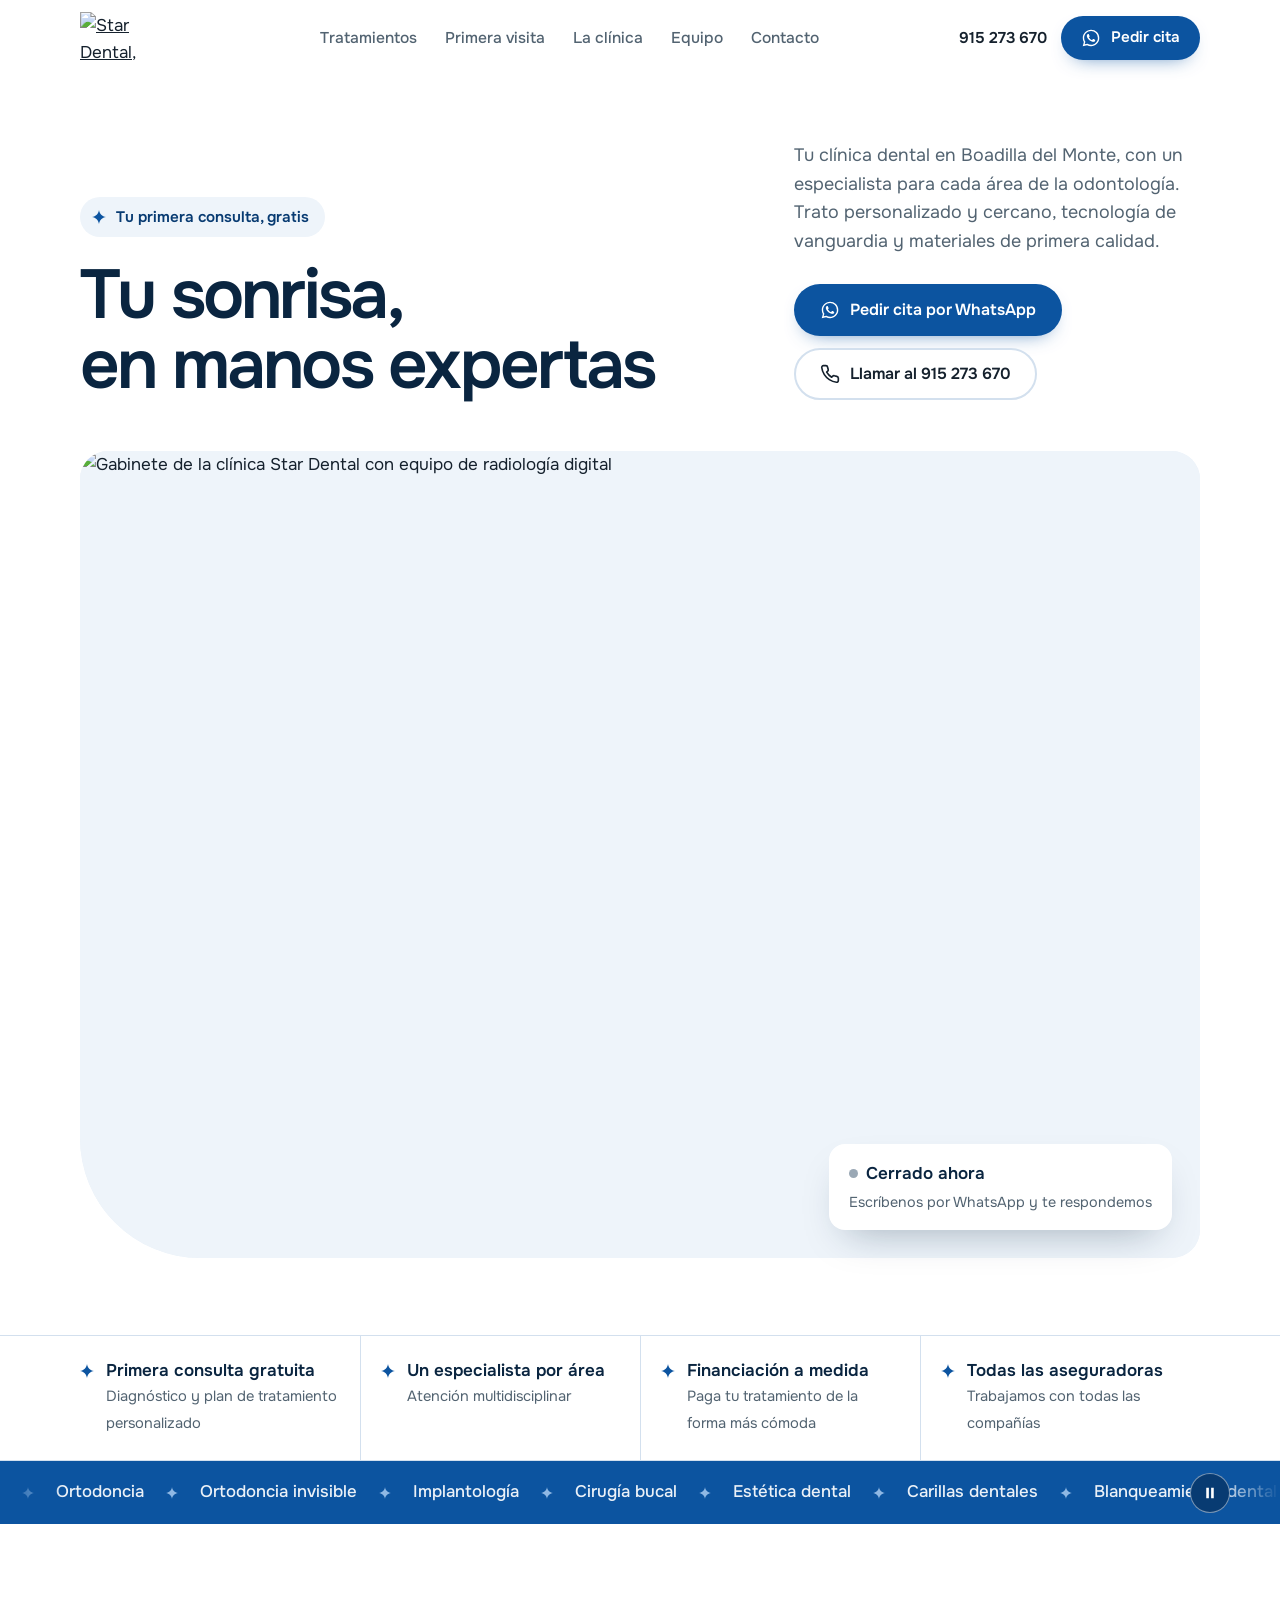
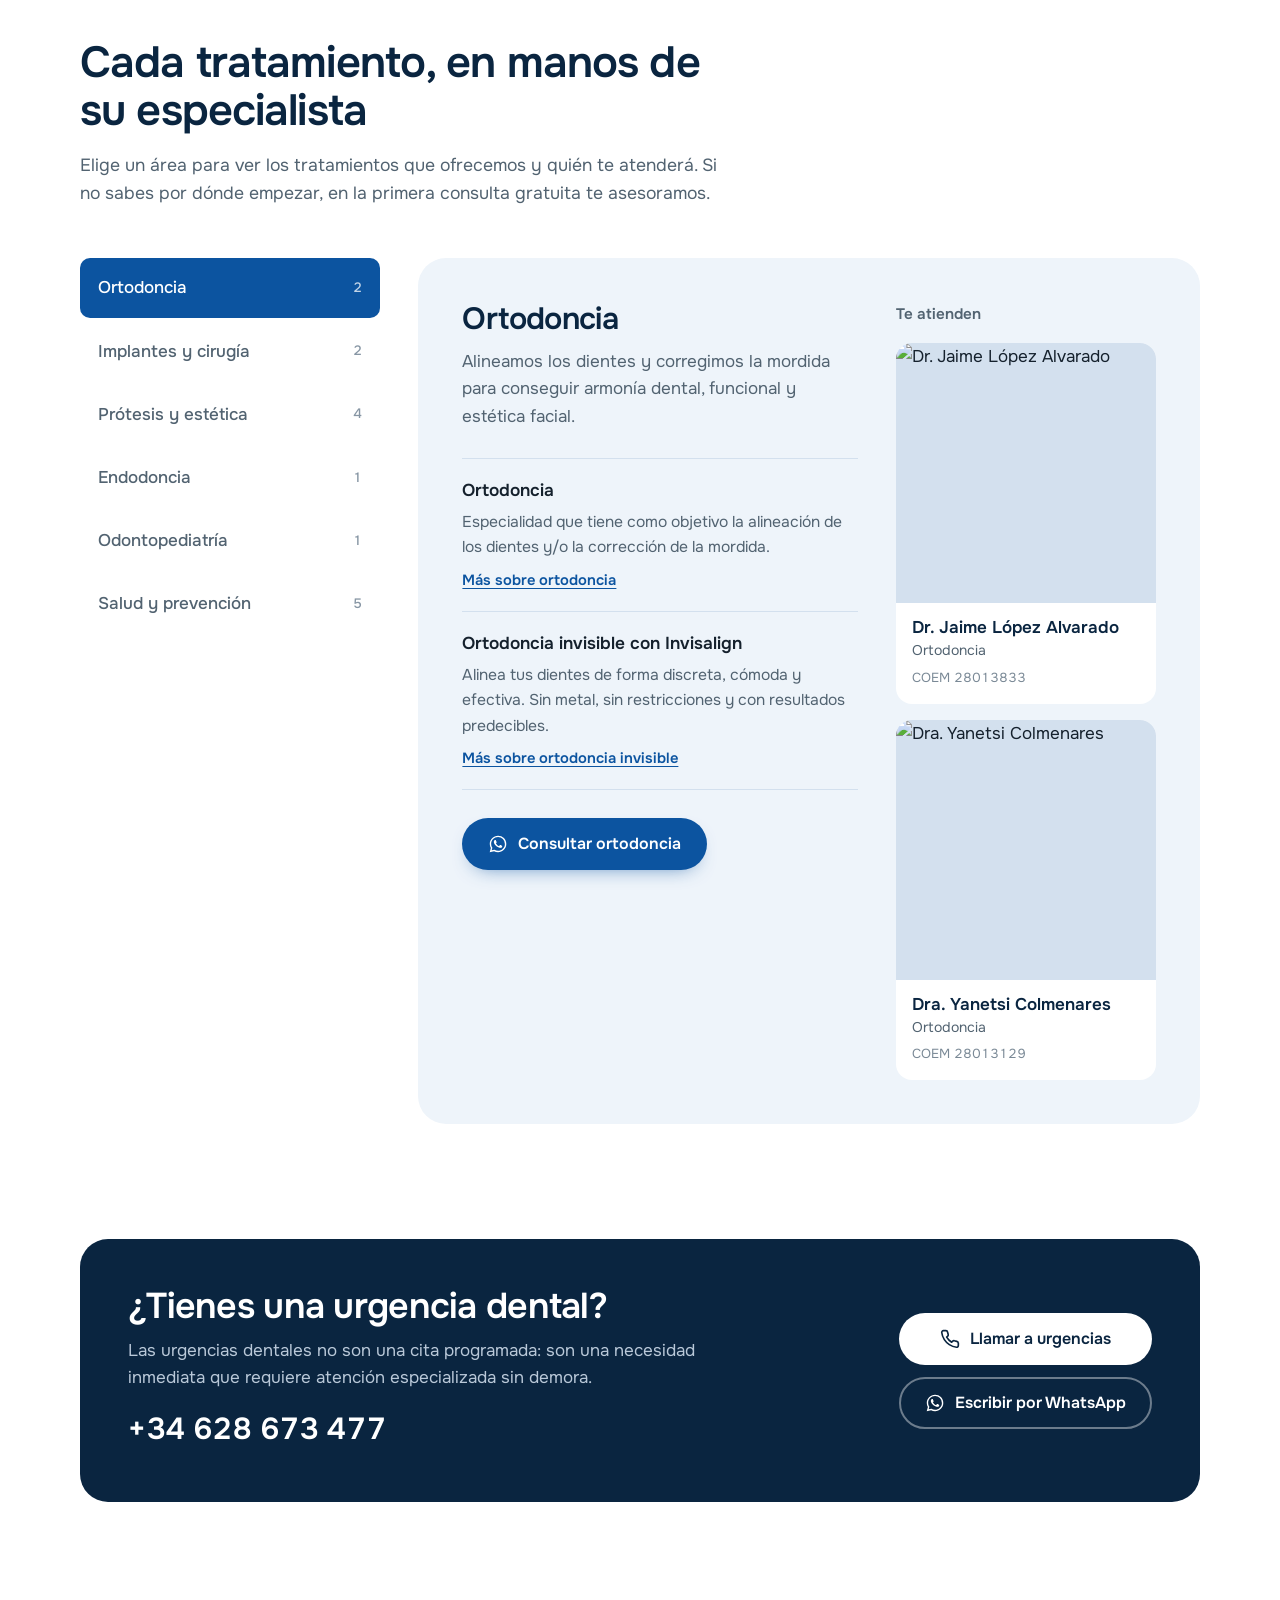
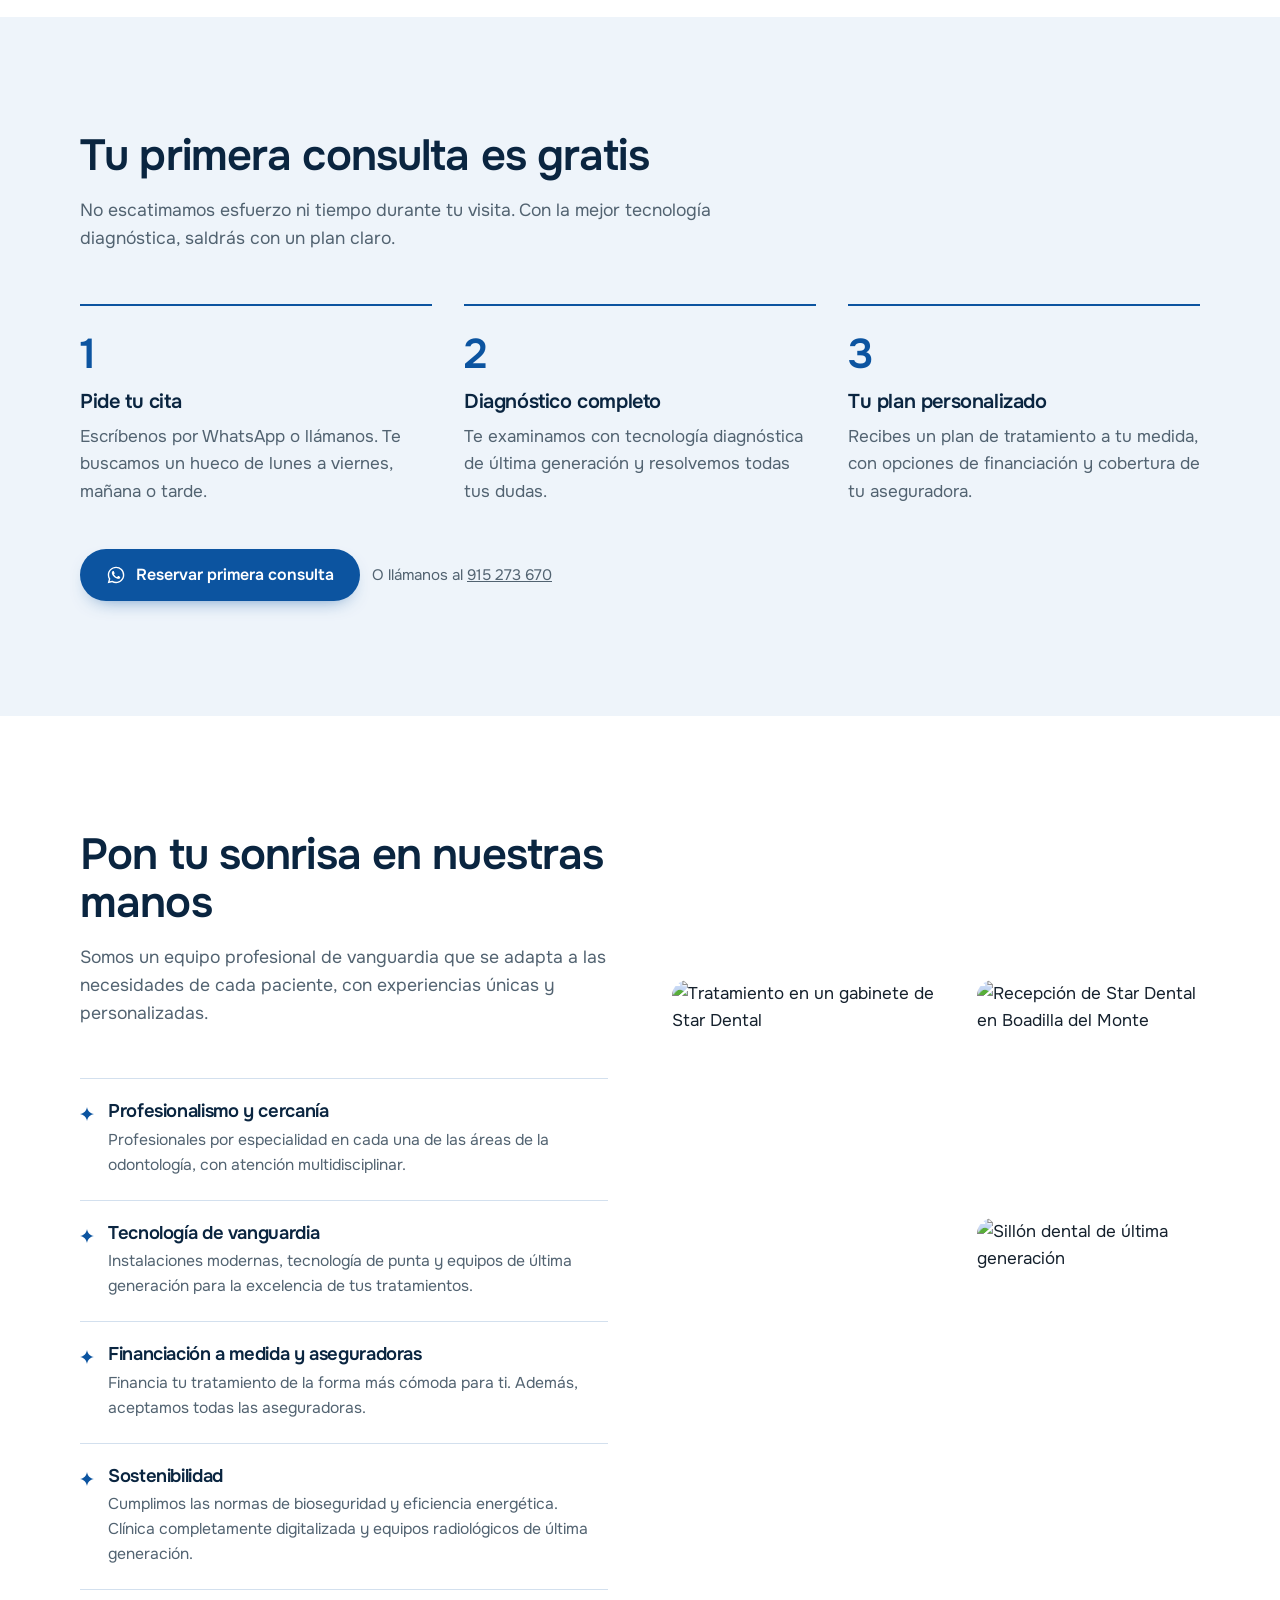
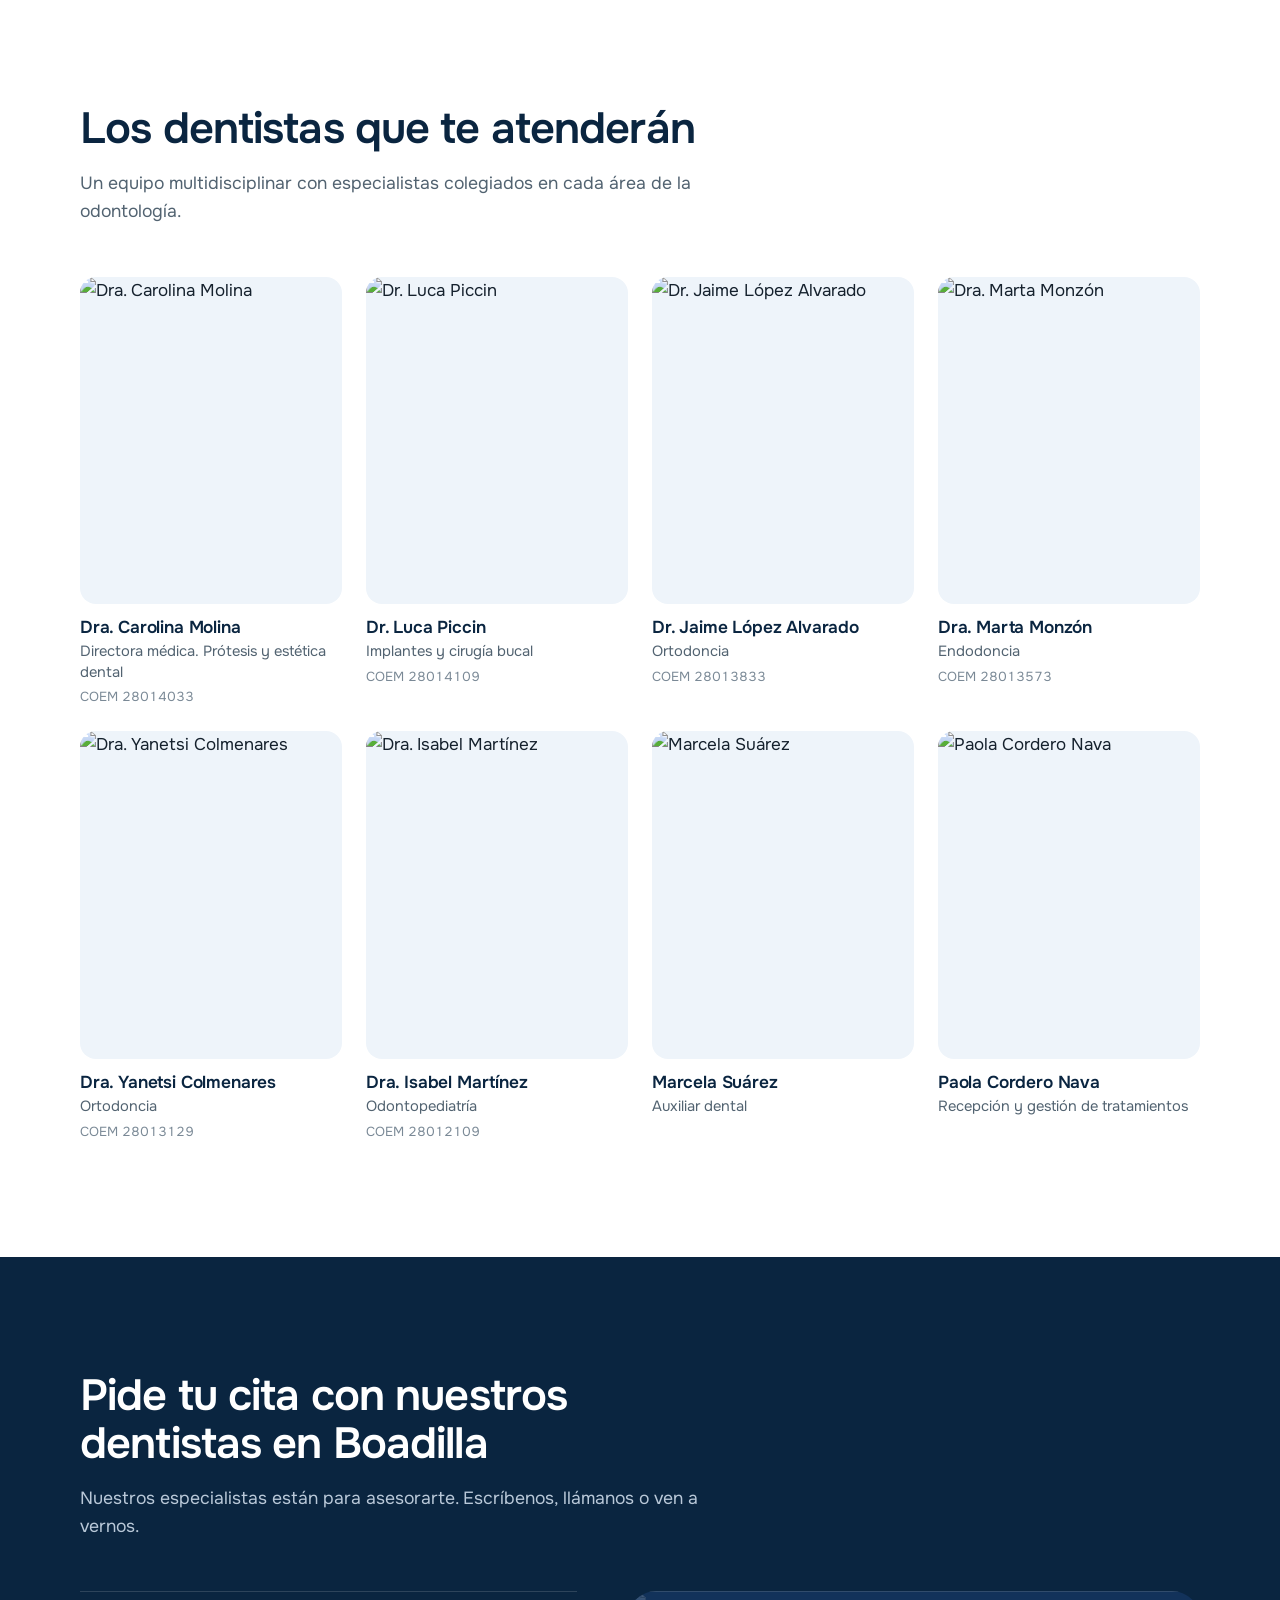
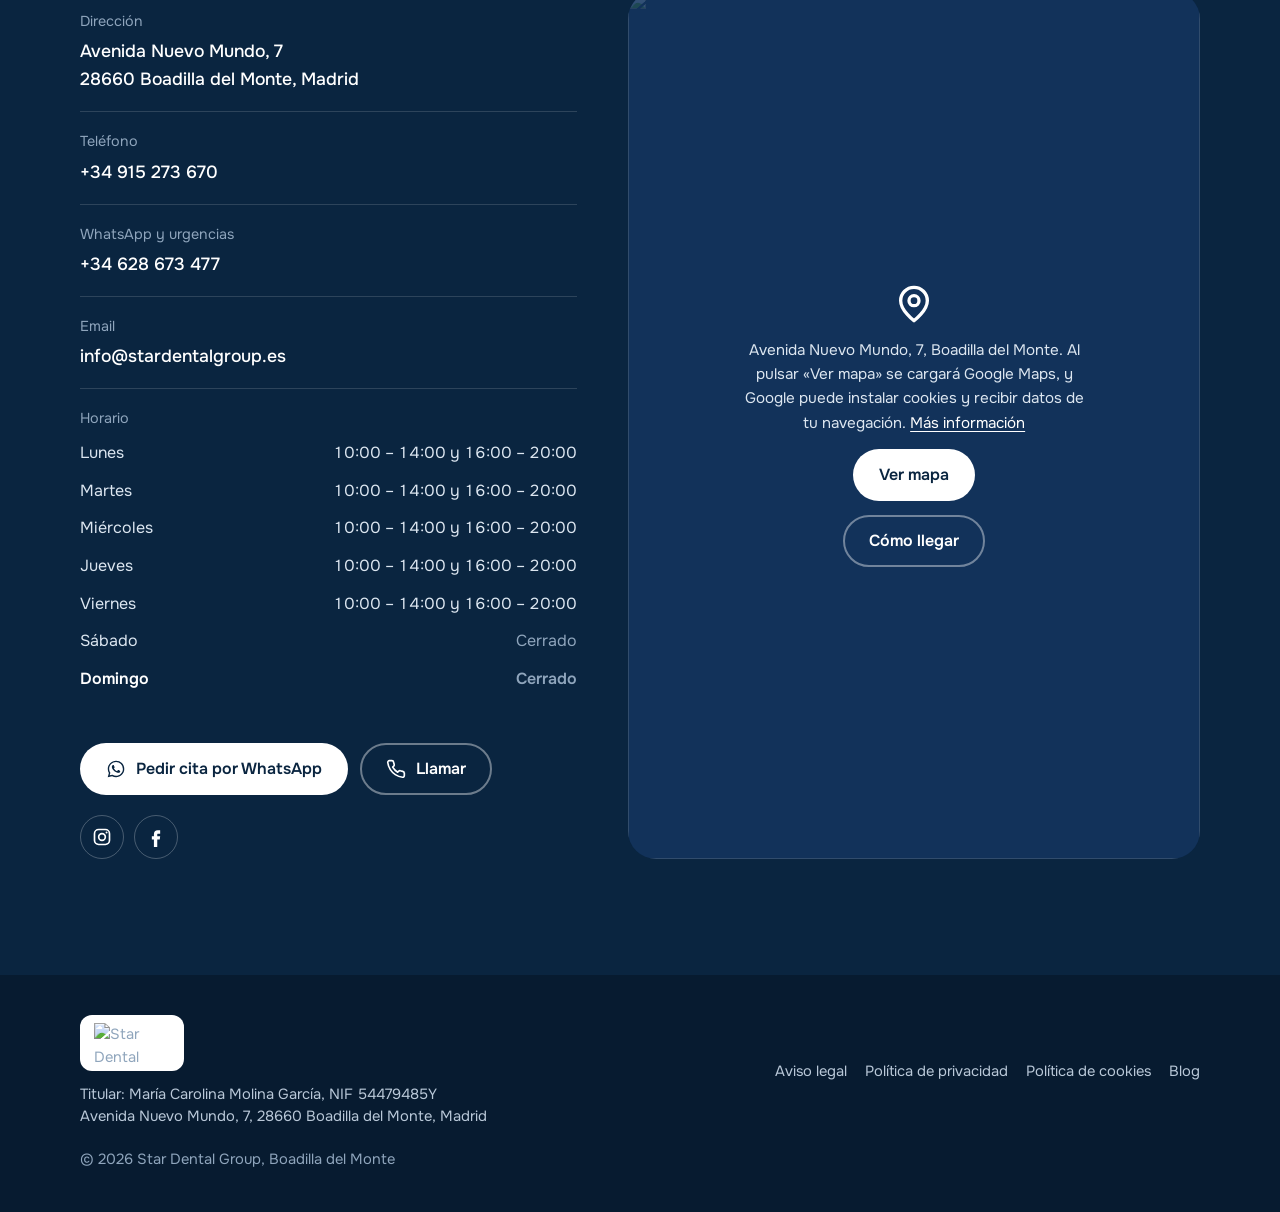
==== index.html @ 140a2af4 "Sitio web Star Dental Boadilla: página principal y páginas legales" ====
<!doctype html>
<html lang="es">
<head>
<meta charset="utf-8">
<meta name="viewport" content="width=device-width, initial-scale=1">
<title>Clínica Dental en Boadilla del Monte | Star Dental</title>
<meta name="description" content="Star Dental, centro de especialidades odontológicas en Boadilla del Monte. Un especialista para cada área: ortodoncia, implantes, estética, endodoncia y odontopediatría. Primera consulta gratuita.">
<link rel="icon" href="https://stardentalgroup.es/wp-content/uploads/2019/10/Dise%C3%B1o-sin-t%C3%ADtulo-27.png">
<script>
  /* Motion only when supported and wanted; without this class everything stays visible */
  (function(d){try{if('IntersectionObserver' in window && !matchMedia('(prefers-reduced-motion: reduce)').matches){d.classList.add('js')}}catch(e){}})(document.documentElement);
</script>
<link rel="preconnect" href="https://fonts.googleapis.com">
<link rel="preconnect" href="https://fonts.gstatic.com" crossorigin>
<link href="https://fonts.googleapis.com/css2?family=Onest:wght@400;500;600;700&display=swap" rel="stylesheet">
<script type="application/ld+json">
{
  "@context": "https://schema.org",
  "@type": "Dentist",
  "name": "Star Dental Group",
  "url": "https://stardentalgroup.es",
  "telephone": "+34915273670",
  "email": "info@stardentalgroup.es",
  "address": {"@type": "PostalAddress","streetAddress": "Avenida Nuevo Mundo, 7","postalCode": "28660","addressLocality": "Boadilla del Monte","addressRegion": "Madrid","addressCountry": "ES"},
  "openingHoursSpecification": [
    {"@type": "OpeningHoursSpecification","dayOfWeek": ["Monday","Tuesday","Wednesday","Thursday","Friday"],"opens": "10:00","closes": "14:00"},
    {"@type": "OpeningHoursSpecification","dayOfWeek": ["Monday","Tuesday","Wednesday","Thursday","Friday"],"opens": "16:00","closes": "20:00"}
  ],
  "sameAs": ["https://www.facebook.com/stardentalgroupboadilla/","https://www.instagram.com/stardentalgroupboadilla/"]
}
</script>
<style>
:root{
  --blue:#0C54A0;
  --blue-deep:#083B72;
  --navy:#0A2540;
  --mist:#EEF4FA;
  --line:#D3E0EE;
  --slate:#526371;
  --ink:#15212D;
  --paper:#FFFFFF;
  --wa:#1C9E50;
  --radius-lg:28px;
  --radius-md:16px;
  --radius-sm:10px;
  --wrap:1200px;
  --gutter:clamp(16px,4vw,40px);
}
*,*::before,*::after{box-sizing:border-box}
html{scroll-behavior:smooth;-webkit-text-size-adjust:100%}
@media (prefers-reduced-motion:reduce){html{scroll-behavior:auto}*{animation:none!important;transition:none!important}}
body{margin:0;background:var(--paper);color:var(--ink);font-family:"Onest",system-ui,sans-serif;font-size:1.0625rem;line-height:1.6;-webkit-font-smoothing:antialiased;overflow-x:hidden}
img{max-width:100%;display:block}
a{color:inherit}
h1,h2,h3{margin:0;line-height:1.1;letter-spacing:-.02em;font-weight:600}
p{margin:0}
:focus-visible{outline:3px solid var(--blue);outline-offset:3px;border-radius:6px}
.wrap{max-width:var(--wrap);margin:0 auto;padding:0 var(--gutter)}
.sr{position:absolute;width:1px;height:1px;overflow:hidden;clip:rect(0 0 0 0);white-space:nowrap}

/* star sparkle from the logo, used sparingly */
.spark{width:14px;height:14px;flex:none;color:var(--blue)}

/* buttons */
.btn{display:inline-flex;align-items:center;justify-content:center;gap:10px;min-height:52px;padding:0 24px;border-radius:999px;font:600 1rem/1 "Onest",sans-serif;text-decoration:none;border:2px solid transparent;cursor:pointer;transition:background .2s,color .2s,border-color .2s}
.btn svg{width:20px;height:20px;flex:none}
.btn-primary{background:var(--blue);color:#fff}
.btn-primary:hover{background:var(--blue-deep)}
.btn-ghost{border-color:var(--line);color:var(--ink);background:#fff}
.btn-ghost:hover{border-color:var(--blue);color:var(--blue)}
.btn-light{background:#fff;color:var(--navy)}
.btn-light:hover{background:var(--mist)}
.btn-outline-light{border-color:rgba(255,255,255,.4);color:#fff}
.btn-outline-light:hover{border-color:#fff}

/* header */
.site-header{position:sticky;top:0;z-index:50;background:rgba(255,255,255,.94);backdrop-filter:saturate(1.4) blur(10px);border-bottom:1px solid transparent;transition:border-color .2s}
.site-header.scrolled{border-bottom-color:var(--line)}
.nav{display:flex;align-items:center;justify-content:space-between;gap:24px;height:76px}
.brand img{height:52px;width:auto}
.nav-links{display:flex;gap:28px;list-style:none;margin:0;padding:0}
.nav-links a{text-decoration:none;font-weight:500;color:var(--slate);font-size:.975rem}
.nav-links a:hover{color:var(--blue)}
.nav-cta{display:flex;align-items:center;gap:14px}
.nav-phone{text-decoration:none;font-weight:600;color:var(--ink);font-size:.975rem;white-space:nowrap}
.nav-cta .btn{min-height:44px;padding:0 18px;font-size:.95rem}
.menu-btn{display:none;background:none;border:0;padding:10px;margin-right:-10px;cursor:pointer;color:var(--ink)}
.menu-btn svg{width:26px;height:26px}
@media (max-width:980px){
  .nav-links,.nav-phone{display:none}
  .menu-btn{display:block}
  .nav-cta .btn{display:none}
  .site-header.open .nav-links{display:flex;position:absolute;top:100%;left:0;right:0;flex-direction:column;gap:0;background:#fff;border-bottom:1px solid var(--line);padding:8px var(--gutter) 20px}
  .site-header.open .nav-links a{display:block;padding:14px 0;font-size:1.1rem;color:var(--ink);border-bottom:1px solid var(--mist)}
}

/* hero */
.hero{padding:clamp(28px,5vw,64px) 0 clamp(40px,6vw,80px)}
.hero-grid{display:grid;grid-template-columns:1.6fr 1fr;column-gap:clamp(28px,5vw,72px);row-gap:clamp(32px,4vw,52px);align-items:end}
.offer{display:inline-flex;align-items:center;gap:10px;background:var(--mist);color:var(--blue-deep);font-weight:600;font-size:.95rem;padding:8px 16px 8px 12px;border-radius:999px;margin-bottom:24px}
.hero h1{font-size:clamp(2.6rem,5.4vw,4.75rem);letter-spacing:-.04em;line-height:1;color:var(--navy);max-width:16ch;text-wrap:balance}
.hero-lead{font-size:clamp(1.05rem,1.4vw,1.2rem);color:var(--slate);max-width:44ch}
.hero-actions{display:flex;flex-wrap:wrap;gap:12px;margin-top:28px}
.hero-media{position:relative;grid-column:1/-1}
.hero-media img{width:100%;aspect-ratio:21/8;object-fit:cover;object-position:center 60%;border-radius:var(--radius-lg) var(--radius-lg) var(--radius-lg) 120px;background:var(--mist)}
.status-card{position:absolute;right:28px;bottom:28px;background:#fff;border-radius:var(--radius-md);padding:16px 20px;box-shadow:0 18px 40px -18px rgba(10,37,64,.35);min-width:240px}
.status-line{display:flex;align-items:center;gap:8px;font-weight:600;color:var(--navy)}
.dot{width:9px;height:9px;border-radius:50%;background:#9AA8B5}
.dot.on{background:#1C9E50;box-shadow:0 0 0 4px rgba(28,158,80,.15)}
.status-card small{display:block;color:var(--slate);font-size:.9rem;margin-top:4px}
@media (max-width:880px){
  .hero-grid{grid-template-columns:1fr;row-gap:24px}
  .hero-media img{aspect-ratio:4/3;object-position:68% 90%;border-radius:var(--radius-lg) var(--radius-lg) var(--radius-lg) 72px}
  .status-card{right:auto;left:12px;bottom:12px;min-width:0;padding:12px 16px}
  .hero h1{max-width:none}
}
@media (max-width:480px){.hero-actions .btn{width:100%}}

/* facts strip */
.facts{border-top:1px solid var(--line);border-bottom:1px solid var(--line)}
.facts ul{list-style:none;margin:0;padding:0;display:grid;grid-template-columns:repeat(4,1fr)}
.facts li{display:flex;gap:12px;align-items:flex-start;padding:24px 20px 24px 0}
.facts li+li{padding-left:20px;border-left:1px solid var(--line)}
.facts strong{display:block;font-weight:600;color:var(--navy);line-height:1.3}
.facts span{font-size:.92rem;color:var(--slate);line-height:1.45}
.facts .spark{margin-top:4px}
@media (max-width:880px){
  .facts ul{grid-template-columns:1fr 1fr}
  .facts li{padding:20px 12px 20px 0}
  .facts li+li{padding-left:0;border-left:0}
  .facts li:nth-child(even){padding-left:16px;border-left:1px solid var(--line)}
  .facts li:nth-child(n+3){border-top:1px solid var(--line)}
}
@media (max-width:420px){
  .facts ul{grid-template-columns:1fr}
  .facts li:nth-child(even){padding-left:0;border-left:0}
  .facts li+li{border-top:1px solid var(--line)}
}

/* sections */
.section{padding:clamp(64px,9vw,120px) 0}
.section-head{max-width:640px;margin-bottom:clamp(32px,4vw,52px)}
.section-head h2{font-size:clamp(1.9rem,3.4vw,2.85rem);color:var(--navy)}
.section-head p{margin-top:16px;color:var(--slate);font-size:1.1rem}

/* treatment directory — the signature element */
.directory{display:grid;grid-template-columns:300px 1fr;gap:clamp(20px,3vw,40px);align-items:start}
.areas{display:flex;flex-direction:column;gap:4px;position:sticky;top:100px}
.area-tab{all:unset;box-sizing:border-box;display:flex;justify-content:space-between;align-items:center;gap:12px;width:100%;padding:16px 18px;border-radius:var(--radius-sm);cursor:pointer;font-weight:500;color:var(--slate);transition:background .2s,color .2s}
.area-tab .count{font-size:.85rem;color:#8796A4;font-variant-numeric:tabular-nums}
.area-tab:hover{background:var(--mist);color:var(--ink)}
.area-tab[aria-selected="true"]{background:var(--blue);color:#fff}
.area-tab[aria-selected="true"] .count{color:rgba(255,255,255,.75)}
.area-tab:focus-visible{outline:3px solid var(--blue);outline-offset:2px}
.panel{background:var(--mist);border-radius:var(--radius-lg);padding:clamp(24px,3.5vw,44px);display:grid;grid-template-columns:1fr 260px;gap:clamp(24px,3vw,44px)}
.panel[hidden]{display:none}
.panel.enter{animation:panelIn .35s ease both}
@keyframes panelIn{from{opacity:0;transform:translateY(8px)}to{opacity:1;transform:none}}
.panel h3{font-size:clamp(1.5rem,2.4vw,2rem);color:var(--navy)}
.panel-intro{margin-top:12px;color:var(--slate);max-width:52ch}
.treatments{list-style:none;margin:28px 0 0;padding:0;display:grid;gap:0}
.treatments li{padding:18px 0;border-top:1px solid var(--line)}
.treatments li:last-child{border-bottom:1px solid var(--line)}
.treatments h4{margin:0;font-size:1.08rem;font-weight:600;color:var(--ink);display:flex;align-items:center;gap:10px}
.treatments p{margin-top:6px;color:var(--slate);font-size:.98rem;max-width:60ch}
.treatments a{display:inline-block;margin-top:8px;font-size:.92rem;font-weight:600;color:var(--blue);text-underline-offset:3px}
.panel-cta{margin-top:28px}
.specialists{display:flex;flex-direction:column;gap:16px}
.specialists-title{font-size:.95rem;font-weight:600;color:var(--slate)}
.doc{background:#fff;border-radius:var(--radius-md);overflow:hidden}
.doc img{width:100%;aspect-ratio:1/1;object-fit:cover;object-position:center 20%;background:var(--line)}
.doc div{padding:14px 16px 16px}
.doc strong{display:block;color:var(--navy);font-weight:600;line-height:1.3}
.doc span{display:block;font-size:.88rem;color:var(--slate);line-height:1.4;margin-top:2px}
.doc em{display:block;font-style:normal;font-size:.82rem;color:#7A8996;margin-top:6px;font-variant-numeric:tabular-nums}
.general-note{background:#fff;border-radius:var(--radius-md);padding:20px}
.general-note p{color:var(--slate);font-size:.95rem}
.general-note strong{color:var(--navy)}
@media (max-width:980px){
  .directory{grid-template-columns:1fr}
  .areas{position:static;flex-direction:row;overflow-x:auto;gap:8px;margin:0 calc(var(--gutter) * -1);padding:0 var(--gutter) 6px;scrollbar-width:none}
  .areas::-webkit-scrollbar{display:none}
  .area-tab{width:auto;flex:none;padding:12px 16px;border:1px solid var(--line);border-radius:999px;white-space:nowrap}
  .area-tab[aria-selected="true"]{border-color:var(--blue)}
  .panel{grid-template-columns:1fr}
  .specialists{flex-direction:row;flex-wrap:wrap}
  .doc{flex:1 1 220px;display:flex;align-items:center}
  .doc img{width:96px;flex:none;aspect-ratio:1/1}
  .specialists-title{flex-basis:100%}
}

/* emergency band */
.urgent{background:var(--navy);color:#fff;border-radius:var(--radius-lg);padding:clamp(28px,4vw,48px);display:grid;grid-template-columns:1fr auto;gap:28px;align-items:center}
.urgent h2{font-size:clamp(1.6rem,2.8vw,2.3rem)}
.urgent p{margin-top:10px;color:#B9C8D8;max-width:52ch}
.urgent-num{display:block;margin-top:14px;font-size:clamp(1.4rem,2.4vw,1.9rem);font-weight:600;letter-spacing:-.01em;text-decoration:none;color:#fff;font-variant-numeric:tabular-nums}
.urgent-actions{display:flex;flex-direction:column;gap:12px}
@media (max-width:760px){.urgent{grid-template-columns:1fr}.urgent-actions .btn{width:100%}}

/* first visit steps */
.visit{background:var(--mist)}
.steps{list-style:none;margin:0;padding:0;display:grid;grid-template-columns:repeat(3,1fr);gap:clamp(16px,2.5vw,32px);counter-reset:s}
.steps li{counter-increment:s;padding-top:28px;border-top:2px solid var(--blue)}
.steps li::before{content:counter(s);display:block;font-size:2.6rem;font-weight:600;color:var(--blue);line-height:1;letter-spacing:-.03em;margin-bottom:16px}
.steps h3{font-size:1.25rem;color:var(--navy)}
.steps p{margin-top:10px;color:var(--slate)}
.visit-cta{margin-top:44px;display:flex;flex-wrap:wrap;gap:12px;align-items:center}
.visit-cta small{color:var(--slate);font-size:.95rem}
@media (max-width:760px){.steps{grid-template-columns:1fr}}

/* clinic / why */
.clinic-grid{display:grid;grid-template-columns:1fr 1fr;gap:clamp(32px,5vw,72px);align-items:center}
.photo-stack{display:grid;grid-template-columns:1.3fr 1fr;grid-template-rows:auto auto;gap:14px}
.photo-stack img{width:100%;height:100%;object-fit:cover;border-radius:var(--radius-md)}
.photo-stack .p1{grid-row:span 2;aspect-ratio:3/4;border-radius:var(--radius-md) var(--radius-md) var(--radius-md) 80px}
.photo-stack .p2,.photo-stack .p3{aspect-ratio:1/1}
.reasons{list-style:none;margin:0;padding:0}
.reasons li{display:grid;grid-template-columns:auto 1fr;gap:14px;padding:22px 0;border-top:1px solid var(--line)}
.reasons li:last-child{border-bottom:1px solid var(--line)}
.reasons .spark{margin-top:6px}
.reasons h3{font-size:1.15rem;color:var(--navy)}
.reasons p{margin-top:6px;color:var(--slate);font-size:.98rem}
@media (max-width:880px){.clinic-grid{grid-template-columns:1fr}.photo-stack{order:2}}

/* team */
.team-grid{display:grid;grid-template-columns:repeat(4,1fr);gap:clamp(14px,2vw,24px)}
.member img{width:100%;aspect-ratio:4/5;object-fit:cover;object-position:center 15%;border-radius:var(--radius-md);background:var(--mist)}
.member h3{margin-top:14px;font-size:1.08rem;color:var(--navy);letter-spacing:-.01em}
.member p{font-size:.92rem;color:var(--slate);line-height:1.4;margin-top:4px}
.member small{display:block;margin-top:4px;font-size:.82rem;color:#7A8996;font-variant-numeric:tabular-nums}
@media (max-width:880px){.team-grid{grid-template-columns:repeat(2,1fr)}}

/* contact */
.contact{background:var(--navy);color:#fff}
.contact .section-head h2{color:#fff}
.contact .section-head p{color:#B9C8D8}
.contact-grid{display:grid;grid-template-columns:1fr 1.15fr;gap:clamp(28px,4vw,56px)}
.contact-list{list-style:none;margin:0;padding:0}
.contact-list li{padding:18px 0;border-top:1px solid rgba(255,255,255,.14)}
.contact-list .label{display:block;font-size:.9rem;color:#8FA5BC;margin-bottom:4px}
.contact-list a,.contact-list address{font-style:normal;font-size:1.1rem;font-weight:500;color:#fff;text-decoration:none}
.contact-list a:hover{text-decoration:underline;text-underline-offset:3px}
.hours{width:100%;border-collapse:collapse;font-variant-numeric:tabular-nums}
.hours td{padding:6px 0;color:#DCE6F0;font-size:1rem}
.hours td:last-child{text-align:right}
.hours tr.today td{color:#fff;font-weight:600}
.hours tr.closed td:last-child{color:#8FA5BC}
.contact-actions{display:flex;flex-wrap:wrap;gap:12px;margin-top:28px}
.socials{display:flex;gap:10px;margin-top:20px}
.socials a{width:44px;height:44px;border-radius:50%;border:1px solid rgba(255,255,255,.25);display:grid;place-items:center;color:#fff}
.socials a:hover{border-color:#fff}
.socials svg{width:20px;height:20px}
.map{position:relative;border-radius:var(--radius-lg);overflow:hidden;min-height:420px;background:#12325A}
.map img{position:absolute;inset:0;width:100%;height:100%;object-fit:cover;opacity:.18}
.map iframe{position:absolute;inset:0;width:100%;height:100%;border:0}
.map-load{position:absolute;inset:0;display:flex;flex-direction:column;align-items:center;justify-content:center;gap:14px;text-align:center;padding:24px}
.map-load p{color:#DCE6F0;font-size:.95rem;max-width:34ch}
@media (max-width:880px){.contact-grid{grid-template-columns:1fr}.map{min-height:320px}}

/* footer */
.site-footer{background:#071B30;color:#8FA5BC;padding:40px 0 calc(40px + env(safe-area-inset-bottom));font-size:.92rem}
.footer-row{display:flex;flex-wrap:wrap;justify-content:space-between;gap:20px;align-items:center}
.footer-logo{background:#fff;border-radius:12px;padding:8px 14px;display:inline-block}
.footer-logo img{height:40px;width:auto}
.legal{display:flex;flex-wrap:wrap;gap:18px}
.legal a{color:#B9C8D8;text-decoration:none}
.legal a:hover{color:#fff;text-decoration:underline}
.owner{margin:12px 0 0;color:#B9C8D8;line-height:1.55}
.map-load p a{color:#fff;text-underline-offset:3px}

/* floating WhatsApp (desktop) + bottom bar (mobile) */
.wa-float{position:fixed;right:24px;bottom:24px;z-index:60;width:60px;height:60px;border-radius:50%;background:var(--wa);color:#fff;display:grid;place-items:center;box-shadow:0 12px 28px -10px rgba(0,0,0,.45);transition:transform .2s}
.wa-float:hover{transform:scale(1.06)}
.wa-float svg{width:30px;height:30px}
.mobile-bar{display:none}
@media (max-width:760px){
  .wa-float{display:none}
  .mobile-bar{display:grid;grid-template-columns:1fr 1.4fr;gap:8px;position:fixed;left:0;right:0;bottom:0;z-index:60;padding:10px 12px calc(10px + env(safe-area-inset-bottom));background:rgba(255,255,255,.97);border-top:1px solid var(--line)}
  .mobile-bar .btn{min-height:48px;padding:0 12px;font-size:.95rem}
  .mobile-bar .btn-wa{background:var(--wa);color:#fff}
  .site-footer{padding-bottom:calc(110px + env(safe-area-inset-bottom))}
}

/* =====================================================================
   Motion layer. Budget: "Vivo" tuned calm for a health brand
   (600–900 ms, 16–24 px). One orchestrated moment in the hero;
   everything else answers scrolling or the visitor's actions.
   ===================================================================== */
:root{--ease:cubic-bezier(.2,.7,.2,1);--m-dist:24px}
@media (max-width:640px){:root{--m-dist:16px}}

/* header compacts on scroll; nav underline grows */
.nav{transition:height .35s var(--ease)}
.brand img{transition:height .35s var(--ease)}
.site-header.scrolled{box-shadow:0 10px 30px -24px rgba(10,37,64,.55)}
.site-header.scrolled .nav{height:64px}
.site-header.scrolled .brand img{height:44px}
.nav-links a{position:relative}
.nav-links a::after{content:"";position:absolute;left:0;right:0;bottom:-6px;height:2px;border-radius:2px;background:var(--blue);transform:scaleX(0);transform-origin:left;transition:transform .3s var(--ease)}
.nav-links a:hover::after,.nav-links a:focus-visible::after,.nav-links a.active::after{transform:scaleX(1)}
.nav-links a.active{color:var(--blue)}
@media (max-width:980px){.nav-links a::after{display:none}}

/* hero: the one orchestrated moment */
.hero h1 .ln{display:block;overflow:hidden;padding-bottom:.08em;margin-bottom:-.08em}
.hero h1 .ln > span{display:block}
.hero-photo{position:relative;overflow:hidden;border-radius:var(--radius-lg) var(--radius-lg) var(--radius-lg) 120px;background:var(--mist)}
.hero-media img{border-radius:0;transform-origin:65% 70%}
@media (max-width:880px){.hero-photo{border-radius:var(--radius-lg) var(--radius-lg) var(--radius-lg) 72px}}
.js .hero .offer{animation:fadeup .7s var(--ease) .05s both}
.js .hero h1 .ln > span{animation:rise .9s var(--ease) both}
.js .hero h1 .ln:nth-child(2) > span{animation-delay:.12s}
.js .hero-copy{animation:fadeup .8s var(--ease) .4s both}
.js .hero-photo{animation:unveil 1.2s var(--ease) .3s both}
.js .hero-media img{animation:settle 2.2s var(--ease) .3s both, kenburns 22s ease-in-out 2.5s infinite alternate}
.js .status-card{animation:pop .7s var(--ease) 1.2s both}
.status-card .dot.on{animation:live 2.4s ease-out infinite}
@keyframes rise{from{transform:translateY(105%)}to{transform:none}}
@keyframes fadeup{from{opacity:0;transform:translateY(16px)}to{opacity:1;transform:none}}
@keyframes unveil{from{clip-path:inset(18% 0 0 0 round 28px)}to{clip-path:inset(0 0 0 0 round 0)}}
@keyframes settle{from{transform:scale(1.12)}to{transform:scale(1)}}
@keyframes kenburns{from{transform:scale(1)}to{transform:scale(1.06) translateY(-1.5%)}}
@keyframes pop{from{opacity:0;transform:translateY(14px) scale(.96)}to{opacity:1;transform:none}}
@keyframes live{0%{box-shadow:0 0 0 0 rgba(28,158,80,.45)}70%,100%{box-shadow:0 0 0 9px rgba(28,158,80,0)}}

/* treatment marquee band (real treatment names) */
.band{background:var(--blue);color:#fff;overflow:clip;isolation:isolate}
.marquee{overflow:hidden;-webkit-mask-image:linear-gradient(90deg,transparent,#000 5%,#000 95%,transparent);mask-image:linear-gradient(90deg,transparent,#000 5%,#000 95%,transparent)}
.marquee-track{display:flex;width:max-content;animation:marquee 48s linear infinite}
.marquee:hover .marquee-track,.marquee.off .marquee-track{animation-play-state:paused}
.marquee-track a{display:flex;align-items:center;gap:22px;padding:18px 0 18px 22px;color:#fff;text-decoration:none;font-weight:500;font-size:1.05rem;white-space:nowrap;opacity:.92;transition:opacity .2s}
.marquee-track a:hover{opacity:1;text-decoration:underline;text-underline-offset:4px}
.marquee-track .spark{color:#9CC2EA;width:12px;height:12px}
@keyframes marquee{from{transform:translateX(0)}to{transform:translateX(-50%)}}

/* pause control for continuous motion (WCAG 2.2.2) */
.band{position:relative}
.motion-toggle{position:absolute;right:max(10px,calc((100vw - 1200px)/2 + 10px));top:50%;transform:translateY(-50%);z-index:2;width:40px;height:40px;border-radius:50%;border:1px solid rgba(255,255,255,.45);background:var(--blue-deep);color:#fff;display:grid;place-items:center;cursor:pointer;transition:background .2s,border-color .2s}
.motion-toggle:hover{border-color:#fff;background:var(--navy)}
.motion-toggle:focus-visible{outline:3px solid #fff;outline-offset:2px}
.motion-toggle svg{width:18px;height:18px}
.motion-toggle .i-play,.motion-toggle[aria-pressed="true"] .i-pause{display:none}
.motion-toggle[aria-pressed="true"] .i-play{display:block}
.motion-paused .marquee-track,.motion-paused .hero-media img,.motion-paused .urgent-actions .btn-light svg,.motion-paused .wa-float::before,.motion-paused .status-card .dot.on{animation-play-state:paused!important}
@media (prefers-reduced-motion:reduce){.motion-toggle{display:none}}

/* scroll reveal (hidden only once JS marked <html class="js">) */
.js .rv{opacity:0;transform:translateY(var(--m-dist));transition:opacity .8s var(--ease),transform .8s var(--ease);transition-delay:var(--d,0s)}
.js .rv.rv-scale{transform:scale(.965)}
.js .rv.in{opacity:1;transform:none}

/* treatment directory: rows cascade in when an area opens */
.panel.enter .treatments li,.panel.enter .doc,.panel.enter .general-note{animation:fadeup .5s var(--ease) both}
.panel.enter .treatments li:nth-child(2){animation-delay:.05s}
.panel.enter .treatments li:nth-child(3){animation-delay:.1s}
.panel.enter .treatments li:nth-child(4){animation-delay:.15s}
.panel.enter .treatments li:nth-child(5){animation-delay:.2s}
.panel.enter .doc{animation-delay:.12s}
.panel.enter .doc + .doc{animation-delay:.2s}
.doc img{transition:transform .8s var(--ease)}
.doc:hover img{transform:scale(1.05)}
.doc{overflow:hidden}
.area-tab .count{transition:transform .3s var(--ease)}
.area-tab:hover .count{transform:translateX(-3px)}

/* steps: blue rule draws in, in order */
.steps li{position:relative;border-top-color:var(--line)}
.steps li::after{content:"";position:absolute;left:0;right:0;top:-2px;height:2px;background:var(--blue);transform:scaleX(1);transform-origin:left}
.js .steps li.rv::after{transform:scaleX(0);transition:transform 1s var(--ease) calc(var(--d,0s) + .25s)}
.js .steps li.rv.in::after{transform:scaleX(1)}

/* photos and portraits: slow zoom on hover */
.photo-stack img,.member img{transition:transform .8s var(--ease)}
.photo-stack > *{overflow:hidden}
.zoom{overflow:hidden;border-radius:var(--radius-md)}
.zoom:hover img,.member:hover img{transform:scale(1.05)}
.member .zoom{border-radius:var(--radius-md)}
.member .zoom img{border-radius:0}

/* urgent band: phone icon rings softly */
.urgent-actions .btn-light svg{animation:ring 4s var(--ease) 1.5s infinite;transform-origin:50% 50%}
@keyframes ring{0%,86%,100%{transform:rotate(0)}88%{transform:rotate(-14deg)}90%{transform:rotate(12deg)}92%{transform:rotate(-10deg)}94%{transform:rotate(6deg)}}

/* buttons: lift + a light sweep */
.btn{position:relative;overflow:hidden;transition:background .2s,color .2s,border-color .2s,transform .25s var(--ease),box-shadow .25s var(--ease)}
.btn-primary,.mobile-bar .btn-wa{box-shadow:0 8px 20px -12px rgba(12,84,160,.8)}
.btn-primary:hover,.btn-light:hover{transform:translateY(-2px);box-shadow:0 14px 28px -12px rgba(12,84,160,.75)}
.btn-primary::after,.btn-light::after,.btn-wa::after{content:"";position:absolute;inset:0;background:linear-gradient(100deg,transparent 30%,rgba(255,255,255,.35) 50%,transparent 70%);transform:translateX(-120%);transition:transform .7s var(--ease);pointer-events:none}
.btn-light::after{background:linear-gradient(100deg,transparent 30%,rgba(12,84,160,.12) 50%,transparent 70%)}
.btn-primary:hover::after,.btn-light:hover::after,.btn-wa:hover::after{transform:translateX(120%)}
.btn:active{transform:translateY(0) scale(.98)}

/* WhatsApp float: pulse ring, appears after the hero */
.wa-float::before{content:"";position:absolute;inset:0;border-radius:50%;border:2px solid var(--wa);animation:pulse 2.4s ease-out infinite}
@keyframes pulse{from{transform:scale(1);opacity:.8}to{transform:scale(1.6);opacity:0}}
.js .wa-float{opacity:0;transform:translateY(16px) scale(.9);pointer-events:none;transition:opacity .4s var(--ease),transform .4s var(--ease)}
.js .wa-float.show{opacity:1;transform:none;pointer-events:auto}
.js .wa-float.show:hover{transform:scale(1.06)}

/* scroll progress hairline under the header */
.progress{position:absolute;left:0;bottom:-1px;height:2px;width:100%;background:var(--blue);transform:scaleX(var(--sp,0));transform-origin:left;pointer-events:none}

/* reduced motion: everything static and visible */
@media (prefers-reduced-motion:reduce){
  .js .rv{opacity:1;transform:none}
  .js .wa-float{opacity:1;transform:none;pointer-events:auto}
  .marquee-track{animation:none}
  .progress{display:none}
}
</style>
</head>
<body>

<svg width="0" height="0" style="position:absolute" aria-hidden="true">
  <symbol id="i-spark" viewBox="0 0 24 24"><path fill="currentColor" d="M12 0c.7 6.4 5.6 11.3 12 12-6.4.7-11.3 5.6-12 12-.7-6.4-5.6-11.3-12-12C6.4 11.3 11.3 6.4 12 0z"/></symbol>
  <symbol id="i-wa" viewBox="0 0 24 24"><path fill="currentColor" d="M19.05 4.91A9.82 9.82 0 0 0 12.04 2C6.58 2 2.13 6.45 2.13 11.91c0 1.75.46 3.45 1.32 4.95L2.05 22l5.25-1.38a9.9 9.9 0 0 0 4.74 1.21c5.46 0 9.91-4.45 9.91-9.91 0-2.65-1.03-5.14-2.9-7.01zm-7.01 15.24c-1.48 0-2.93-.4-4.2-1.15l-.3-.18-3.12.82.83-3.04-.2-.31a8.26 8.26 0 0 1-1.26-4.38c0-4.54 3.7-8.24 8.24-8.24 2.2 0 4.27.86 5.82 2.42a8.18 8.18 0 0 1 2.41 5.83c.02 4.54-3.68 8.23-8.22 8.23zm4.52-6.16c-.25-.12-1.47-.72-1.69-.81-.23-.08-.39-.12-.56.12-.17.25-.64.81-.78.97-.14.17-.29.19-.54.06-.25-.12-1.05-.39-1.99-1.23-.74-.66-1.23-1.47-1.38-1.72-.14-.25-.02-.38.11-.51.11-.11.25-.29.37-.43s.17-.25.25-.41c.08-.17.04-.31-.02-.43s-.56-1.34-.76-1.84c-.2-.48-.41-.42-.56-.43h-.48c-.17 0-.43.06-.66.31-.22.25-.86.85-.86 2.07 0 1.22.89 2.4 1.01 2.56.12.17 1.75 2.67 4.23 3.74.59.26 1.05.41 1.41.52.59.19 1.13.16 1.56.1.48-.07 1.47-.6 1.67-1.18.21-.58.21-1.07.14-1.18s-.22-.16-.47-.28z"/></symbol>
  <symbol id="i-phone" viewBox="0 0 24 24"><path fill="none" stroke="currentColor" stroke-width="2" stroke-linecap="round" stroke-linejoin="round" d="M22 16.9v3a2 2 0 0 1-2.2 2 19.8 19.8 0 0 1-8.6-3.1 19.5 19.5 0 0 1-6-6A19.8 19.8 0 0 1 2.1 4.2 2 2 0 0 1 4.1 2h3a2 2 0 0 1 2 1.7c.1.9.4 1.8.7 2.7a2 2 0 0 1-.5 2.1L8 9.8a16 16 0 0 0 6 6l1.3-1.3a2 2 0 0 1 2.1-.4c.9.3 1.8.6 2.7.7a2 2 0 0 1 1.7 2z"/></symbol>
  <symbol id="i-pin" viewBox="0 0 24 24"><path fill="none" stroke="currentColor" stroke-width="2" stroke-linecap="round" stroke-linejoin="round" d="M20 10c0 6-8 12-8 12s-8-6-8-12a8 8 0 0 1 16 0z"/><circle cx="12" cy="10" r="3" fill="none" stroke="currentColor" stroke-width="2"/></symbol>
</svg>

<header class="site-header" id="top">
  <nav class="wrap nav" aria-label="Principal">
    <a class="brand" href="#top" aria-label="Star Dental, inicio">
      <img src="https://stardentalgroup.es/wp-content/uploads/2019/10/Dise%C3%B1o-sin-t%C3%ADtulo-27.png" alt="Star Dental, Centro de Especialidades Odontológicas" width="99" height="52">
    </a>
    <ul class="nav-links" id="nav-links">
      <li><a href="#tratamientos">Tratamientos</a></li>
      <li><a href="#primera-visita">Primera visita</a></li>
      <li><a href="#clinica">La clínica</a></li>
      <li><a href="#equipo">Equipo</a></li>
      <li><a href="#contacto">Contacto</a></li>
    </ul>
    <div class="nav-cta">
      <a class="nav-phone" href="tel:+34915273670">915 273 670</a>
      <a class="btn btn-primary" data-wa href="https://wa.me/34628673477"><svg aria-hidden="true"><use href="#i-wa"/></svg>Pedir cita</a>
      <button class="menu-btn" aria-expanded="false" aria-controls="nav-links" aria-label="Abrir menú">
        <svg viewBox="0 0 24 24" aria-hidden="true"><path fill="none" stroke="currentColor" stroke-width="2" stroke-linecap="round" d="M4 7h16M4 12h16M4 17h16"/></svg>
      </button>
    </div>
  </nav>
  <span class="progress" aria-hidden="true"></span>
</header>

<main>

<section class="hero">
  <div class="wrap hero-grid">
    <div class="hero-title">
      <p class="offer"><svg class="spark" aria-hidden="true"><use href="#i-spark"/></svg>Tu primera consulta, gratis</p>
      <h1><span class="ln"><span>Tu sonrisa,</span></span> <span class="ln"><span>en manos expertas</span></span></h1>
    </div>
    <div class="hero-copy">
      <p class="hero-lead">Tu clínica dental en Boadilla del Monte, con un especialista para cada área de la odontología. Trato personalizado y cercano, tecnología de vanguardia y materiales de primera calidad.</p>
      <div class="hero-actions">
        <a class="btn btn-primary" data-wa href="https://wa.me/34628673477"><svg aria-hidden="true"><use href="#i-wa"/></svg>Pedir cita por WhatsApp</a>
        <a class="btn btn-ghost" href="tel:+34915273670"><svg aria-hidden="true"><use href="#i-phone"/></svg>Llamar al 915 273 670</a>
      </div>
    </div>
    <div class="hero-media">
      <div class="hero-photo"><img src="https://i0.wp.com/stardentalgroup.es/wp-content/uploads/2019/11/Dise%C3%B1o-sin-t%C3%ADtulo-2019-11-27T201846.929.jpg?w=1920&ssl=1" alt="Gabinete de la clínica Star Dental con equipo de radiología digital" width="1920" height="807" fetchpriority="high"></div>
      <div class="status-card" aria-live="polite">
        <span class="status-line"><span class="dot" id="status-dot"></span><span id="status-text">Lunes a viernes</span></span>
        <small id="status-sub">10:00 – 14:00 y 16:00 – 20:00</small>
      </div>
    </div>
  </div>
</section>

<section class="facts" aria-label="Por qué Star Dental">
  <div class="wrap">
    <ul data-stagger>
      <li><svg class="spark" aria-hidden="true"><use href="#i-spark"/></svg><div><strong>Primera consulta gratuita</strong><span>Diagnóstico y plan de tratamiento personalizado</span></div></li>
      <li><svg class="spark" aria-hidden="true"><use href="#i-spark"/></svg><div><strong>Un especialista por área</strong><span>Atención multidisciplinar</span></div></li>
      <li><svg class="spark" aria-hidden="true"><use href="#i-spark"/></svg><div><strong>Financiación a medida</strong><span>Paga tu tratamiento de la forma más cómoda</span></div></li>
      <li><svg class="spark" aria-hidden="true"><use href="#i-spark"/></svg><div><strong>Todas las aseguradoras</strong><span>Trabajamos con todas las compañías</span></div></li>
    </ul>
  </div>
</section>

<section class="band" aria-label="Tratamientos que ofrecemos">
  <button class="motion-toggle" type="button" aria-pressed="false" id="motion-toggle">
    <svg viewBox="0 0 24 24" aria-hidden="true" class="i-pause"><path fill="currentColor" d="M7 5h3.5v14H7zM13.5 5H17v14h-3.5z"/></svg>
    <svg viewBox="0 0 24 24" aria-hidden="true" class="i-play"><path fill="currentColor" d="M8 5v14l11-7z"/></svg>
    <span class="sr" id="motion-label">Pausar animaciones</span>
  </button>
  <div class="marquee" data-marquee>
    <div class="marquee-track">
      <a href="#tratamientos" data-area="t-orto"><svg class="spark" aria-hidden="true"><use href="#i-spark"/></svg>Ortodoncia</a>
      <a href="#tratamientos" data-area="t-orto"><svg class="spark" aria-hidden="true"><use href="#i-spark"/></svg>Ortodoncia invisible</a>
      <a href="#tratamientos" data-area="t-impl"><svg class="spark" aria-hidden="true"><use href="#i-spark"/></svg>Implantología</a>
      <a href="#tratamientos" data-area="t-impl"><svg class="spark" aria-hidden="true"><use href="#i-spark"/></svg>Cirugía bucal</a>
      <a href="#tratamientos" data-area="t-est"><svg class="spark" aria-hidden="true"><use href="#i-spark"/></svg>Estética dental</a>
      <a href="#tratamientos" data-area="t-est"><svg class="spark" aria-hidden="true"><use href="#i-spark"/></svg>Carillas dentales</a>
      <a href="#tratamientos" data-area="t-est"><svg class="spark" aria-hidden="true"><use href="#i-spark"/></svg>Blanqueamiento dental</a>
      <a href="#tratamientos" data-area="t-est"><svg class="spark" aria-hidden="true"><use href="#i-spark"/></svg>Prótesis</a>
      <a href="#tratamientos" data-area="t-endo"><svg class="spark" aria-hidden="true"><use href="#i-spark"/></svg>Endodoncia</a>
      <a href="#tratamientos" data-area="t-ped"><svg class="spark" aria-hidden="true"><use href="#i-spark"/></svg>Odontopediatría</a>
      <a href="#tratamientos" data-area="t-gen"><svg class="spark" aria-hidden="true"><use href="#i-spark"/></svg>Limpieza dental</a>
      <a href="#tratamientos" data-area="t-gen"><svg class="spark" aria-hidden="true"><use href="#i-spark"/></svg>Periodoncia</a>
      <a href="#tratamientos" data-area="t-gen"><svg class="spark" aria-hidden="true"><use href="#i-spark"/></svg>Odontología conservadora</a>
      <a href="#tratamientos" data-area="t-gen"><svg class="spark" aria-hidden="true"><use href="#i-spark"/></svg>Bruxismo</a>
      <a href="#tratamientos" data-area="t-gen"><svg class="spark" aria-hidden="true"><use href="#i-spark"/></svg>Radiología dental</a>
      <a href="#contacto"><svg class="spark" aria-hidden="true"><use href="#i-spark"/></svg>Urgencias dentales</a>
    </div>
  </div>
</section>

<section class="section" id="tratamientos">
  <div class="wrap">
    <div class="section-head rv">
      <h2>Cada tratamiento, en manos de su especialista</h2>
      <p>Elige un área para ver los tratamientos que ofrecemos y quién te atenderá. Si no sabes por dónde empezar, en la primera consulta gratuita te asesoramos.</p>
    </div>

    <div class="directory rv" style="--d:.1s">
      <div class="areas" role="tablist" aria-label="Áreas de tratamiento">
        <button class="area-tab" role="tab" id="t-orto" aria-controls="p-orto" aria-selected="true">Ortodoncia<span class="count">2</span></button>
        <button class="area-tab" role="tab" id="t-impl" aria-controls="p-impl" aria-selected="false" tabindex="-1">Implantes y cirugía<span class="count">2</span></button>
        <button class="area-tab" role="tab" id="t-est" aria-controls="p-est" aria-selected="false" tabindex="-1">Prótesis y estética<span class="count">4</span></button>
        <button class="area-tab" role="tab" id="t-endo" aria-controls="p-endo" aria-selected="false" tabindex="-1">Endodoncia<span class="count">1</span></button>
        <button class="area-tab" role="tab" id="t-ped" aria-controls="p-ped" aria-selected="false" tabindex="-1">Odontopediatría<span class="count">1</span></button>
        <button class="area-tab" role="tab" id="t-gen" aria-controls="p-gen" aria-selected="false" tabindex="-1">Salud y prevención<span class="count">5</span></button>
      </div>

      <div>
        <!-- Ortodoncia -->
        <article class="panel" role="tabpanel" id="p-orto" aria-labelledby="t-orto">
          <div>
            <h3>Ortodoncia</h3>
            <p class="panel-intro">Alineamos los dientes y corregimos la mordida para conseguir armonía dental, funcional y estética facial.</p>
            <ul class="treatments">
              <li><h4>Ortodoncia</h4><p>Especialidad que tiene como objetivo la alineación de los dientes y/o la corrección de la mordida.</p><a href="https://stardentalgroup.es/ortodoncia-boadilla/">Más sobre ortodoncia</a></li>
              <li><h4>Ortodoncia invisible con Invisalign</h4><p>Alinea tus dientes de forma discreta, cómoda y efectiva. Sin metal, sin restricciones y con resultados predecibles.</p><a href="https://stardentalgroup.es/ortodoncia-invisible-boadilla/">Más sobre ortodoncia invisible</a></li>
            </ul>
            <a class="btn btn-primary panel-cta" data-wa data-wa-topic="ortodoncia" href="https://wa.me/34628673477"><svg aria-hidden="true"><use href="#i-wa"/></svg>Consultar ortodoncia</a>
          </div>
          <aside class="specialists">
            <p class="specialists-title">Te atienden</p>
            <div class="doc"><img loading="lazy" src="https://i0.wp.com/stardentalgroup.es/wp-content/uploads/2024/12/stardental-dr-jaime-lopez-alvarado-ortodoncia-web.jpg?w=520&ssl=1" alt="Dr. Jaime López Alvarado"><div><strong>Dr. Jaime López Alvarado</strong><span>Ortodoncia</span><em>COEM 28013833</em></div></div>
            <div class="doc"><img loading="lazy" src="https://i0.wp.com/stardentalgroup.es/wp-content/uploads/2024/12/stardental-dra-yanetsi-colmenares-penaloza-ortodoncia-web.jpg?w=520&ssl=1" alt="Dra. Yanetsi Colmenares"><div><strong>Dra. Yanetsi Colmenares</strong><span>Ortodoncia</span><em>COEM 28013129</em></div></div>
          </aside>
        </article>

        <!-- Implantes -->
        <article class="panel" role="tabpanel" id="p-impl" aria-labelledby="t-impl" hidden>
          <div>
            <h3>Implantes y cirugía bucal</h3>
            <p class="panel-intro">Reemplazamos los dientes perdidos o dañados y realizamos todos los procedimientos que requieren un abordaje quirúrgico.</p>
            <ul class="treatments">
              <li><h4>Implantología</h4><p>Los implantes dentales son tornillos, generalmente de titanio, un material biocompatible, que se colocan en los huesos maxilares para reemplazar uno o más dientes.</p><a href="https://stardentalgroup.es/implantes-dentales-boadilla/">Más sobre implantes</a></li>
              <li><h4>Cirugía bucal</h4><p>Abarca todos los procedimientos que requieren un abordaje quirúrgico.</p><a href="https://stardentalgroup.es/cirugia-bucal-boadilla/">Más sobre cirugía bucal</a></li>
            </ul>
            <a class="btn btn-primary panel-cta" data-wa data-wa-topic="implantes dentales" href="https://wa.me/34628673477"><svg aria-hidden="true"><use href="#i-wa"/></svg>Consultar implantes</a>
          </div>
          <aside class="specialists">
            <p class="specialists-title">Te atiende</p>
            <div class="doc"><img loading="lazy" src="https://i0.wp.com/stardentalgroup.es/wp-content/uploads/2024/12/stardental-dr-luca-piccin-cirugia-implantes-web2.jpg?w=520&ssl=1" alt="Dr. Luca Piccin"><div><strong>Dr. Luca Piccin</strong><span>Implantes y cirugía bucal</span><em>COEM 28014109</em></div></div>
          </aside>
        </article>

        <!-- Estética -->
        <article class="panel" role="tabpanel" id="p-est" aria-labelledby="t-est" hidden>
          <div>
            <h3>Prótesis y estética dental</h3>
            <p class="panel-intro">La sonrisa es la mejor carta de presentación. Recuperamos función y estética, y rediseñamos tu sonrisa de forma personalizada.</p>
            <ul class="treatments">
              <li><h4>Prótesis dentales</h4><p>Elementos artificiales que reemplazan los dientes perdidos, restaurando su anatomía, función y estética.</p><a href="https://stardentalgroup.es/protesis-dentales-boadilla/">Más sobre prótesis</a></li>
              <li><h4>Estética dental</h4><p>Tratamientos para mejorar la apariencia de tu sonrisa y ganar confianza.</p><a href="https://stardentalgroup.es/estetica-dental-boadilla/">Más sobre estética dental</a></li>
              <li><h4>Carillas dentales</h4><p>La solución de alta estética que permite rediseñar tu sonrisa de forma mínimamente invasiva.</p><a href="https://stardentalgroup.es/carillas-dentales-boadilla/">Más sobre carillas</a></li>
              <li><h4>Blanqueamiento dental</h4><p>Un tratamiento personalizado y seguro para lucir unos dientes radiantes.</p><a href="https://stardentalgroup.es/blanqueamiento-dental-boadilla/">Más sobre blanqueamiento</a></li>
            </ul>
            <a class="btn btn-primary panel-cta" data-wa data-wa-topic="estética dental" href="https://wa.me/34628673477"><svg aria-hidden="true"><use href="#i-wa"/></svg>Consultar estética dental</a>
          </div>
          <aside class="specialists">
            <p class="specialists-title">Responsable del área</p>
            <div class="doc"><img loading="lazy" src="https://i0.wp.com/stardentalgroup.es/wp-content/uploads/2024/12/stardental-dra-carolina-molina-garcia-protesis-estetica-web.jpg?w=520&ssl=1" alt="Dra. Carolina Molina"><div><strong>Dra. Carolina Molina</strong><span>Directora médica. Prótesis y estética dental</span><em>COEM 28014033</em></div></div>
          </aside>
        </article>

        <!-- Endodoncia -->
        <article class="panel" role="tabpanel" id="p-endo" aria-labelledby="t-endo" hidden>
          <div>
            <h3>Endodoncia</h3>
            <p class="panel-intro">Conservamos tus dientes sin necesidad de recurrir a la extracción.</p>
            <ul class="treatments">
              <li><h4>Endodoncia</h4><p>Consiste en la extirpación de la pulpa del diente, el tejido blando que contiene los nervios y vasos sanguíneos, y su posterior relleno y sellado con un material inerte.</p><a href="https://stardentalgroup.es/endodoncia-boadilla/">Más sobre endodoncia</a></li>
            </ul>
            <a class="btn btn-primary panel-cta" data-wa data-wa-topic="endodoncia" href="https://wa.me/34628673477"><svg aria-hidden="true"><use href="#i-wa"/></svg>Consultar endodoncia</a>
          </div>
          <aside class="specialists">
            <p class="specialists-title">Te atiende</p>
            <div class="doc"><img loading="lazy" src="https://i0.wp.com/stardentalgroup.es/wp-content/uploads/2024/12/stardental-dra-marta-monzon-betancort-endodoncia-web.jpg?w=520&ssl=1" alt="Dra. Marta Monzón"><div><strong>Dra. Marta Monzón</strong><span>Endodoncia</span><em>COEM 28013573</em></div></div>
          </aside>
        </article>

        <!-- Odontopediatría -->
        <article class="panel" role="tabpanel" id="p-ped" aria-labelledby="t-ped" hidden>
          <div>
            <h3>Odontopediatría</h3>
            <p class="panel-intro">Cuidamos la sonrisa de los más pequeños desde sus primeras visitas.</p>
            <ul class="treatments">
              <li><h4>Odontopediatría</h4><p>Las visitas regulares al odontopediatra son indispensables para detectar caries y también posibles trastornos en el crecimiento de los maxilares, maloclusiones y problemas en la erupción dentaria.</p><a href="https://stardentalgroup.es/odontopediatria-boadilla/">Más sobre odontopediatría</a></li>
            </ul>
            <a class="btn btn-primary panel-cta" data-wa data-wa-topic="odontopediatría" href="https://wa.me/34628673477"><svg aria-hidden="true"><use href="#i-wa"/></svg>Pedir cita para mi hijo/a</a>
          </div>
          <aside class="specialists">
            <p class="specialists-title">Te atiende</p>
            <div class="doc"><img loading="lazy" src="https://i0.wp.com/stardentalgroup.es/wp-content/uploads/2024/12/stardental-dra-isabel-martinez-redondo-odontopediatria-web.jpg?w=520&ssl=1" alt="Dra. Isabel Martínez"><div><strong>Dra. Isabel Martínez</strong><span>Odontopediatría</span><em>COEM 28012109</em></div></div>
          </aside>
        </article>

        <!-- General -->
        <article class="panel" role="tabpanel" id="p-gen" aria-labelledby="t-gen" hidden>
          <div>
            <h3>Salud y prevención</h3>
            <p class="panel-intro">Diagnóstico preciso y tratamientos que protegen tu salud bucal antes de que aparezcan problemas mayores.</p>
            <ul class="treatments">
              <li><h4>Limpieza dental</h4><p>Elimina el sarro y las bacterias que el cepillado diario no puede remover y devuelve a tu sonrisa su brillo natural.</p><a href="https://stardentalgroup.es/limpieza-dental-boadilla/">Más sobre limpieza dental</a></li>
              <li><h4>Periodoncia</h4><p>Tratamos la enfermedad periodontal, que afecta a los tejidos que soportan los dientes: principalmente gingivitis y periodontitis.</p><a href="https://stardentalgroup.es/periodoncia-boadilla/">Más sobre periodoncia</a></li>
              <li><h4>Odontología conservadora</h4><p>Tecnología de diagnóstico precisa y materiales de alta calidad para tratamientos que respetan tu estructura dental.</p><a href="https://stardentalgroup.es/odontologia-conservadora-boadilla/">Más sobre odontología conservadora</a></li>
              <li><h4>Bruxismo</h4><p>Encontramos la raíz del problema y te ofrecemos soluciones efectivas para proteger tu sonrisa frente al dolor y el desgaste.</p><a href="https://stardentalgroup.es/bruxismo-boadilla/">Más sobre bruxismo</a></li>
              <li><h4>Radiología dental</h4><p>Radiología de última generación, la base de un diagnóstico preciso y de tratamientos seguros.</p><a href="https://stardentalgroup.es/radiologia-dental-boadilla/">Más sobre radiología dental</a></li>
            </ul>
            <a class="btn btn-primary panel-cta" data-wa data-wa-topic="una revisión o limpieza" href="https://wa.me/34628673477"><svg aria-hidden="true"><use href="#i-wa"/></svg>Pedir revisión</a>
          </div>
          <aside class="specialists">
            <div class="general-note"><p><strong>Empieza por aquí.</strong> En tu primera consulta gratuita hacemos un diagnóstico completo y, si lo necesitas, te derivamos al especialista de cada área dentro de la propia clínica.</p></div>
          </aside>
        </article>
      </div>
    </div>
  </div>
</section>

<section aria-labelledby="urg-title">
  <div class="wrap">
    <div class="urgent rv rv-scale">
      <div>
        <h2 id="urg-title">¿Tienes una urgencia dental?</h2>
        <p>Las urgencias dentales no son una cita programada: son una necesidad inmediata que requiere atención especializada sin demora.</p>
        <a class="urgent-num" href="tel:+34628673477">+34 628 673 477</a>
      </div>
      <div class="urgent-actions">
        <a class="btn btn-light" href="tel:+34628673477"><svg aria-hidden="true"><use href="#i-phone"/></svg>Llamar a urgencias</a>
        <a class="btn btn-outline-light" data-wa data-wa-msg="Hola, tengo una urgencia dental. ¿Me pueden atender?" href="https://wa.me/34628673477"><svg aria-hidden="true"><use href="#i-wa"/></svg>Escribir por WhatsApp</a>
      </div>
    </div>
  </div>
</section>

<section class="section visit" id="primera-visita" style="margin-top:clamp(64px,9vw,120px)">
  <div class="wrap">
    <div class="section-head rv">
      <h2>Tu primera consulta es gratis</h2>
      <p>No escatimamos esfuerzo ni tiempo durante tu visita. Con la mejor tecnología diagnóstica, saldrás con un plan claro.</p>
    </div>
    <ol class="steps" data-stagger="0.15">
      <li><h3>Pide tu cita</h3><p>Escríbenos por WhatsApp o llámanos. Te buscamos un hueco de lunes a viernes, mañana o tarde.</p></li>
      <li><h3>Diagnóstico completo</h3><p>Te examinamos con tecnología diagnóstica de última generación y resolvemos todas tus dudas.</p></li>
      <li><h3>Tu plan personalizado</h3><p>Recibes un plan de tratamiento a tu medida, con opciones de financiación y cobertura de tu aseguradora.</p></li>
    </ol>
    <div class="visit-cta rv" style="--d:.3s">
      <a class="btn btn-primary" data-wa data-wa-msg="Hola, me gustaría reservar mi primera consulta gratuita en Star Dental Boadilla." href="https://wa.me/34628673477"><svg aria-hidden="true"><use href="#i-wa"/></svg>Reservar primera consulta</a>
      <small>O llámanos al <a href="tel:+34915273670">915 273 670</a></small>
    </div>
  </div>
</section>

<section class="section" id="clinica">
  <div class="wrap clinic-grid">
    <div>
      <div class="section-head rv">
        <h2>Pon tu sonrisa en nuestras manos</h2>
        <p>Somos un equipo profesional de vanguardia que se adapta a las necesidades de cada paciente, con experiencias únicas y personalizadas.</p>
      </div>
      <ul class="reasons" data-stagger>
        <li><svg class="spark" aria-hidden="true"><use href="#i-spark"/></svg><div><h3>Profesionalismo y cercanía</h3><p>Profesionales por especialidad en cada una de las áreas de la odontología, con atención multidisciplinar.</p></div></li>
        <li><svg class="spark" aria-hidden="true"><use href="#i-spark"/></svg><div><h3>Tecnología de vanguardia</h3><p>Instalaciones modernas, tecnología de punta y equipos de última generación para la excelencia de tus tratamientos.</p></div></li>
        <li><svg class="spark" aria-hidden="true"><use href="#i-spark"/></svg><div><h3>Financiación a medida y aseguradoras</h3><p>Financia tu tratamiento de la forma más cómoda para ti. Además, aceptamos todas las aseguradoras.</p></div></li>
        <li><svg class="spark" aria-hidden="true"><use href="#i-spark"/></svg><div><h3>Sostenibilidad</h3><p>Cumplimos las normas de bioseguridad y eficiencia energética. Clínica completamente digitalizada y equipos radiológicos de última generación.</p></div></li>
      </ul>
    </div>
    <div class="photo-stack" data-stagger="0.12">
      <img class="p1" loading="lazy" src="https://i0.wp.com/stardentalgroup.es/wp-content/uploads/2024/12/stardental-tratamiento-revision-limpieza-profesional.jpg?w=900&ssl=1" alt="Tratamiento en un gabinete de Star Dental">
      <img class="p2" loading="lazy" src="https://i0.wp.com/stardentalgroup.es/wp-content/uploads/2024/12/stardental-recepcion.jpg?w=640&ssl=1" alt="Recepción de Star Dental en Boadilla del Monte">
      <img class="p3" loading="lazy" src="https://i0.wp.com/stardentalgroup.es/wp-content/uploads/2016/09/content-slider-4.jpg?w=700&ssl=1" alt="Sillón dental de última generación">
    </div>
  </div>
</section>

<section class="section" id="equipo" style="padding-top:0">
  <div class="wrap">
    <div class="section-head rv">
      <h2>Los dentistas que te atenderán</h2>
      <p>Un equipo multidisciplinar con especialistas colegiados en cada área de la odontología.</p>
    </div>
    <div class="team-grid" data-stagger="0.07" data-stagger-cols="4">
      <div class="member"><img loading="lazy" src="https://i0.wp.com/stardentalgroup.es/wp-content/uploads/2024/12/stardental-dra-carolina-molina-garcia-protesis-estetica-web.jpg?w=520&ssl=1" alt="Dra. Carolina Molina"><h3>Dra. Carolina Molina</h3><p>Directora médica. Prótesis y estética dental</p><small>COEM 28014033</small></div>
      <div class="member"><img loading="lazy" src="https://i0.wp.com/stardentalgroup.es/wp-content/uploads/2024/12/stardental-dr-luca-piccin-cirugia-implantes-web2.jpg?w=520&ssl=1" alt="Dr. Luca Piccin"><h3>Dr. Luca Piccin</h3><p>Implantes y cirugía bucal</p><small>COEM 28014109</small></div>
      <div class="member"><img loading="lazy" src="https://i0.wp.com/stardentalgroup.es/wp-content/uploads/2024/12/stardental-dr-jaime-lopez-alvarado-ortodoncia-web.jpg?w=520&ssl=1" alt="Dr. Jaime López Alvarado"><h3>Dr. Jaime López Alvarado</h3><p>Ortodoncia</p><small>COEM 28013833</small></div>
      <div class="member"><img loading="lazy" src="https://i0.wp.com/stardentalgroup.es/wp-content/uploads/2024/12/stardental-dra-marta-monzon-betancort-endodoncia-web.jpg?w=520&ssl=1" alt="Dra. Marta Monzón"><h3>Dra. Marta Monzón</h3><p>Endodoncia</p><small>COEM 28013573</small></div>
      <div class="member"><img loading="lazy" src="https://i0.wp.com/stardentalgroup.es/wp-content/uploads/2024/12/stardental-dra-yanetsi-colmenares-penaloza-ortodoncia-web.jpg?w=520&ssl=1" alt="Dra. Yanetsi Colmenares"><h3>Dra. Yanetsi Colmenares</h3><p>Ortodoncia</p><small>COEM 28013129</small></div>
      <div class="member"><img loading="lazy" src="https://i0.wp.com/stardentalgroup.es/wp-content/uploads/2024/12/stardental-dra-isabel-martinez-redondo-odontopediatria-web.jpg?w=520&ssl=1" alt="Dra. Isabel Martínez"><h3>Dra. Isabel Martínez</h3><p>Odontopediatría</p><small>COEM 28012109</small></div>
      <div class="member"><img loading="lazy" src="https://i0.wp.com/stardentalgroup.es/wp-content/uploads/2024/12/stardental-marcela-suarez-pelaez-auxiliar-web.jpg?w=520&ssl=1" alt="Marcela Suárez"><h3>Marcela Suárez</h3><p>Auxiliar dental</p></div>
      <div class="member"><img loading="lazy" src="https://i0.wp.com/stardentalgroup.es/wp-content/uploads/2024/12/stardental-paola-cordero-nava-recepcion-web.jpg?w=520&ssl=1" alt="Paola Cordero Nava"><h3>Paola Cordero Nava</h3><p>Recepción y gestión de tratamientos</p></div>
    </div>
  </div>
</section>

<section class="section contact" id="contacto">
  <div class="wrap">
    <div class="section-head rv">
      <h2>Pide tu cita con nuestros dentistas en Boadilla</h2>
      <p>Nuestros especialistas están para asesorarte. Escríbenos, llámanos o ven a vernos.</p>
    </div>
    <div class="contact-grid">
      <div>
        <ul class="contact-list" data-stagger="0.06">
          <li><span class="label">Dirección</span><address><a href="https://www.google.com/maps/search/?api=1&query=Star+Dental+Avenida+Nuevo+Mundo+7+28660+Boadilla+del+Monte" target="_blank" rel="noopener">Avenida Nuevo Mundo, 7<br>28660 Boadilla del Monte, Madrid</a></address></li>
          <li><span class="label">Teléfono</span><a href="tel:+34915273670">+34 915 273 670</a></li>
          <li><span class="label">WhatsApp y urgencias</span><a href="tel:+34628673477">+34 628 673 477</a></li>
          <li><span class="label">Email</span><a href="mailto:info@stardentalgroup.es">info@stardentalgroup.es</a></li>
          <li>
            <span class="label">Horario</span>
            <table class="hours" id="hours">
              <tbody>
                <tr data-d="1"><td>Lunes</td><td>10:00 – 14:00 y 16:00 – 20:00</td></tr>
                <tr data-d="2"><td>Martes</td><td>10:00 – 14:00 y 16:00 – 20:00</td></tr>
                <tr data-d="3"><td>Miércoles</td><td>10:00 – 14:00 y 16:00 – 20:00</td></tr>
                <tr data-d="4"><td>Jueves</td><td>10:00 – 14:00 y 16:00 – 20:00</td></tr>
                <tr data-d="5"><td>Viernes</td><td>10:00 – 14:00 y 16:00 – 20:00</td></tr>
                <tr data-d="6" class="closed"><td>Sábado</td><td>Cerrado</td></tr>
                <tr data-d="0" class="closed"><td>Domingo</td><td>Cerrado</td></tr>
              </tbody>
            </table>
          </li>
        </ul>
        <div class="contact-actions">
          <a class="btn btn-light" data-wa href="https://wa.me/34628673477"><svg aria-hidden="true"><use href="#i-wa"/></svg>Pedir cita por WhatsApp</a>
          <a class="btn btn-outline-light" href="tel:+34915273670"><svg aria-hidden="true"><use href="#i-phone"/></svg>Llamar</a>
        </div>
        <div class="socials">
          <a href="https://www.instagram.com/stardentalgroupboadilla/" target="_blank" rel="noopener" aria-label="Instagram de Star Dental"><svg viewBox="0 0 24 24" aria-hidden="true"><rect x="3" y="3" width="18" height="18" rx="5" fill="none" stroke="currentColor" stroke-width="2"/><circle cx="12" cy="12" r="4" fill="none" stroke="currentColor" stroke-width="2"/><circle cx="17.5" cy="6.5" r="1.2" fill="currentColor"/></svg></a>
          <a href="https://www.facebook.com/stardentalgroupboadilla/" target="_blank" rel="noopener" aria-label="Facebook de Star Dental"><svg viewBox="0 0 24 24" aria-hidden="true"><path fill="currentColor" d="M14 8h3V4h-3c-2.8 0-4.5 1.8-4.5 4.6V11H7v4h2.5v9h4v-9h3l.5-4h-3.5V8.8c0-.5.3-.8.5-.8z"/></svg></a>
        </div>
      </div>
      <div class="map rv rv-scale" id="map" style="--d:.15s">
        <img src="https://i0.wp.com/stardentalgroup.es/wp-content/uploads/2024/12/stardental-recepcion.jpg?w=640&ssl=1" alt="" aria-hidden="true">
        <div class="map-load">
          <svg width="40" height="40" style="color:#fff" aria-hidden="true"><use href="#i-pin"/></svg>
          <p>Avenida Nuevo Mundo, 7, Boadilla del Monte. Al pulsar «Ver mapa» se cargará Google Maps, y Google puede instalar cookies y recibir datos de tu navegación. <a href="politica-cookies.html#mapa">Más información</a></p>
          <button class="btn btn-light" id="load-map" type="button">Ver mapa</button>
          <a class="btn btn-outline-light" href="https://www.google.com/maps/dir/?api=1&destination=Avenida+Nuevo+Mundo+7+28660+Boadilla+del+Monte" target="_blank" rel="noopener">Cómo llegar</a>
        </div>
      </div>
    </div>
  </div>
</section>

</main>

<footer class="site-footer">
  <div class="wrap footer-row">
    <div>
      <span class="footer-logo"><img src="https://stardentalgroup.es/wp-content/uploads/2019/10/Dise%C3%B1o-sin-t%C3%ADtulo-27.png" alt="Star Dental" width="76" height="40"></span>
      <p class="owner">Titular: María Carolina Molina García, NIF 54479485Y<br>Avenida Nuevo Mundo, 7, 28660 Boadilla del Monte, Madrid</p>
    </div>
    <nav class="legal" aria-label="Legal">
      <a href="aviso-legal.html">Aviso legal</a>
      <a href="politica-privacidad.html">Política de privacidad</a>
      <a href="politica-cookies.html">Política de cookies</a>
      <a href="https://stardentalgroup.es/blog/">Blog</a>
    </nav>
    <span>© <span id="year">2026</span> Star Dental Group, Boadilla del Monte</span>
  </div>
</footer>

<a class="wa-float" data-wa href="https://wa.me/34628673477" aria-label="Escribir a Star Dental por WhatsApp"><svg aria-hidden="true"><use href="#i-wa"/></svg></a>
<div class="mobile-bar">
  <a class="btn btn-ghost" href="tel:+34915273670"><svg aria-hidden="true"><use href="#i-phone"/></svg>Llamar</a>
  <a class="btn btn-wa" data-wa href="https://wa.me/34628673477"><svg aria-hidden="true"><use href="#i-wa"/></svg>Pedir cita</a>
</div>

<script>
(function(){
  var WA = "34628673477";
  var base = "Hola, me gustaría pedir cita en Star Dental Boadilla.";
  // WhatsApp links with a prefilled message
  document.querySelectorAll("[data-wa]").forEach(function(a){
    var msg = a.getAttribute("data-wa-msg") ||
      (a.getAttribute("data-wa-topic") ? "Hola, me gustaría pedir cita en Star Dental Boadilla para " + a.getAttribute("data-wa-topic") + "." : base);
    a.href = "https://wa.me/" + WA + "?text=" + encodeURIComponent(msg);
    a.target = "_blank"; a.rel = "noopener";
  });

  // header
  var header = document.querySelector(".site-header");
  var progressBar = header.querySelector(".progress");
  var waFloat = document.querySelector(".wa-float");
  var hero = document.querySelector(".hero");
  var navLinks = Array.prototype.slice.call(document.querySelectorAll(".nav-links a"));
  var navTargets = navLinks.map(function(a){ return document.querySelector(a.getAttribute("href")); });
  var ticking = false;
  function onScrollFrame(){
    ticking = false;
    var y = window.scrollY, max = document.documentElement.scrollHeight - window.innerHeight;
    header.classList.toggle("scrolled", y > 8);
    progressBar.style.setProperty("--sp", max > 0 ? Math.min(1, y / max).toFixed(4) : 0);
    waFloat.classList.toggle("show", y > hero.offsetHeight * 0.6);
    var mark = y + window.innerHeight * 0.35, current = -1;
    navTargets.forEach(function(t, i){ if (t && t.offsetTop <= mark) current = i; });
    navLinks.forEach(function(a, i){ a.classList.toggle("active", i === current); });
  }
  var onScroll = function(){ if (!ticking){ ticking = true; requestAnimationFrame(onScrollFrame); } };
  window.addEventListener("scroll", onScroll, {passive:true});
  window.addEventListener("resize", onScroll);
  onScrollFrame();
  var menuBtn = document.querySelector(".menu-btn");
  menuBtn.addEventListener("click", function(){
    var open = header.classList.toggle("open");
    menuBtn.setAttribute("aria-expanded", open);
    menuBtn.setAttribute("aria-label", open ? "Cerrar menú" : "Abrir menú");
  });
  document.querySelectorAll(".nav-links a").forEach(function(a){
    a.addEventListener("click", function(){ header.classList.remove("open"); menuBtn.setAttribute("aria-expanded", false); });
  });

  // treatment tabs
  var tabs = Array.prototype.slice.call(document.querySelectorAll(".area-tab"));
  function select(tab, focus){
    tabs.forEach(function(t){
      var on = t === tab;
      t.setAttribute("aria-selected", on);
      t.tabIndex = on ? 0 : -1;
      var p = document.getElementById(t.getAttribute("aria-controls"));
      p.hidden = !on;
      if (on){ p.classList.remove("enter"); void p.offsetWidth; p.classList.add("enter"); }
    });
    if (focus) tab.focus();
    if (window.matchMedia("(max-width:980px)").matches) tab.scrollIntoView({block:"nearest", inline:"center", behavior:"smooth"});
  }
  tabs.forEach(function(t, i){
    t.addEventListener("click", function(){ select(t); });
    t.addEventListener("keydown", function(e){
      var k = e.key, n = null;
      if (k === "ArrowDown" || k === "ArrowRight") n = tabs[(i+1) % tabs.length];
      if (k === "ArrowUp" || k === "ArrowLeft") n = tabs[(i-1+tabs.length) % tabs.length];
      if (k === "Home") n = tabs[0];
      if (k === "End") n = tabs[tabs.length-1];
      if (n){ e.preventDefault(); select(n, true); }
    });
  });

  // open / closed status in Madrid time
  try {
    var parts = new Intl.DateTimeFormat("en-GB",{timeZone:"Europe/Madrid",weekday:"short",hour:"2-digit",minute:"2-digit",hour12:false}).formatToParts(new Date());
    var get = function(t){ return (parts.find(function(p){return p.type===t;})||{}).value; };
    var day = ["Sun","Mon","Tue","Wed","Thu","Fri","Sat"].indexOf(get("weekday"));
    var mins = parseInt(get("hour"),10)*60 + parseInt(get("minute"),10);
    var weekday = day >= 1 && day <= 5;
    var open = weekday && ((mins >= 600 && mins < 840) || (mins >= 960 && mins < 1200));
    var dot = document.getElementById("status-dot"), txt = document.getElementById("status-text"), sub = document.getElementById("status-sub");
    if (open){
      dot.classList.add("on");
      txt.textContent = "Abierto ahora";
      sub.textContent = mins < 840 ? "Hasta las 14:00, por la tarde de 16:00 a 20:00" : "Hasta las 20:00";
    } else {
      txt.textContent = "Cerrado ahora";
      if (weekday && mins < 600) sub.textContent = "Abrimos hoy a las 10:00";
      else if (weekday && mins >= 840 && mins < 960) sub.textContent = "Abrimos de nuevo a las 16:00";
      else sub.textContent = "Escríbenos por WhatsApp y te respondemos";
    }
    var row = document.querySelector('#hours tr[data-d="' + day + '"]');
    if (row) row.classList.add("today");
  } catch(e){}

  // map facade (loads Google Maps only on request)
  document.getElementById("load-map").addEventListener("click", function(){
    var m = document.getElementById("map");
    m.innerHTML = '<iframe title="Mapa de Star Dental en Boadilla del Monte" loading="lazy" referrerpolicy="no-referrer-when-downgrade" src="https://www.google.com/maps?q=Avenida+Nuevo+Mundo+7,+28660+Boadilla+del+Monte,+Madrid&output=embed"></iframe>';
  });

  document.getElementById("year").textContent = new Date().getFullYear();

  // ---- motion ----
  var root = document.documentElement;
  var motion = root.classList.contains("js");

  // portraits get a clipping frame so they can zoom on hover
  document.querySelectorAll(".member > img").forEach(function(img){
    var f = document.createElement("div"); f.className = "zoom";
    img.parentNode.insertBefore(f, img); f.appendChild(img);
  });

  // staggered groups: children become reveal items with growing delay
  document.querySelectorAll("[data-stagger]").forEach(function(group){
    var step = parseFloat(group.getAttribute("data-stagger")) || 0.09;
    var cols = parseInt(group.getAttribute("data-stagger-cols") || "0", 10);
    Array.prototype.forEach.call(group.children, function(el, i){
      el.classList.add("rv");
      el.style.setProperty("--d", ((cols ? i % cols : i) * step).toFixed(2) + "s");
    });
  });

  // scroll reveal, with a safety net so nothing stays hidden
  var rvs = Array.prototype.slice.call(document.querySelectorAll(".rv"));
  if (motion){
    var io = new IntersectionObserver(function(entries){
      entries.forEach(function(e){ if (e.isIntersecting){ e.target.classList.add("in"); io.unobserve(e.target); } });
    }, {rootMargin:"0px 0px -8% 0px"});
    rvs.forEach(function(el){ io.observe(el); });
    setTimeout(function(){
      rvs.forEach(function(el){ if (el.getBoundingClientRect().top < window.innerHeight) el.classList.add("in"); });
    }, 2500);
  } else {
    rvs.forEach(function(el){ el.classList.add("in"); });
  }

  // treatment marquee: duplicate for a seamless loop, pause off-screen
  var mq = document.querySelector("[data-marquee]");
  var track = mq.querySelector(".marquee-track");
  Array.prototype.slice.call(track.children).forEach(function(a){
    var c = a.cloneNode(true);
    c.setAttribute("aria-hidden", "true"); c.tabIndex = -1;
    track.appendChild(c);
  });
  if ("IntersectionObserver" in window){
    new IntersectionObserver(function(es){ es.forEach(function(e){ mq.classList.toggle("off", !e.isIntersecting); }); }).observe(mq);
  }
  // pause / resume all continuous motion
  var mt = document.getElementById("motion-toggle"), ml = document.getElementById("motion-label");
  mt.addEventListener("click", function(){
    var paused = root.classList.toggle("motion-paused");
    mt.setAttribute("aria-pressed", paused);
    ml.textContent = paused ? "Reanudar animaciones" : "Pausar animaciones";
  });

  // clicking a treatment opens its area in the directory
  track.addEventListener("click", function(e){
    var a = e.target.closest("a[data-area]");
    if (!a) return;
    var tab = document.getElementById(a.getAttribute("data-area"));
    if (tab) select(tab);
  });
})();
</script>
</body>
</html>
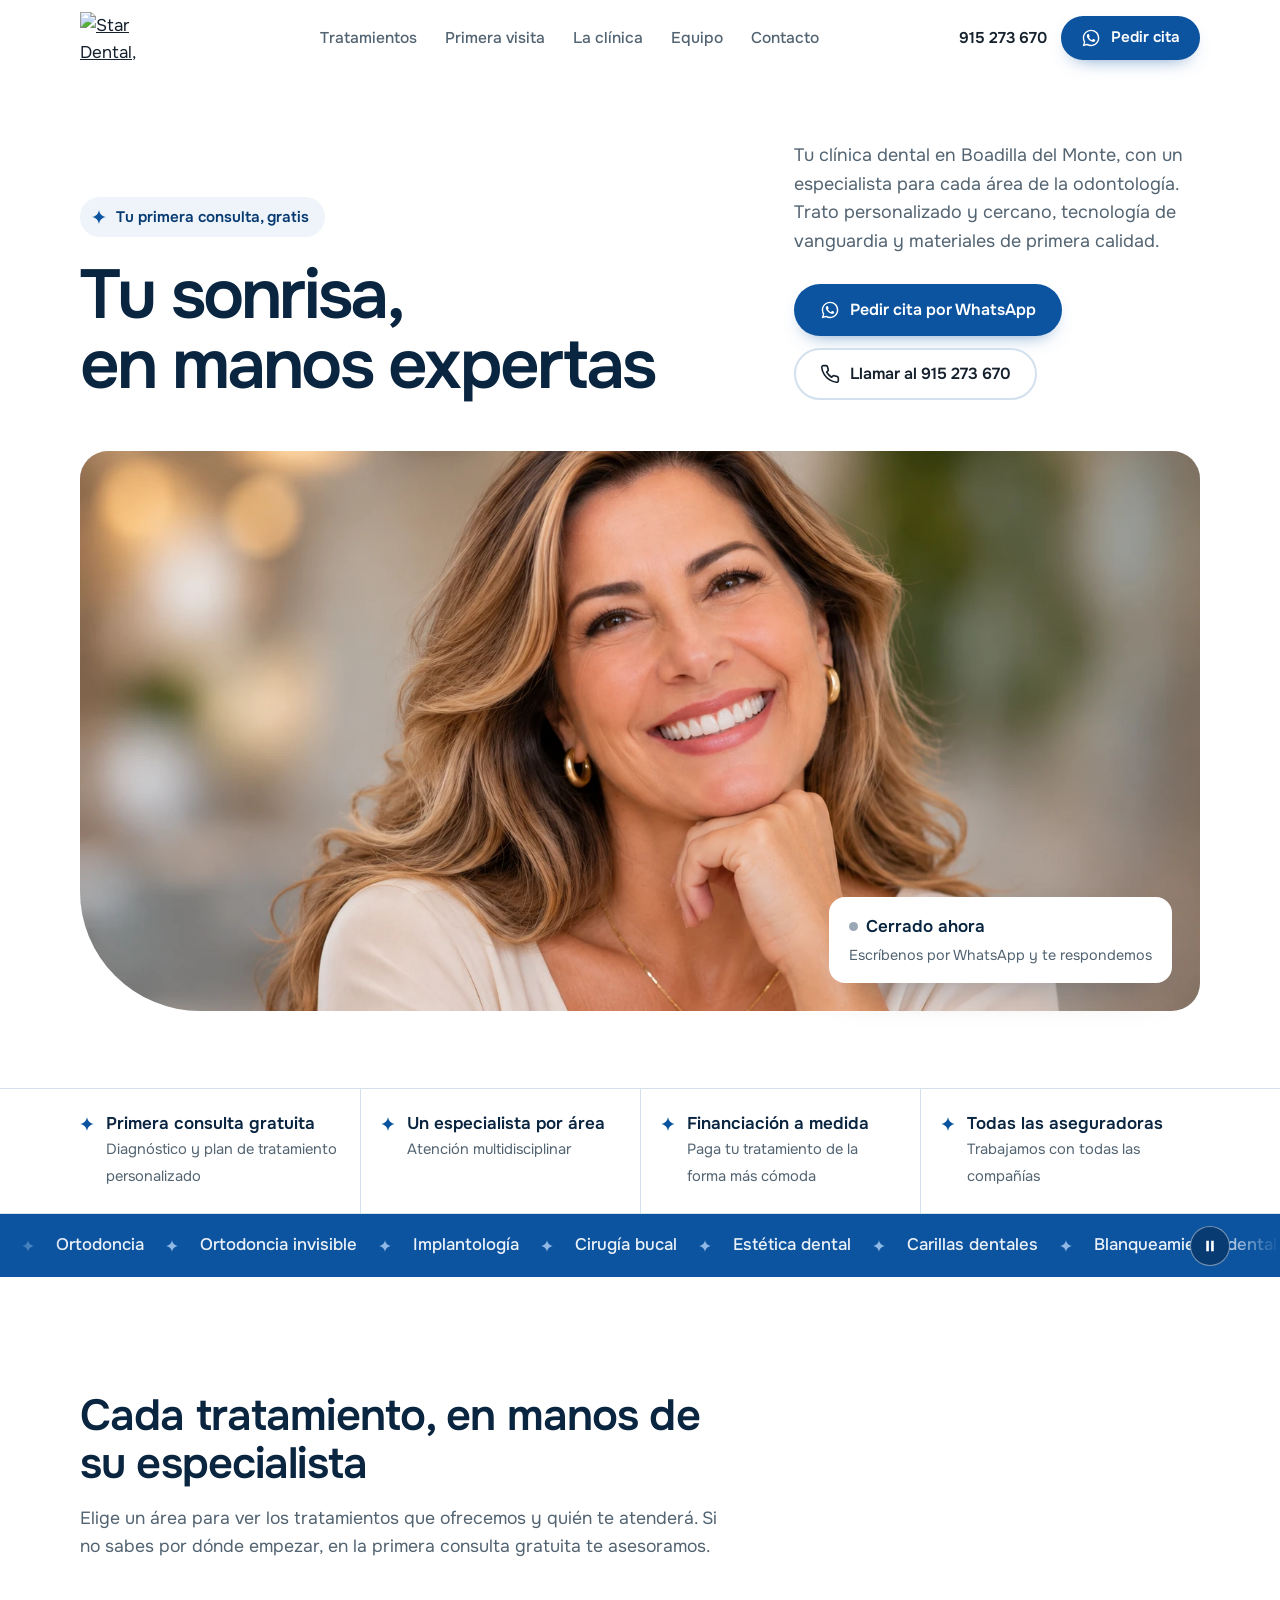
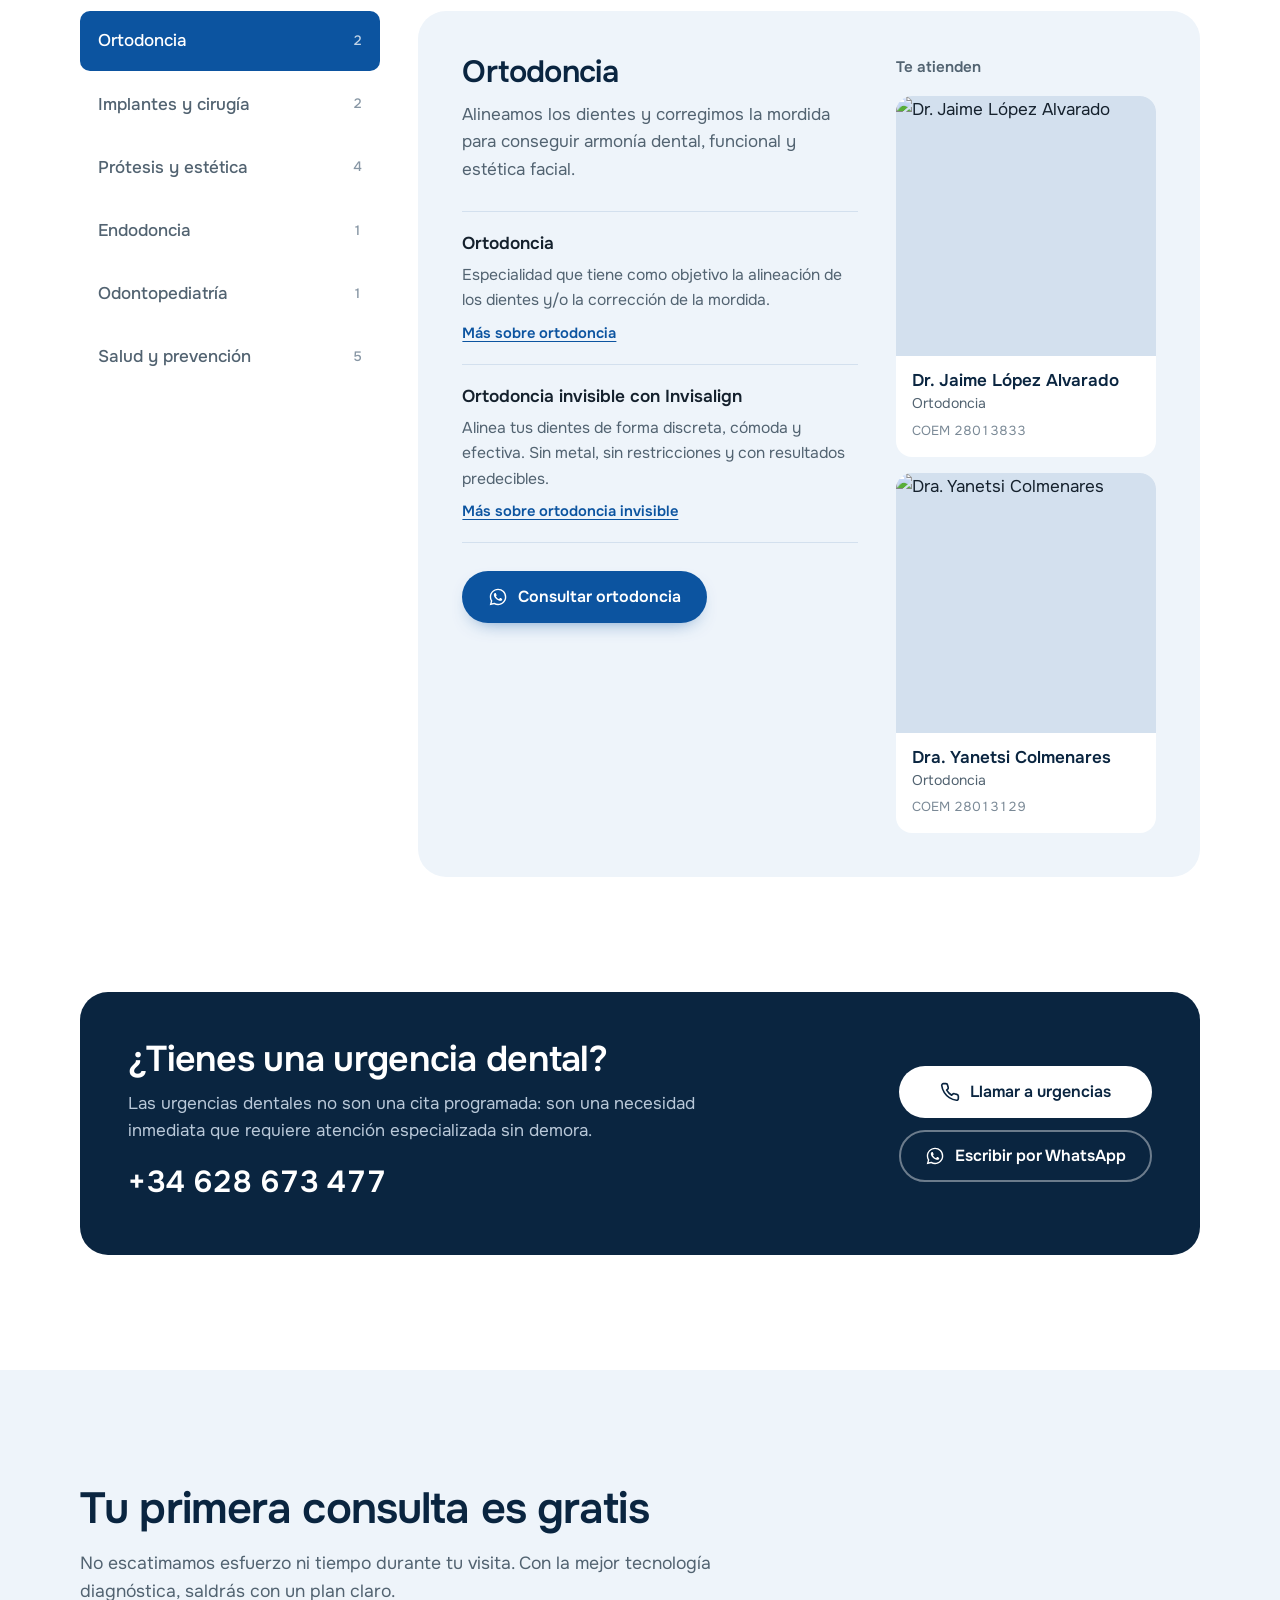
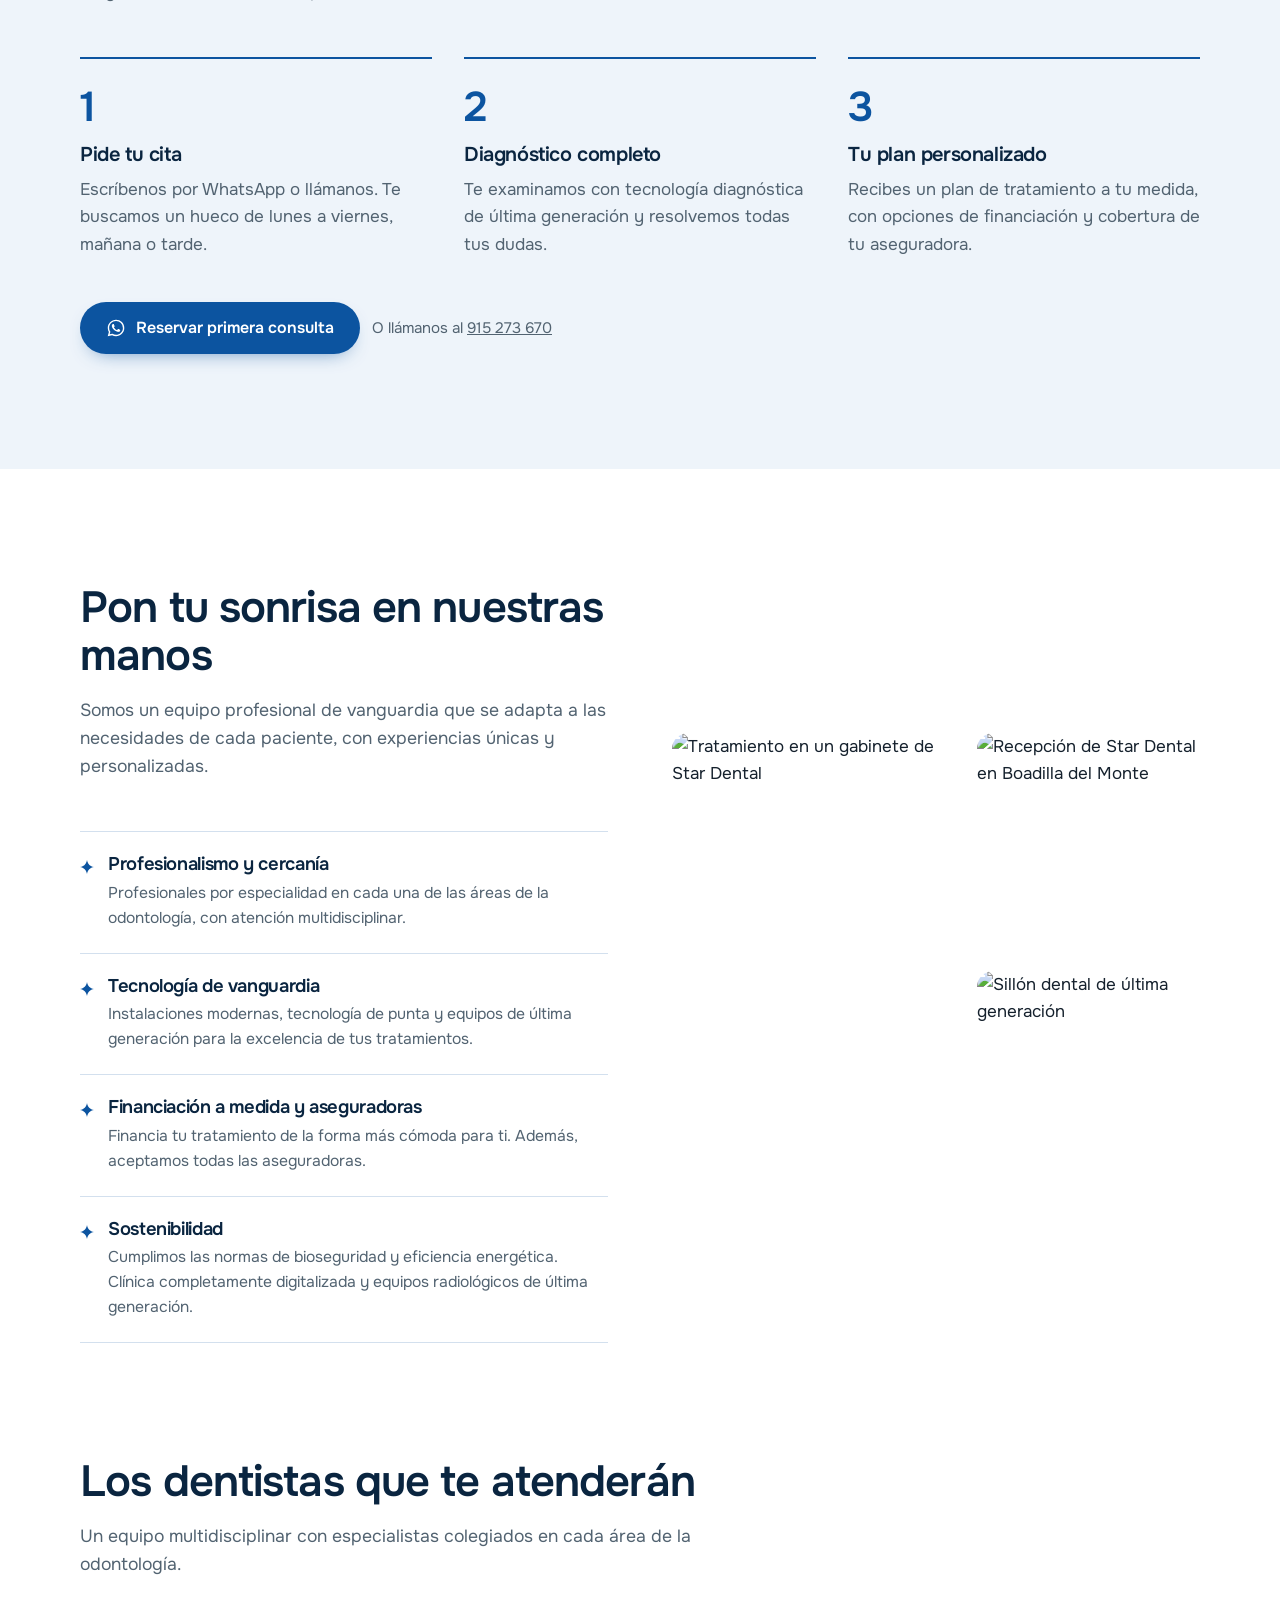
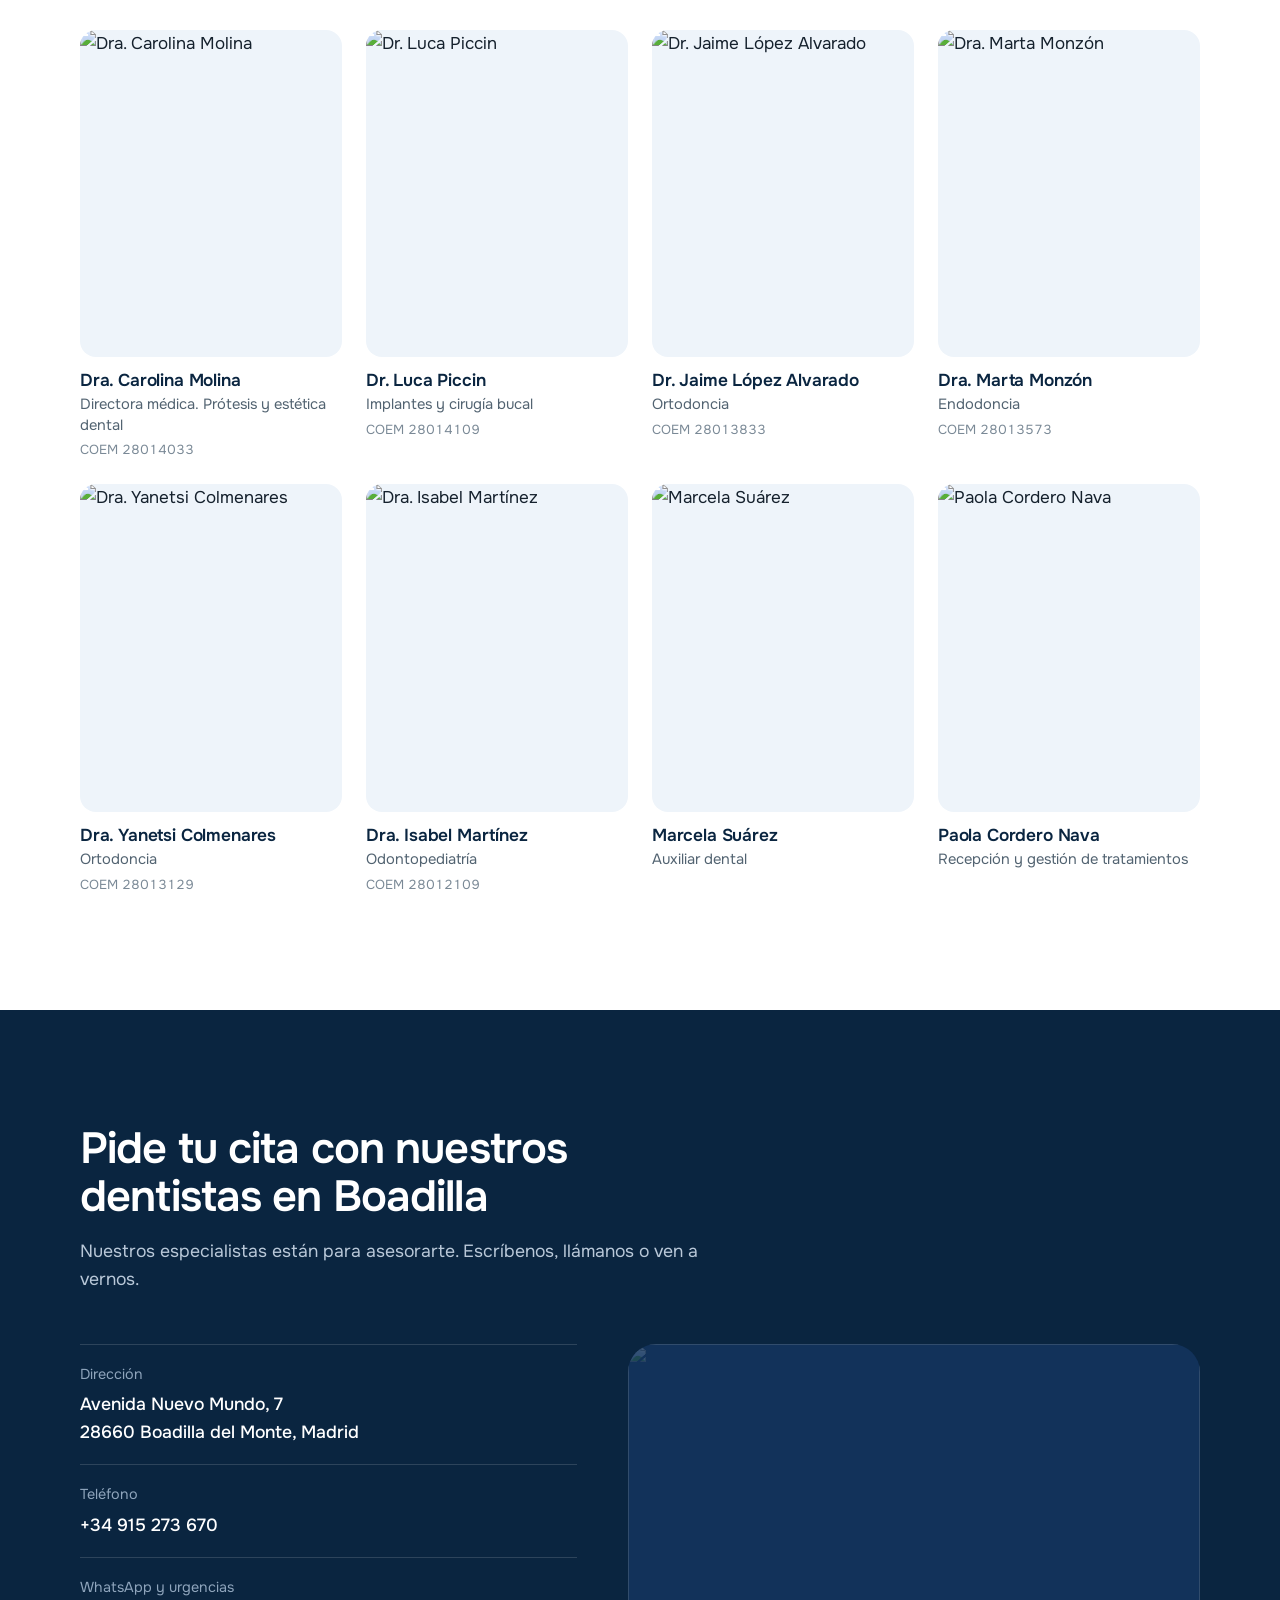
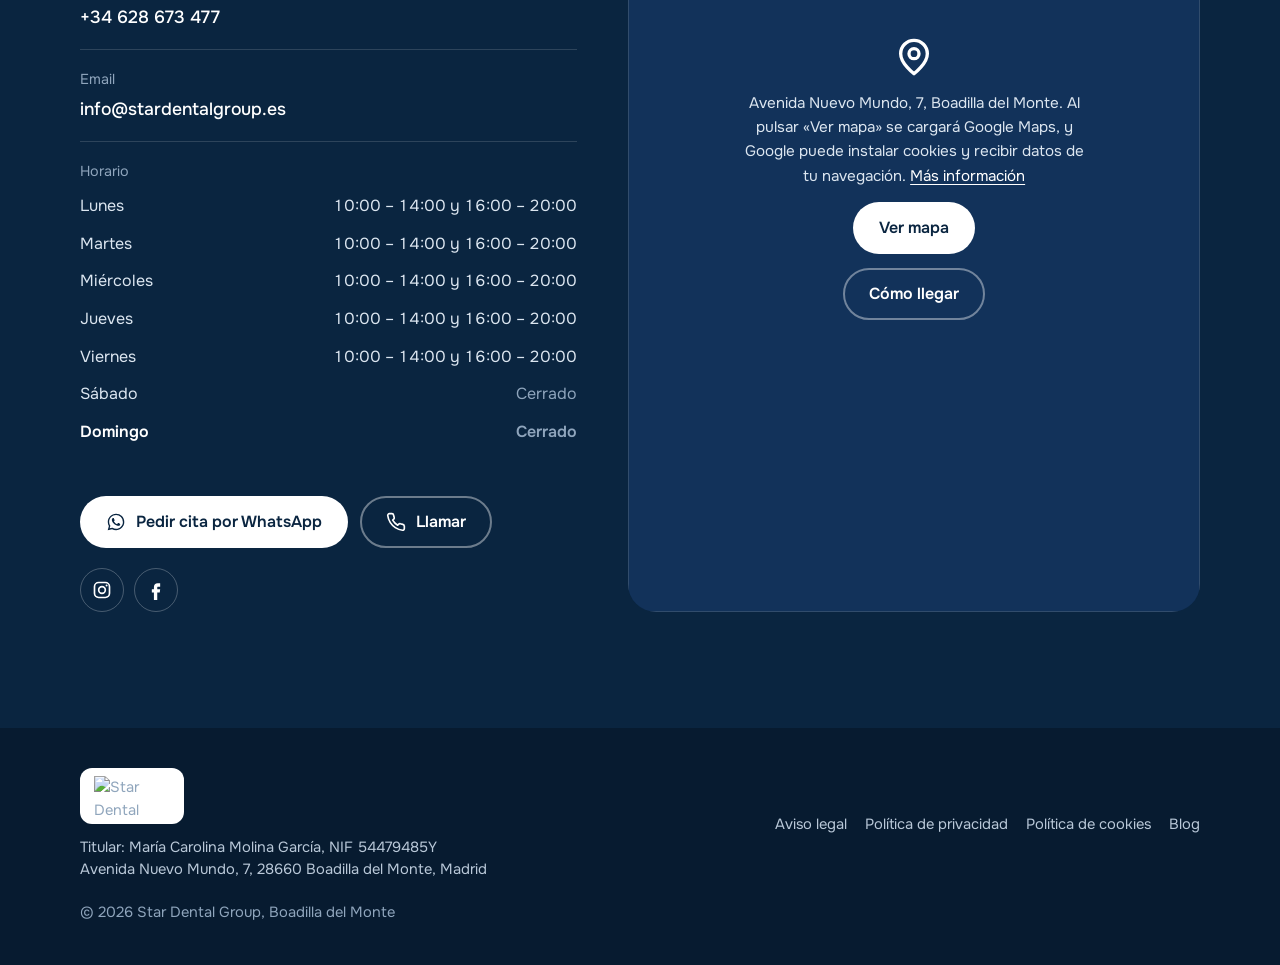
==== commit b9d44d25: "Nueva foto principal del hero" ====
--- a/index.html
+++ b/index.html
@@ -102,7 +102,7 @@
 .hero-lead{font-size:clamp(1.05rem,1.4vw,1.2rem);color:var(--slate);max-width:44ch}
 .hero-actions{display:flex;flex-wrap:wrap;gap:12px;margin-top:28px}
 .hero-media{position:relative;grid-column:1/-1}
-.hero-media img{width:100%;aspect-ratio:21/8;object-fit:cover;object-position:center 60%;border-radius:var(--radius-lg) var(--radius-lg) var(--radius-lg) 120px;background:var(--mist)}
+.hero-media img{width:100%;height:auto;aspect-ratio:2/1;object-fit:cover;object-position:center 28%;border-radius:var(--radius-lg) var(--radius-lg) var(--radius-lg) 120px;background:var(--mist)}
 .status-card{position:absolute;right:28px;bottom:28px;background:#fff;border-radius:var(--radius-md);padding:16px 20px;box-shadow:0 18px 40px -18px rgba(10,37,64,.35);min-width:240px}
 .status-line{display:flex;align-items:center;gap:8px;font-weight:600;color:var(--navy)}
 .dot{width:9px;height:9px;border-radius:50%;background:#9AA8B5}
@@ -110,7 +110,7 @@
 .status-card small{display:block;color:var(--slate);font-size:.9rem;margin-top:4px}
 @media (max-width:880px){
   .hero-grid{grid-template-columns:1fr;row-gap:24px}
-  .hero-media img{aspect-ratio:4/3;object-position:68% 90%;border-radius:var(--radius-lg) var(--radius-lg) var(--radius-lg) 72px}
+  .hero-media img{aspect-ratio:4/3;object-position:58% 30%;border-radius:var(--radius-lg) var(--radius-lg) var(--radius-lg) 72px}
   .status-card{right:auto;left:12px;bottom:12px;min-width:0;padding:12px 16px}
   .hero h1{max-width:none}
 }
@@ -305,7 +305,7 @@
 .hero h1 .ln{display:block;overflow:hidden;padding-bottom:.08em;margin-bottom:-.08em}
 .hero h1 .ln > span{display:block}
 .hero-photo{position:relative;overflow:hidden;border-radius:var(--radius-lg) var(--radius-lg) var(--radius-lg) 120px;background:var(--mist)}
-.hero-media img{border-radius:0;transform-origin:65% 70%}
+.hero-media img{border-radius:0;transform-origin:56% 38%}
 @media (max-width:880px){.hero-photo{border-radius:var(--radius-lg) var(--radius-lg) var(--radius-lg) 72px}}
 .js .hero .offer{animation:fadeup .7s var(--ease) .05s both}
 .js .hero h1 .ln > span{animation:rise .9s var(--ease) both}
@@ -457,7 +457,7 @@
       </div>
     </div>
     <div class="hero-media">
-      <div class="hero-photo"><img src="https://i0.wp.com/stardentalgroup.es/wp-content/uploads/2019/11/Dise%C3%B1o-sin-t%C3%ADtulo-2019-11-27T201846.929.jpg?w=1920&ssl=1" alt="Gabinete de la clínica Star Dental con equipo de radiología digital" width="1920" height="807" fetchpriority="high"></div>
+      <div class="hero-photo"><img src="images/sonrisa-hero.webp" alt="Mujer sonriendo con una sonrisa cuidada" width="1536" height="1024" fetchpriority="high"></div>
       <div class="status-card" aria-live="polite">
         <span class="status-line"><span class="dot" id="status-dot"></span><span id="status-text">Lunes a viernes</span></span>
         <small id="status-sub">10:00 – 14:00 y 16:00 – 20:00</small>
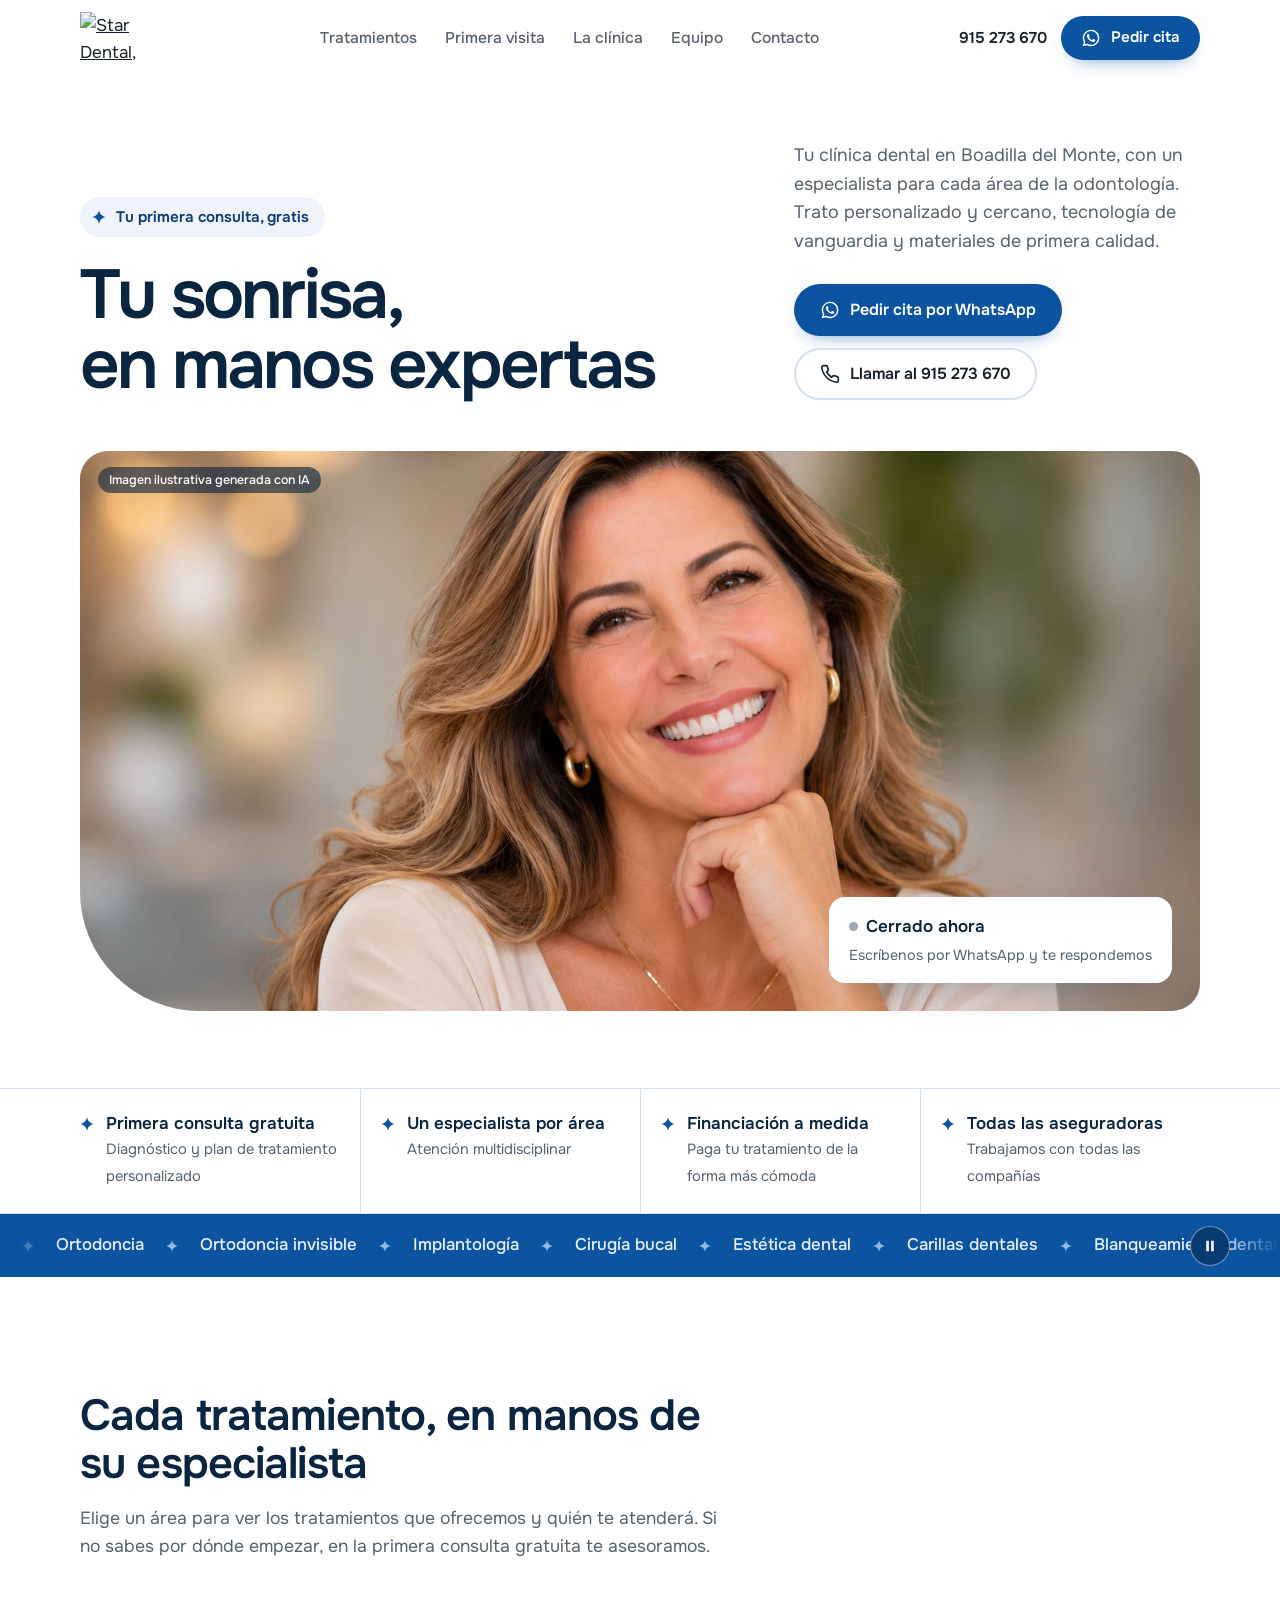
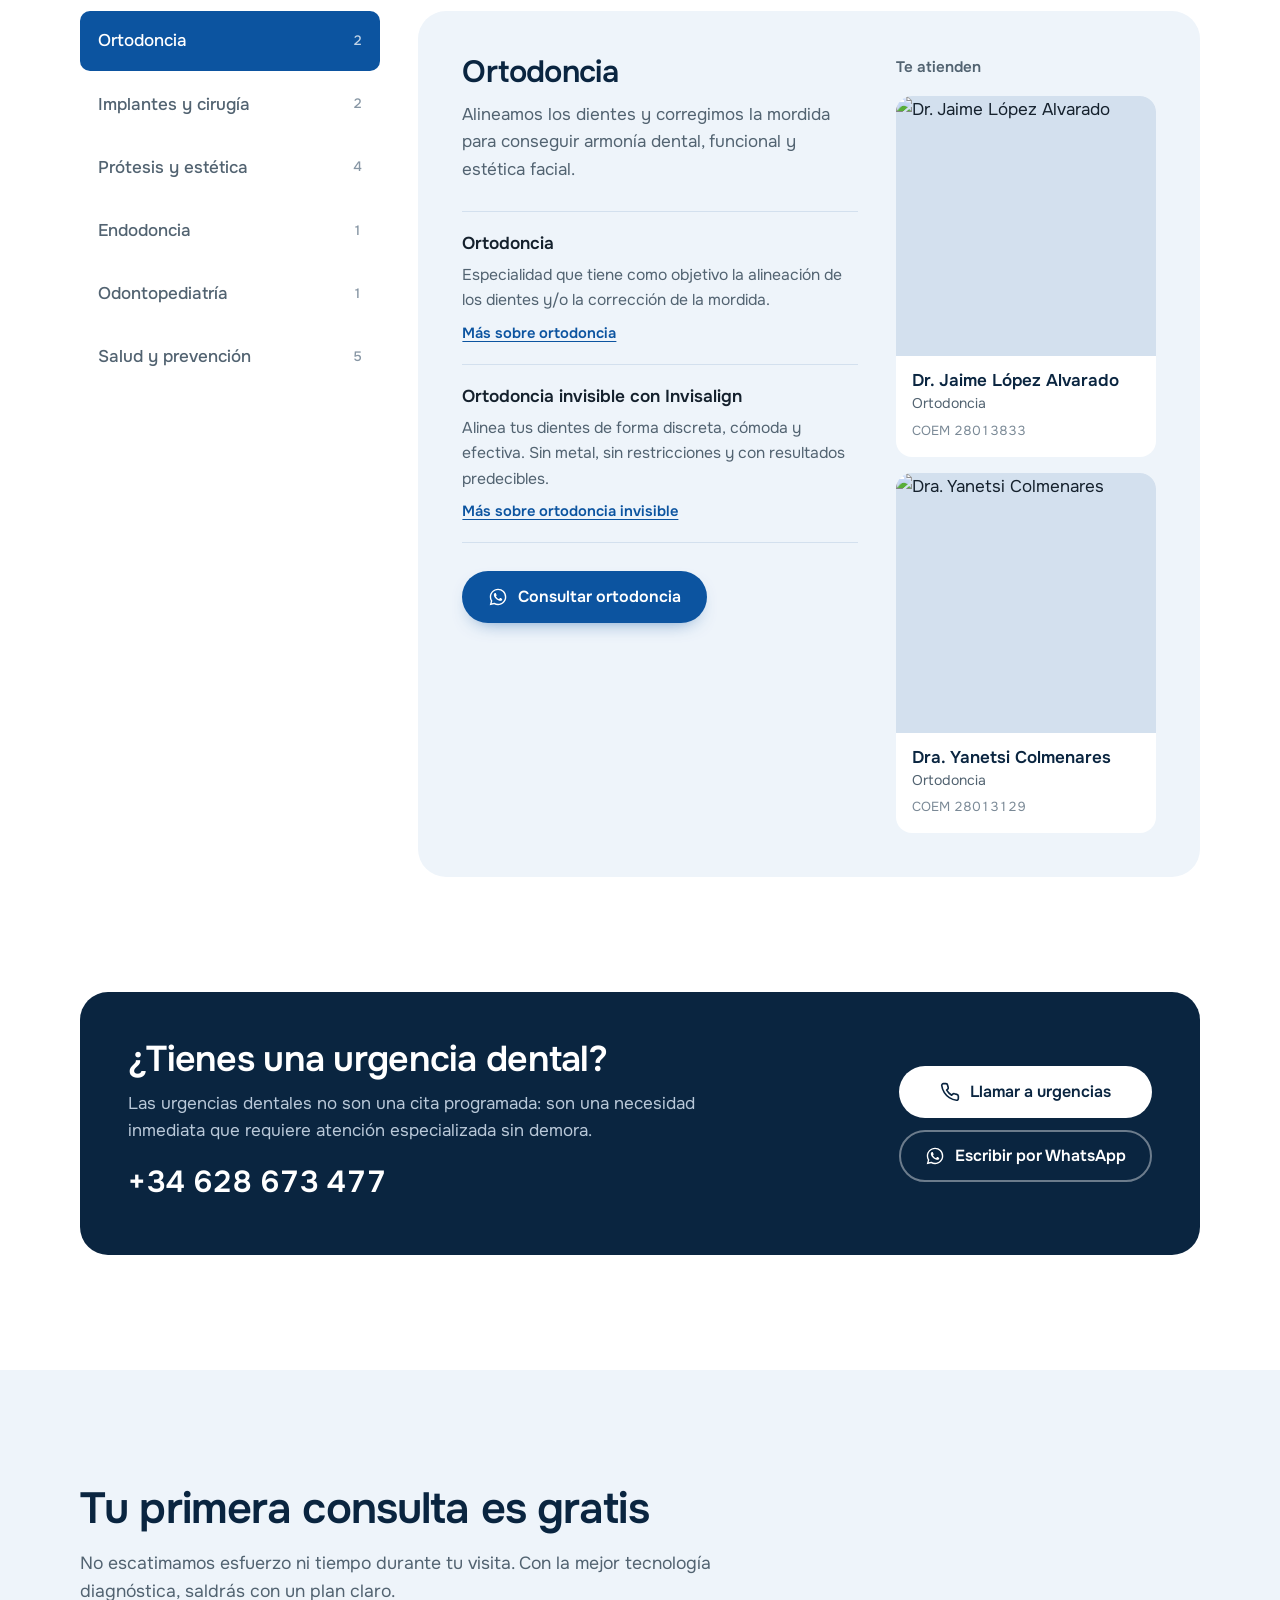
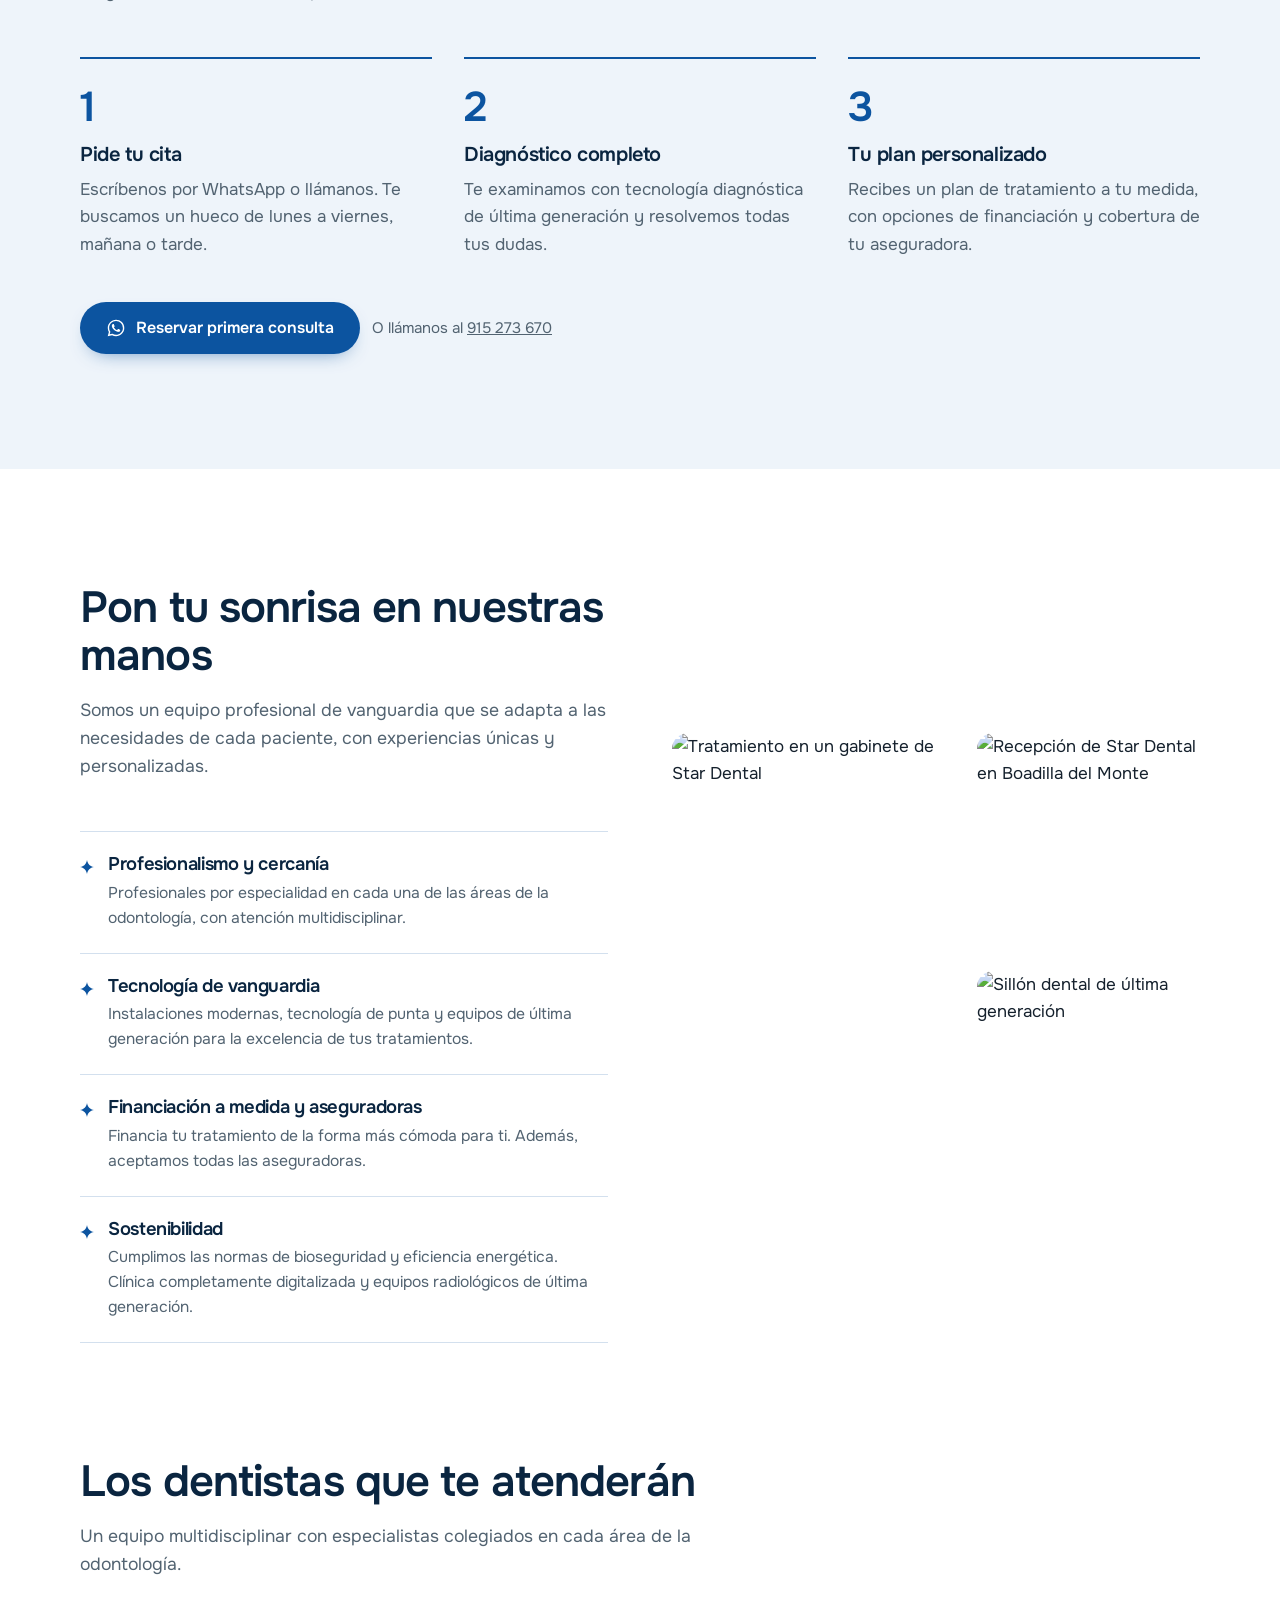
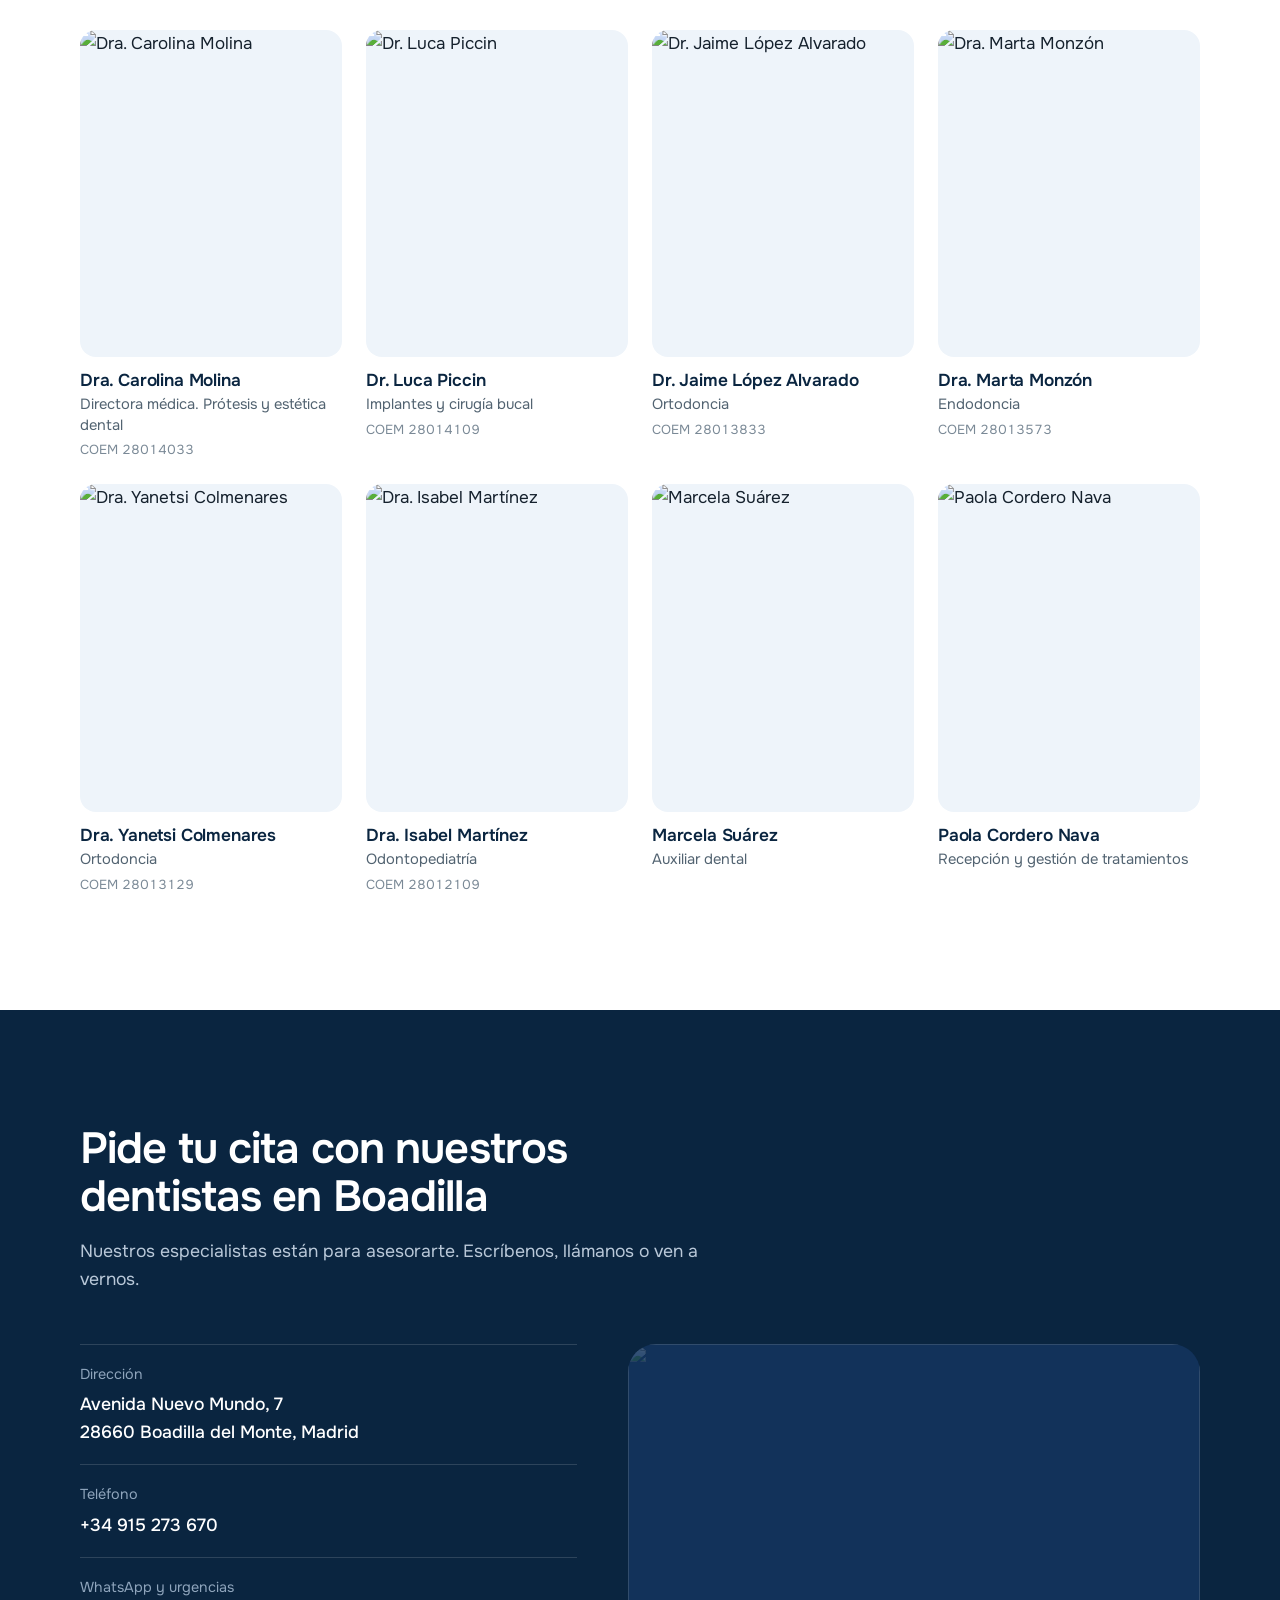
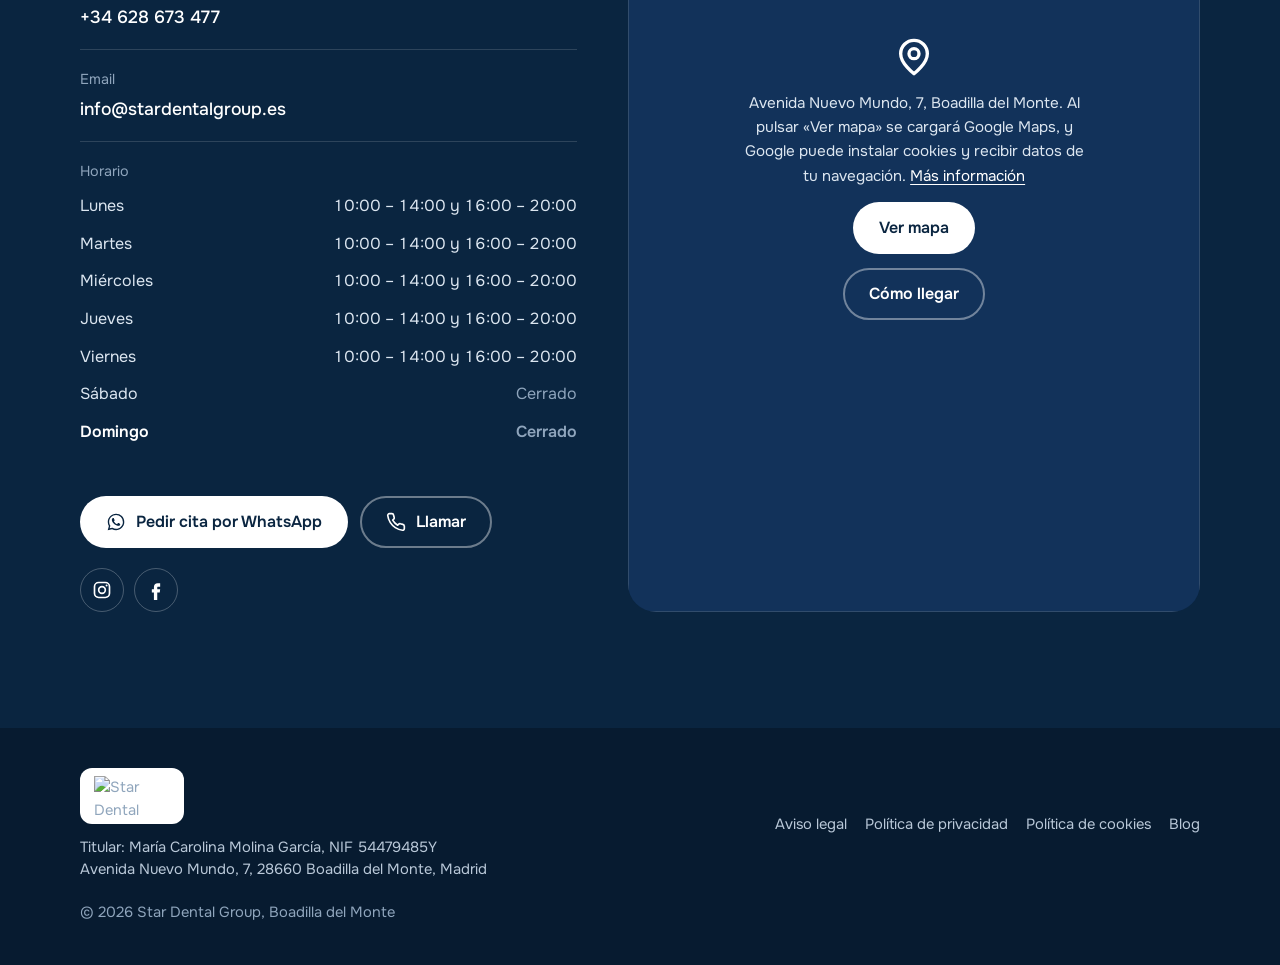
==== commit 7150b3f7: "Etiqueta de imagen generada con IA en la foto principal" ====
--- a/index.html
+++ b/index.html
@@ -304,7 +304,9 @@
 /* hero: the one orchestrated moment */
 .hero h1 .ln{display:block;overflow:hidden;padding-bottom:.08em;margin-bottom:-.08em}
 .hero h1 .ln > span{display:block}
-.hero-photo{position:relative;overflow:hidden;border-radius:var(--radius-lg) var(--radius-lg) var(--radius-lg) 120px;background:var(--mist)}
+.ai-label{position:absolute;top:16px;left:18px;z-index:1;padding:5px 11px;border-radius:999px;background:rgba(10,37,64,.62);color:#fff;font-size:.78rem;font-weight:500;line-height:1.3;backdrop-filter:blur(6px)}
+@media (max-width:480px){.ai-label{top:10px;left:12px;font-size:.72rem;padding:4px 9px}}
+.hero-photo{margin:0;position:relative;overflow:hidden;border-radius:var(--radius-lg) var(--radius-lg) var(--radius-lg) 120px;background:var(--mist)}
 .hero-media img{border-radius:0;transform-origin:56% 38%}
 @media (max-width:880px){.hero-photo{border-radius:var(--radius-lg) var(--radius-lg) var(--radius-lg) 72px}}
 .js .hero .offer{animation:fadeup .7s var(--ease) .05s both}
@@ -457,7 +459,7 @@
       </div>
     </div>
     <div class="hero-media">
-      <div class="hero-photo"><img src="images/sonrisa-hero.webp" alt="Mujer sonriendo con una sonrisa cuidada" width="1536" height="1024" fetchpriority="high"></div>
+      <figure class="hero-photo"><img src="images/sonrisa-hero.webp" alt="Mujer sonriendo con una sonrisa cuidada" width="1536" height="1024" fetchpriority="high"><figcaption class="ai-label">Imagen ilustrativa generada con IA</figcaption></figure>
       <div class="status-card" aria-live="polite">
         <span class="status-line"><span class="dot" id="status-dot"></span><span id="status-text">Lunes a viernes</span></span>
         <small id="status-sub">10:00 – 14:00 y 16:00 – 20:00</small>
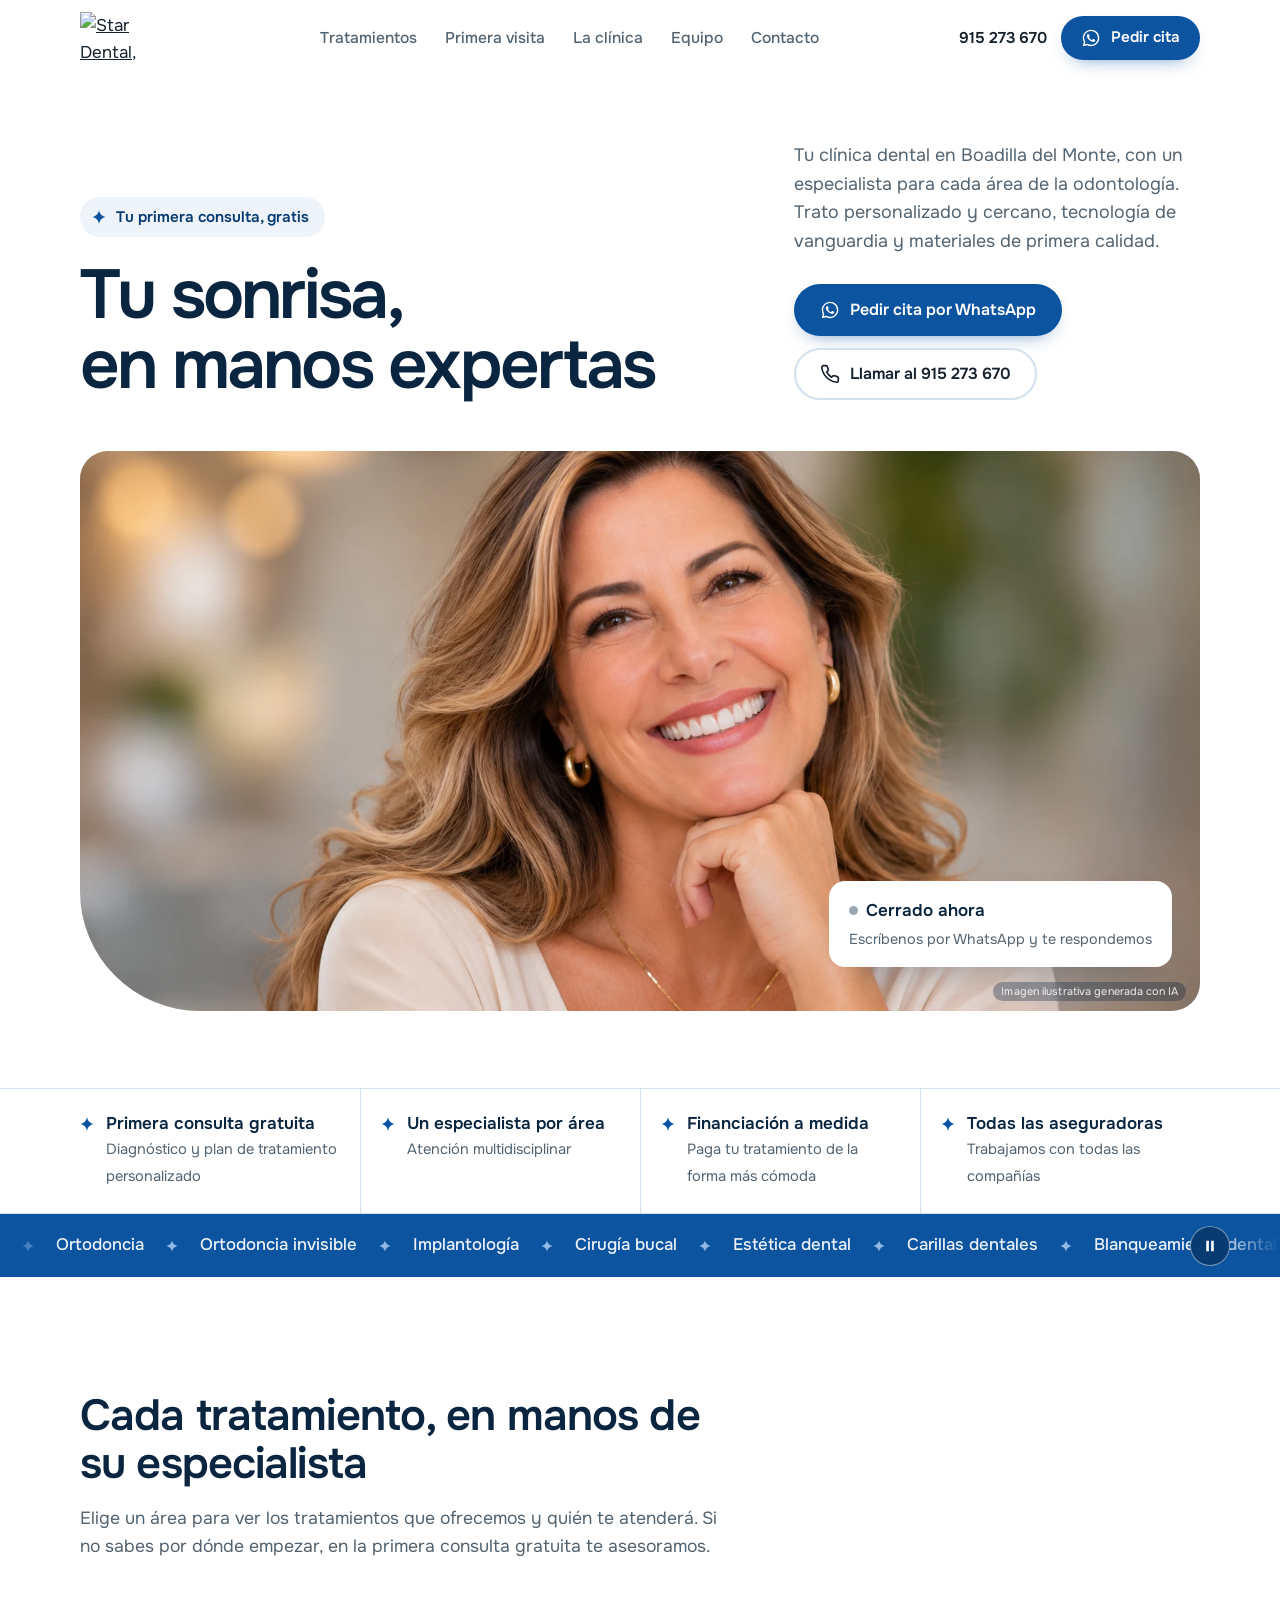
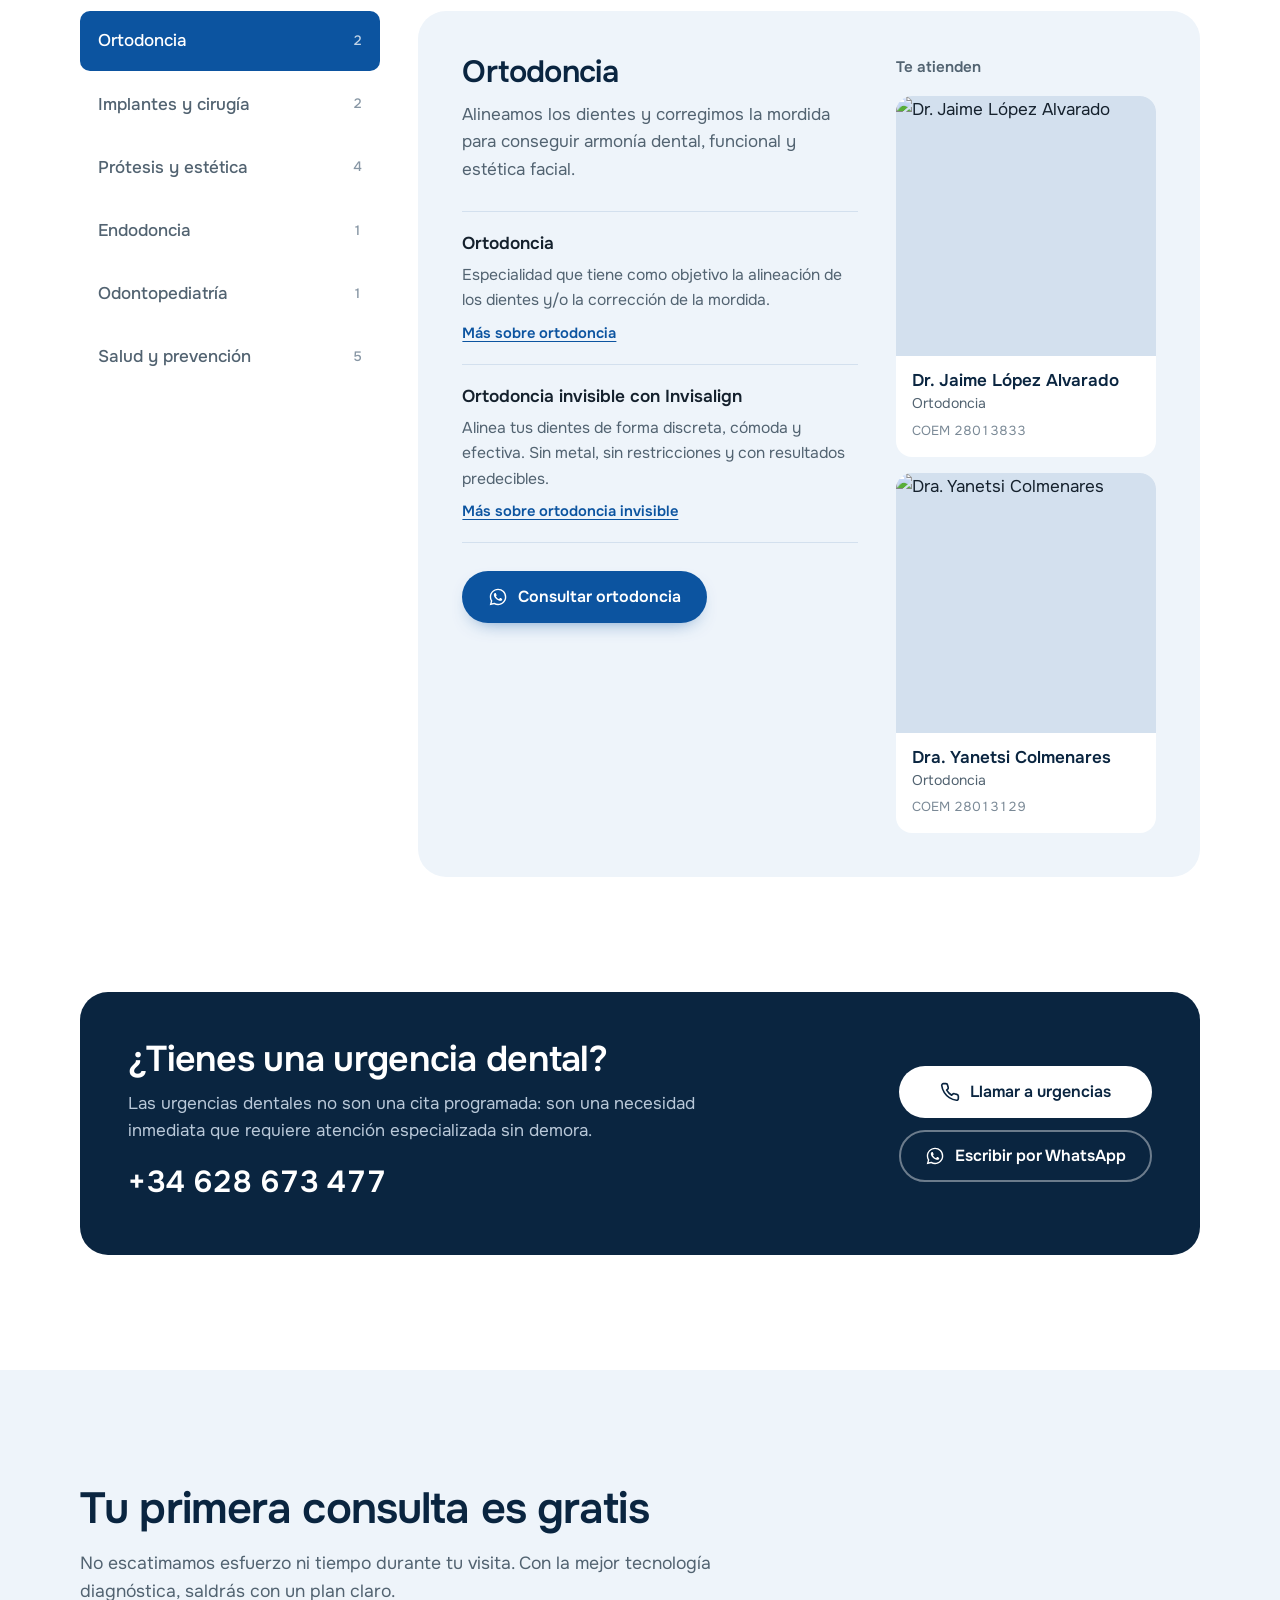
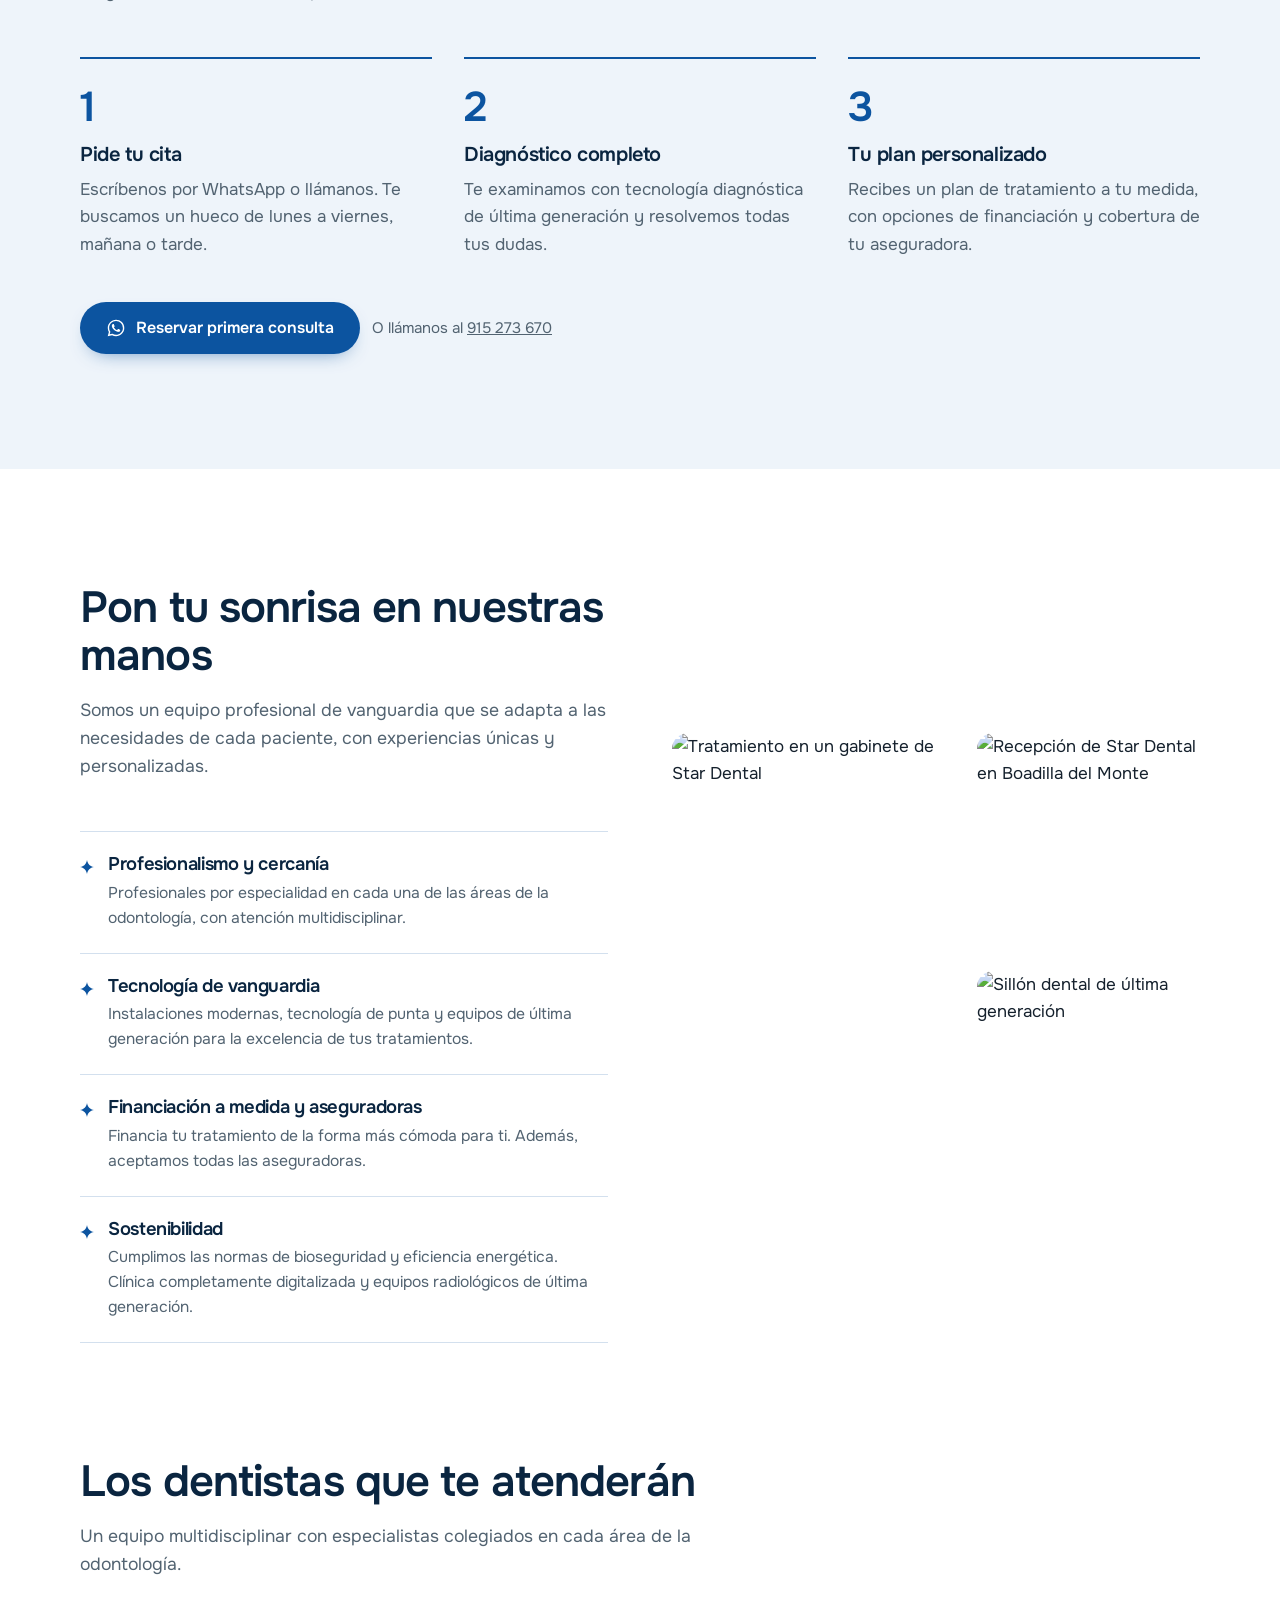
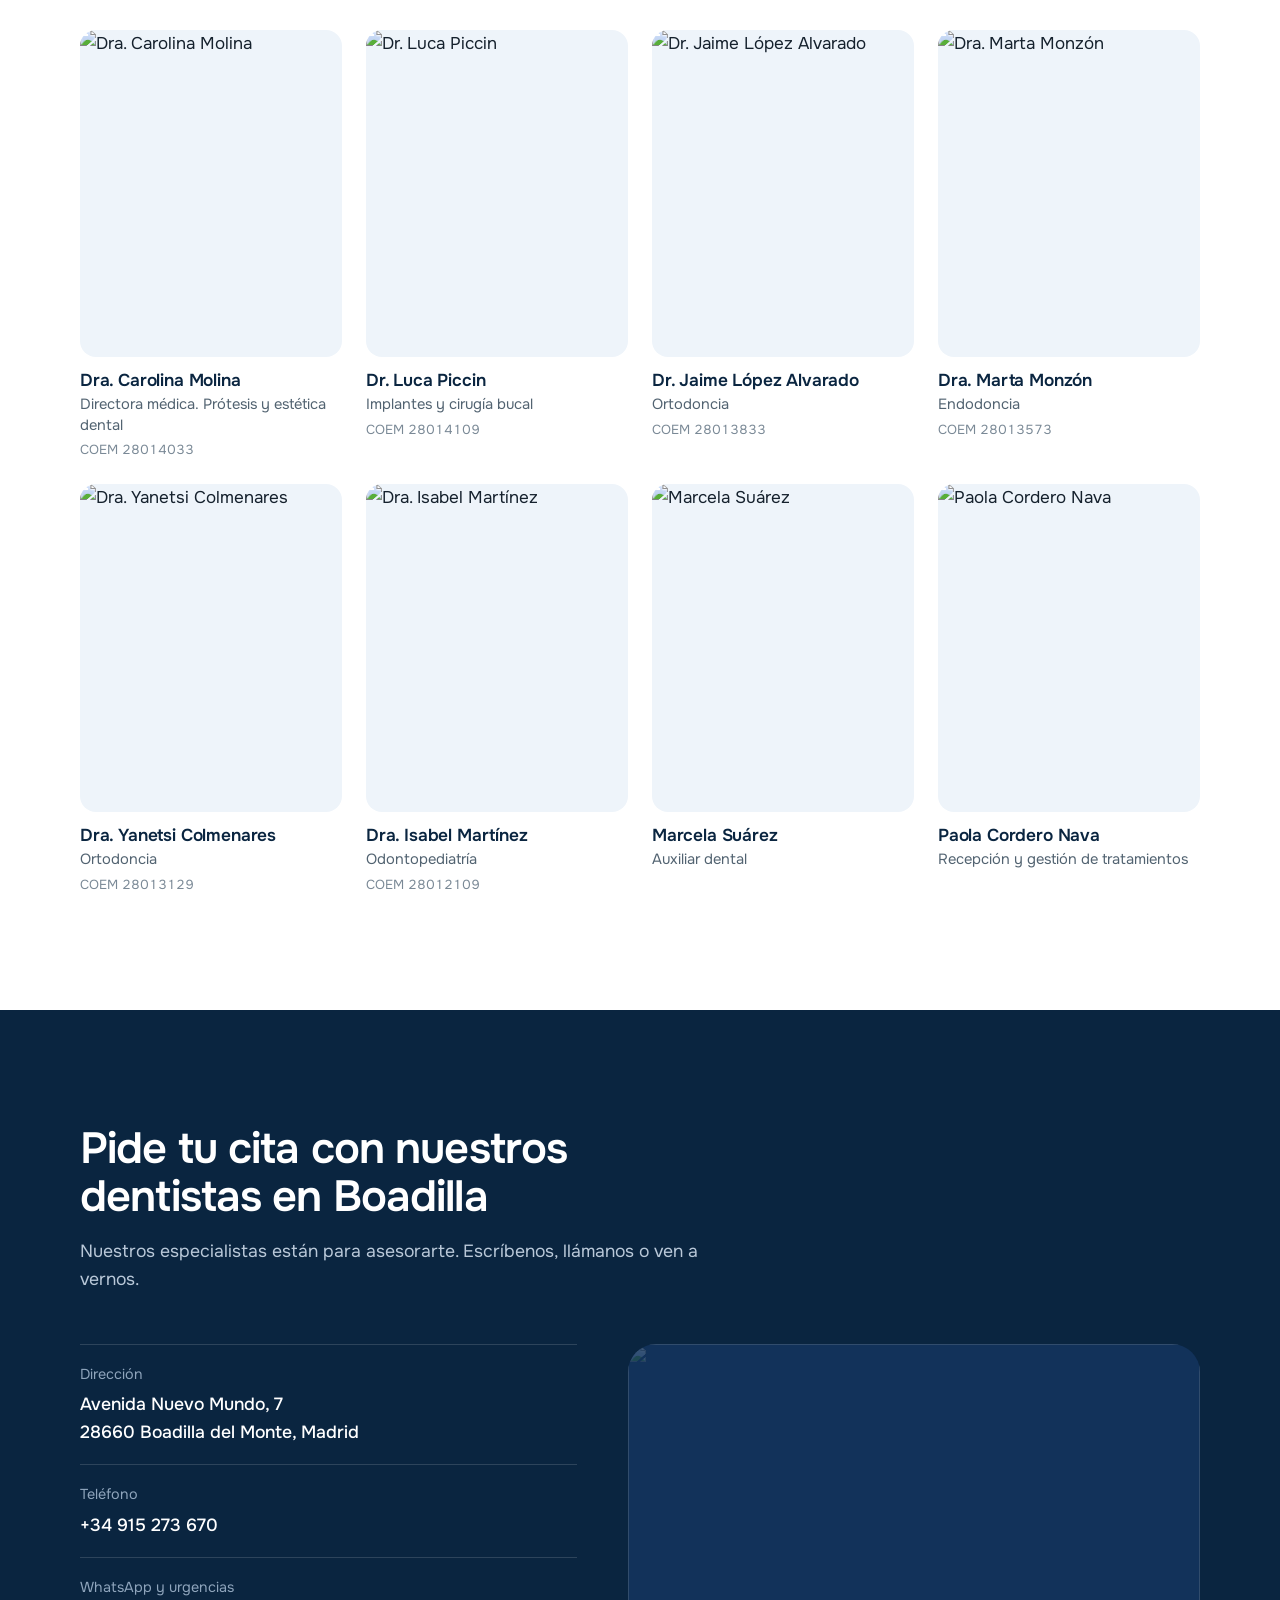
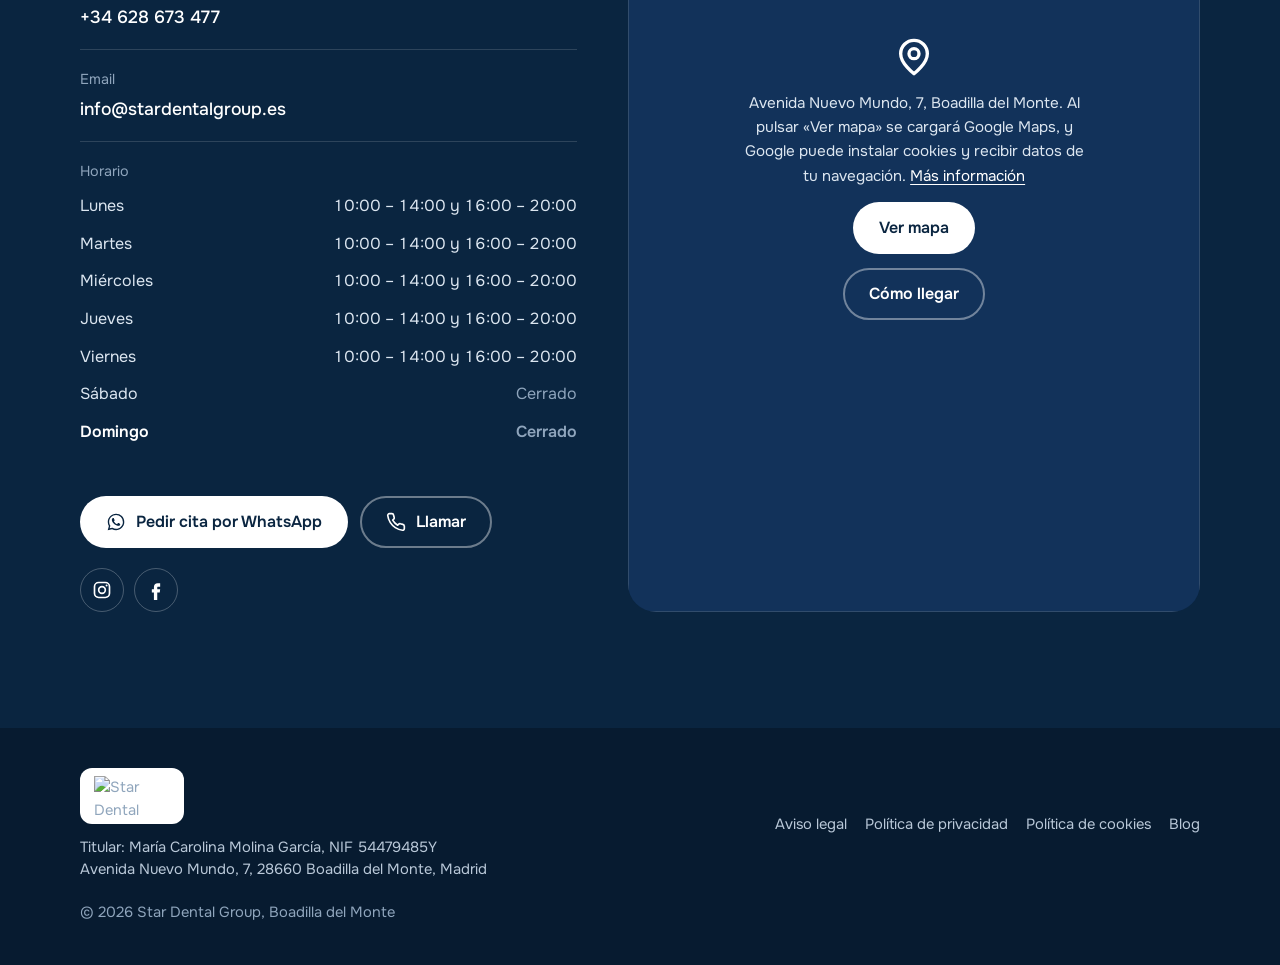
==== commit bd1c7001: "Etiqueta IA más discreta en la esquina inferior derecha" ====
--- a/index.html
+++ b/index.html
@@ -304,8 +304,10 @@
 /* hero: the one orchestrated moment */
 .hero h1 .ln{display:block;overflow:hidden;padding-bottom:.08em;margin-bottom:-.08em}
 .hero h1 .ln > span{display:block}
-.ai-label{position:absolute;top:16px;left:18px;z-index:1;padding:5px 11px;border-radius:999px;background:rgba(10,37,64,.62);color:#fff;font-size:.78rem;font-weight:500;line-height:1.3;backdrop-filter:blur(6px)}
-@media (max-width:480px){.ai-label{top:10px;left:12px;font-size:.72rem;padding:4px 9px}}
+.ai-label{position:absolute;right:14px;bottom:10px;z-index:1;padding:2px 8px;border-radius:999px;background:rgba(10,37,64,.32);color:rgba(255,255,255,.92);font-size:.68rem;font-weight:400;line-height:1.4;letter-spacing:.01em;backdrop-filter:blur(4px)}
+@media (min-width:881px){.status-card{bottom:44px}}
+@media (max-width:880px){.status-card{bottom:34px}}
+@media (max-width:480px){.ai-label{right:10px;bottom:8px;font-size:.62rem;padding:1px 7px}}
 .hero-photo{margin:0;position:relative;overflow:hidden;border-radius:var(--radius-lg) var(--radius-lg) var(--radius-lg) 120px;background:var(--mist)}
 .hero-media img{border-radius:0;transform-origin:56% 38%}
 @media (max-width:880px){.hero-photo{border-radius:var(--radius-lg) var(--radius-lg) var(--radius-lg) 72px}}
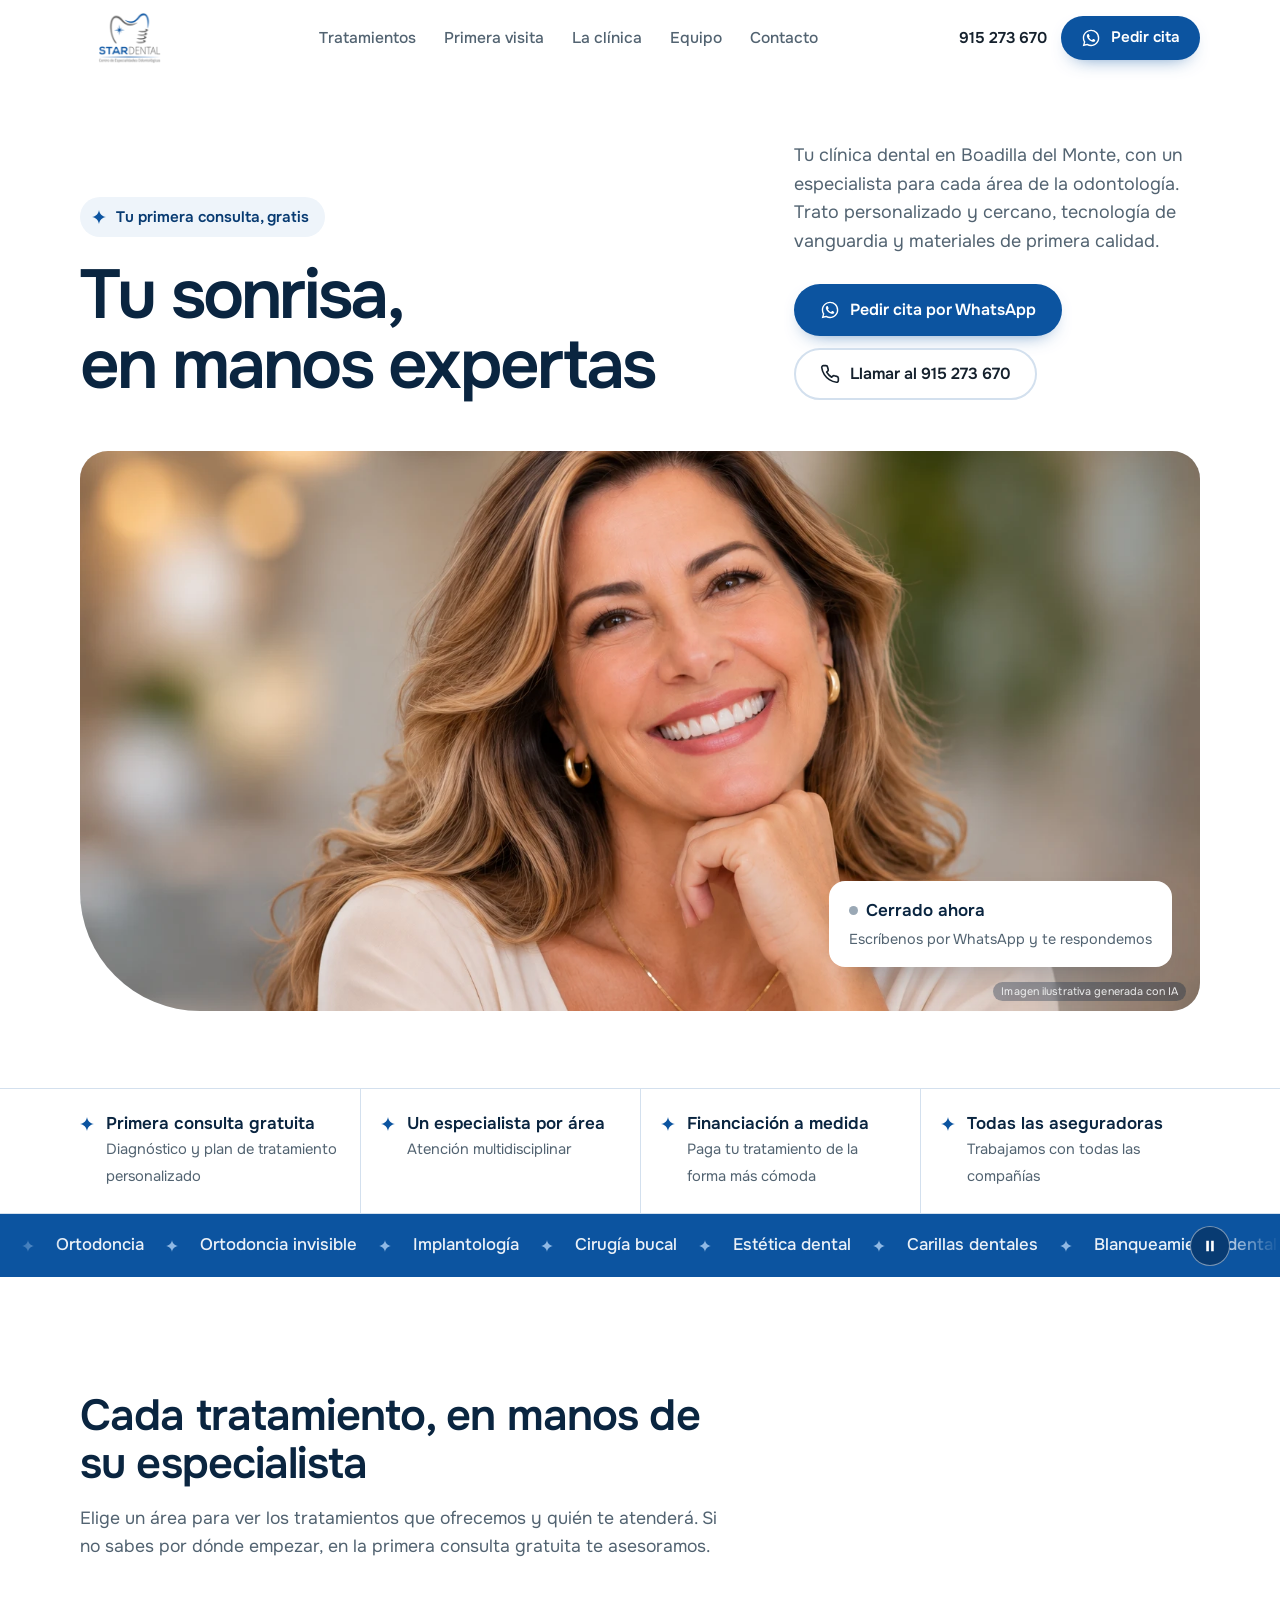
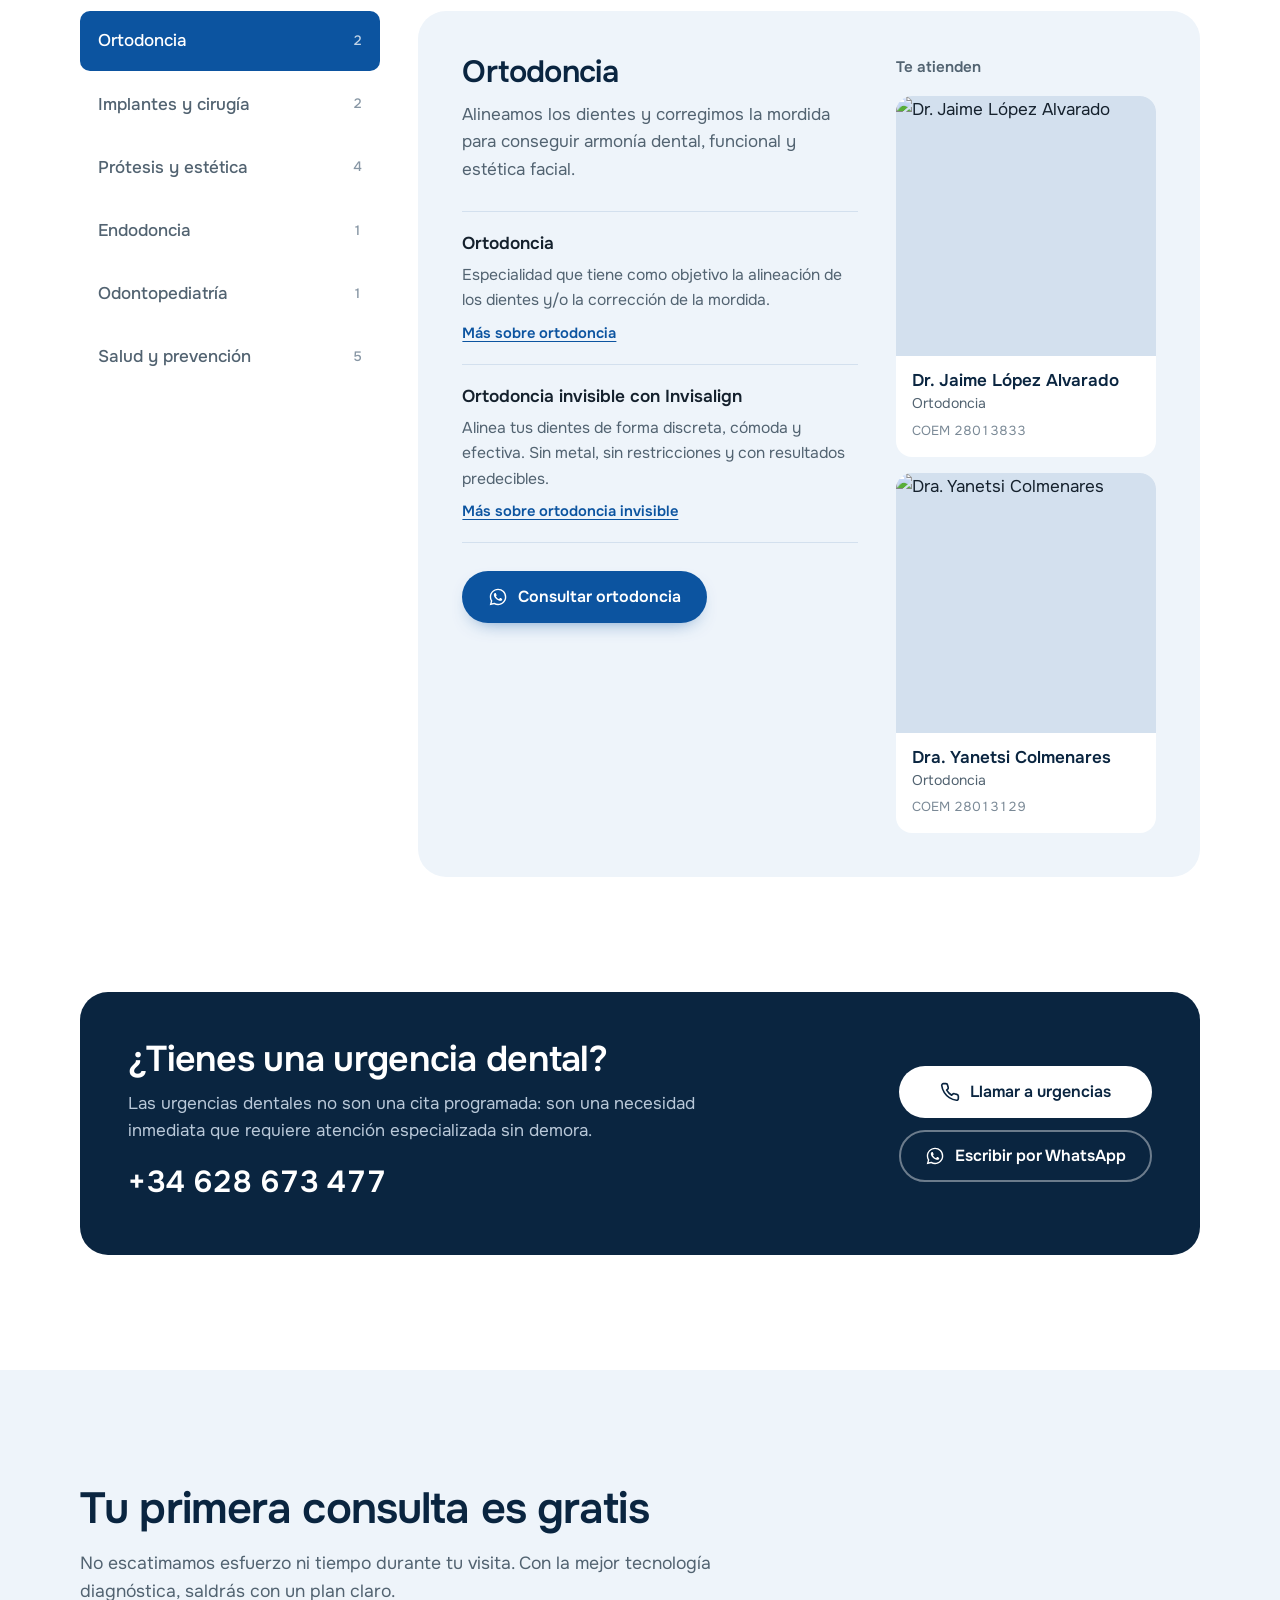
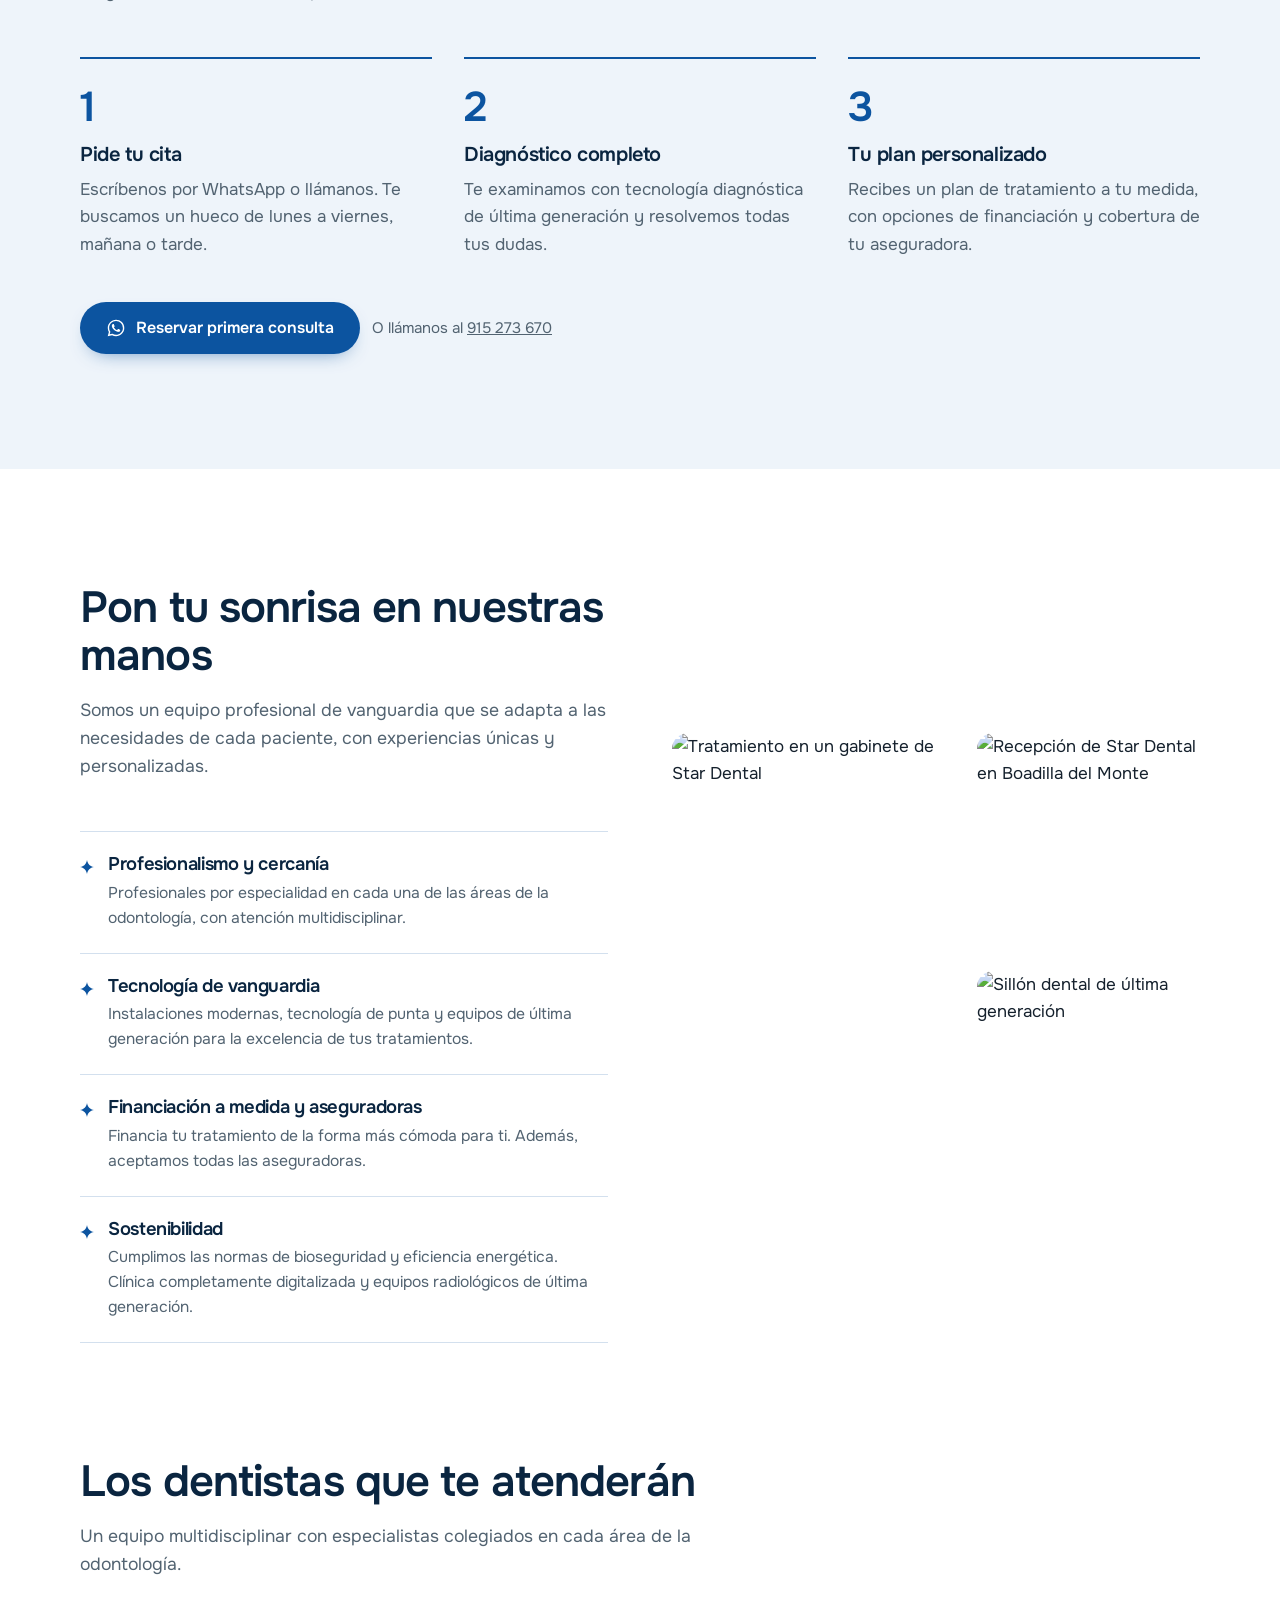
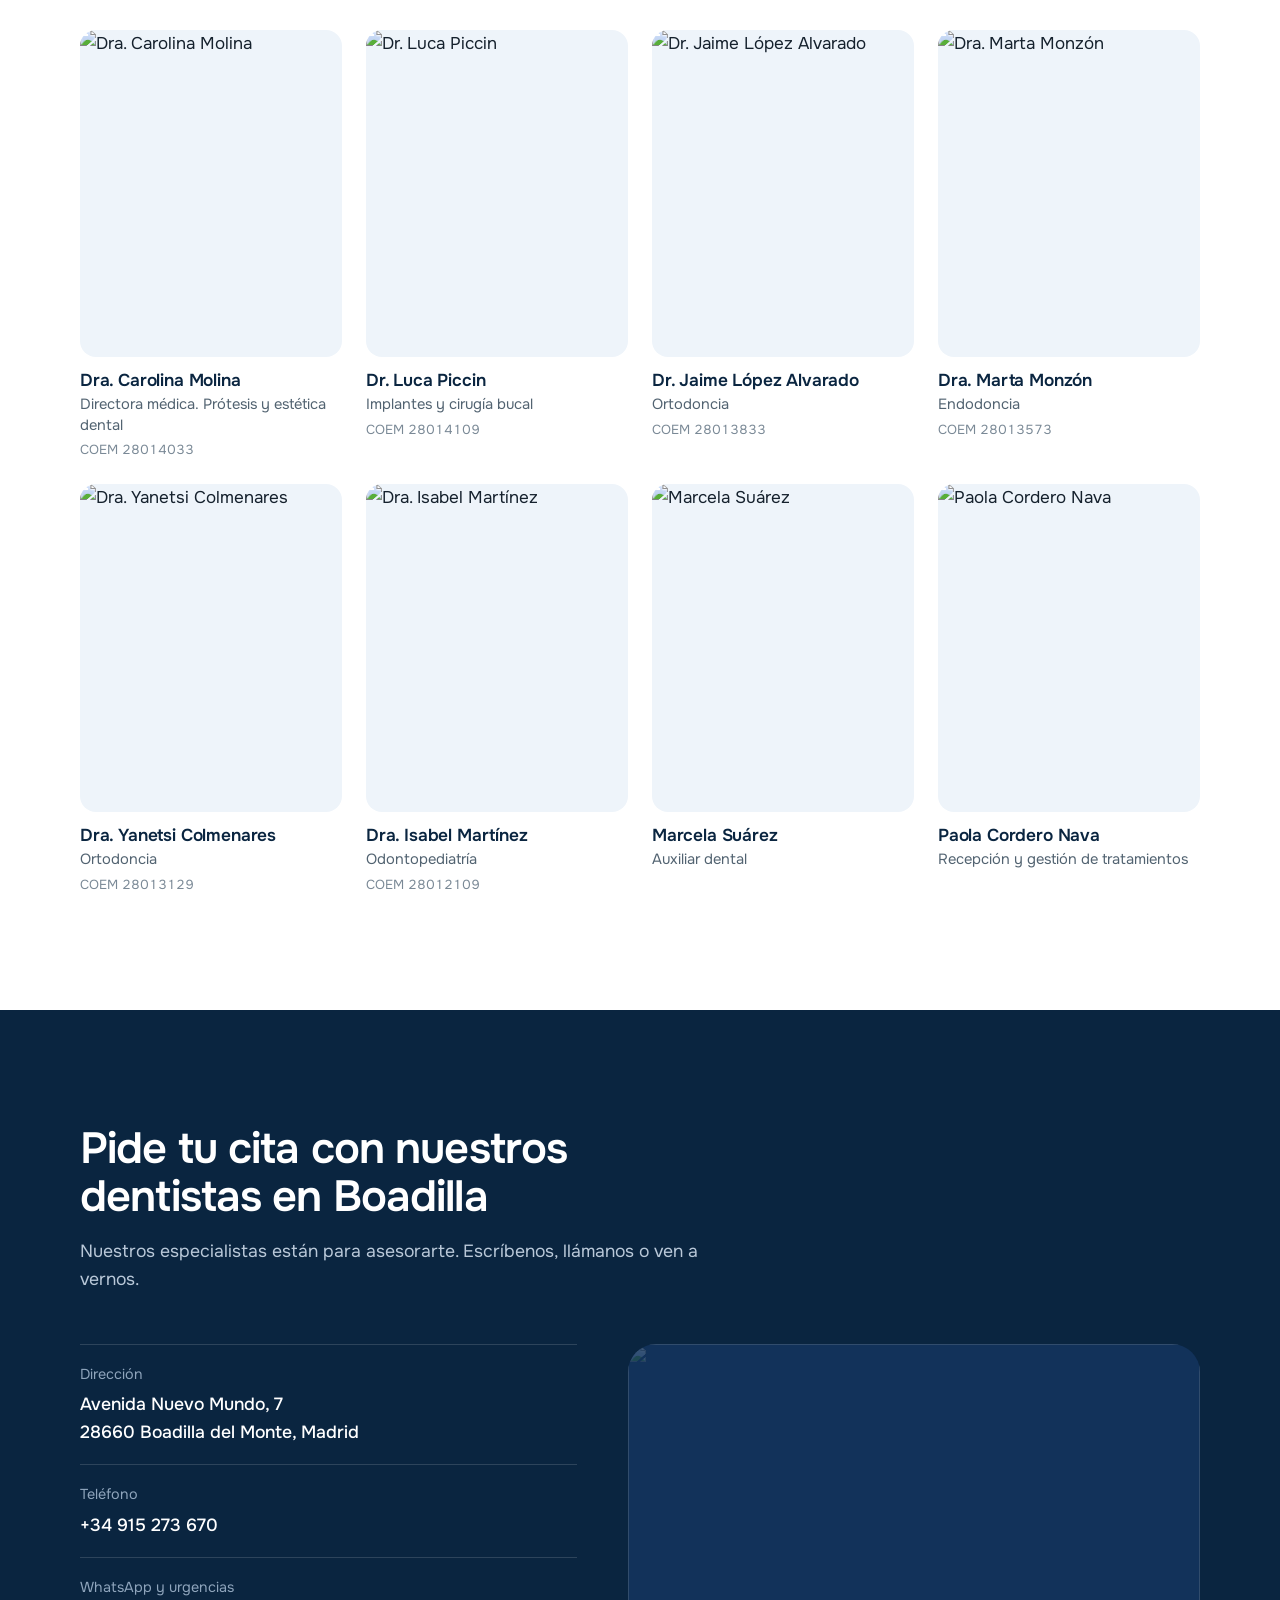
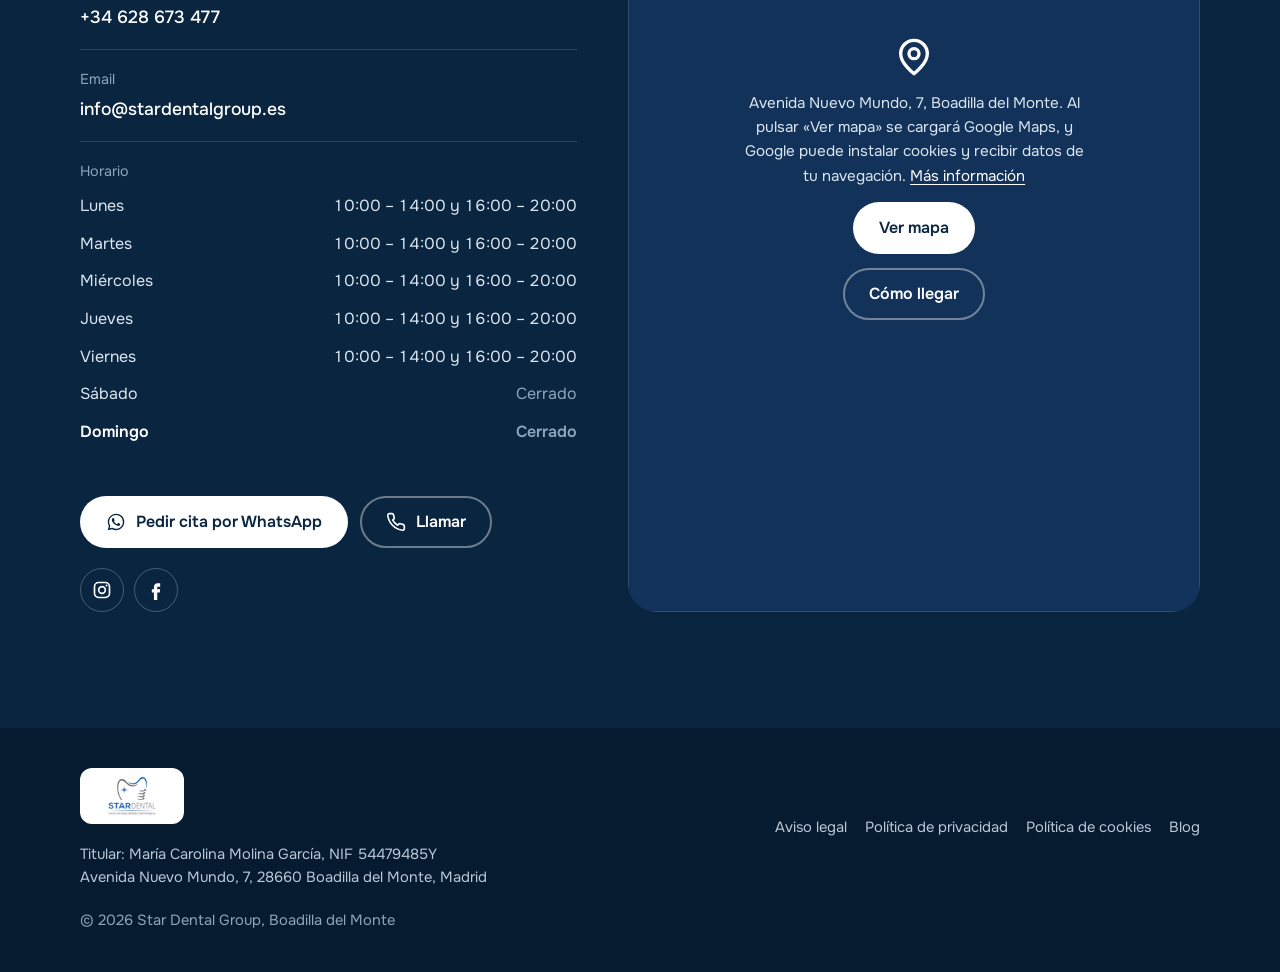
==== commit 2ee27ae1: "Logo alojado en el propio sitio (el servidor original bloquea hotlinking)" ====
--- a/index.html
+++ b/index.html
@@ -5,7 +5,7 @@
 <meta name="viewport" content="width=device-width, initial-scale=1">
 <title>Clínica Dental en Boadilla del Monte | Star Dental</title>
 <meta name="description" content="Star Dental, centro de especialidades odontológicas en Boadilla del Monte. Un especialista para cada área: ortodoncia, implantes, estética, endodoncia y odontopediatría. Primera consulta gratuita.">
-<link rel="icon" href="https://stardentalgroup.es/wp-content/uploads/2019/10/Dise%C3%B1o-sin-t%C3%ADtulo-27.png">
+<link rel="icon" href="images/logo-star-dental.png">
 <script>
   /* Motion only when supported and wanted; without this class everything stays visible */
   (function(d){try{if('IntersectionObserver' in window && !matchMedia('(prefers-reduced-motion: reduce)').matches){d.classList.add('js')}}catch(e){}})(document.documentElement);
@@ -425,7 +425,7 @@
 <header class="site-header" id="top">
   <nav class="wrap nav" aria-label="Principal">
     <a class="brand" href="#top" aria-label="Star Dental, inicio">
-      <img src="https://stardentalgroup.es/wp-content/uploads/2019/10/Dise%C3%B1o-sin-t%C3%ADtulo-27.png" alt="Star Dental, Centro de Especialidades Odontológicas" width="99" height="52">
+      <img src="images/logo-star-dental.png" alt="Star Dental, Centro de Especialidades Odontológicas" width="99" height="52">
     </a>
     <ul class="nav-links" id="nav-links">
       <li><a href="#tratamientos">Tratamientos</a></li>
@@ -766,7 +766,7 @@
 <footer class="site-footer">
   <div class="wrap footer-row">
     <div>
-      <span class="footer-logo"><img src="https://stardentalgroup.es/wp-content/uploads/2019/10/Dise%C3%B1o-sin-t%C3%ADtulo-27.png" alt="Star Dental" width="76" height="40"></span>
+      <span class="footer-logo"><img src="images/logo-star-dental.png" alt="Star Dental" width="76" height="40"></span>
       <p class="owner">Titular: María Carolina Molina García, NIF 54479485Y<br>Avenida Nuevo Mundo, 7, 28660 Boadilla del Monte, Madrid</p>
     </div>
     <nav class="legal" aria-label="Legal">
